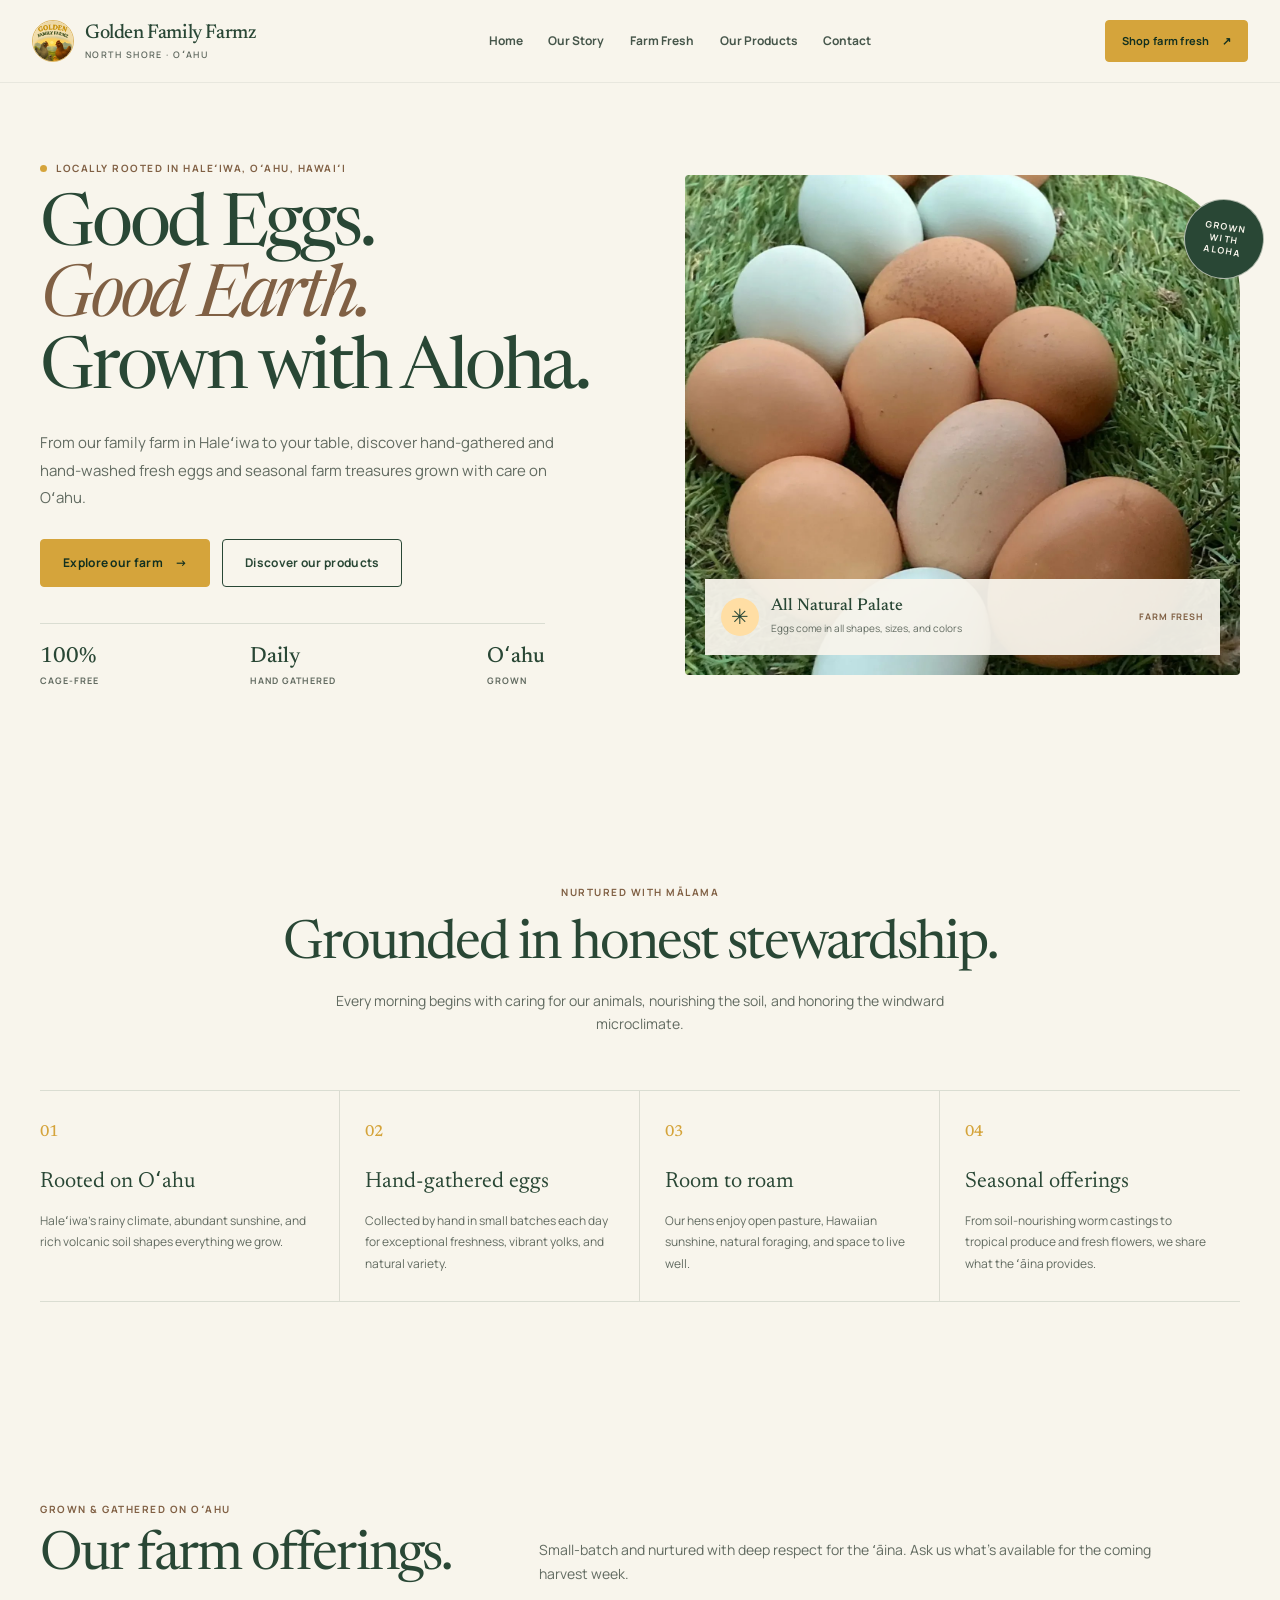
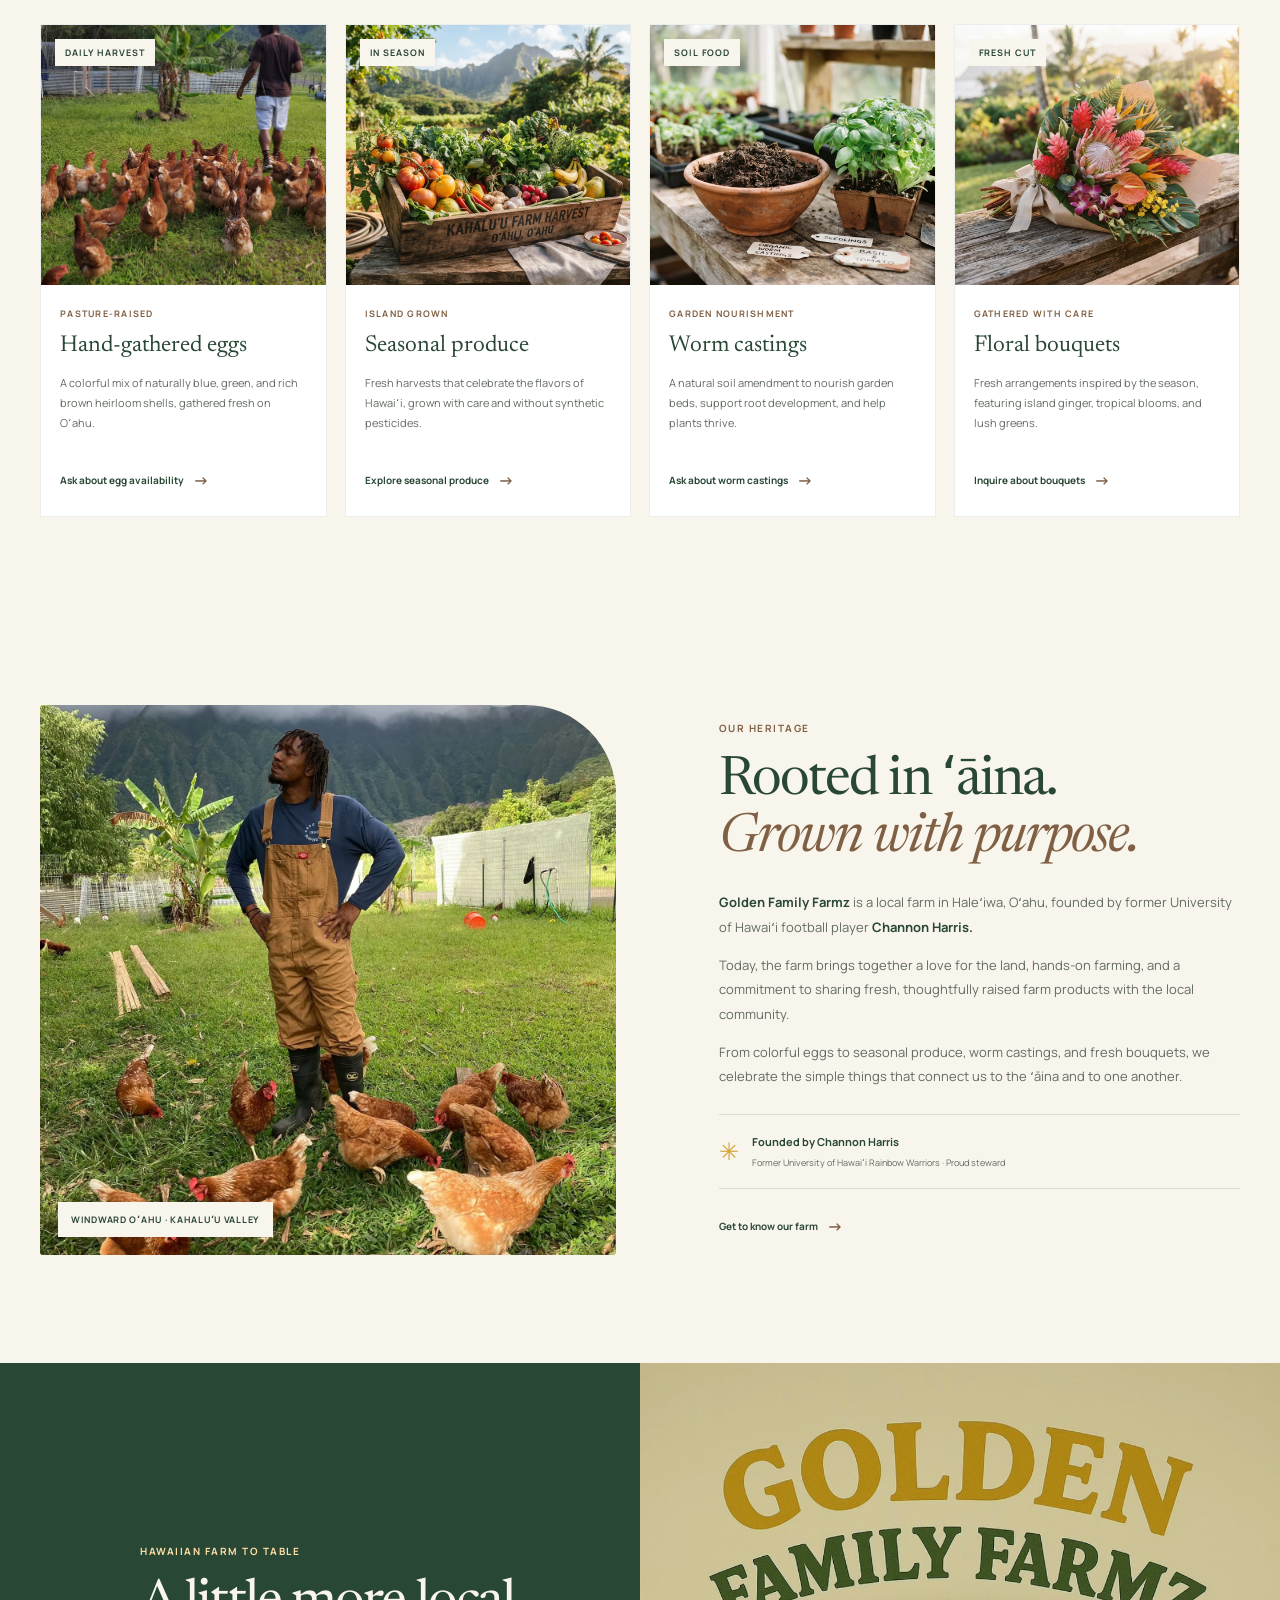
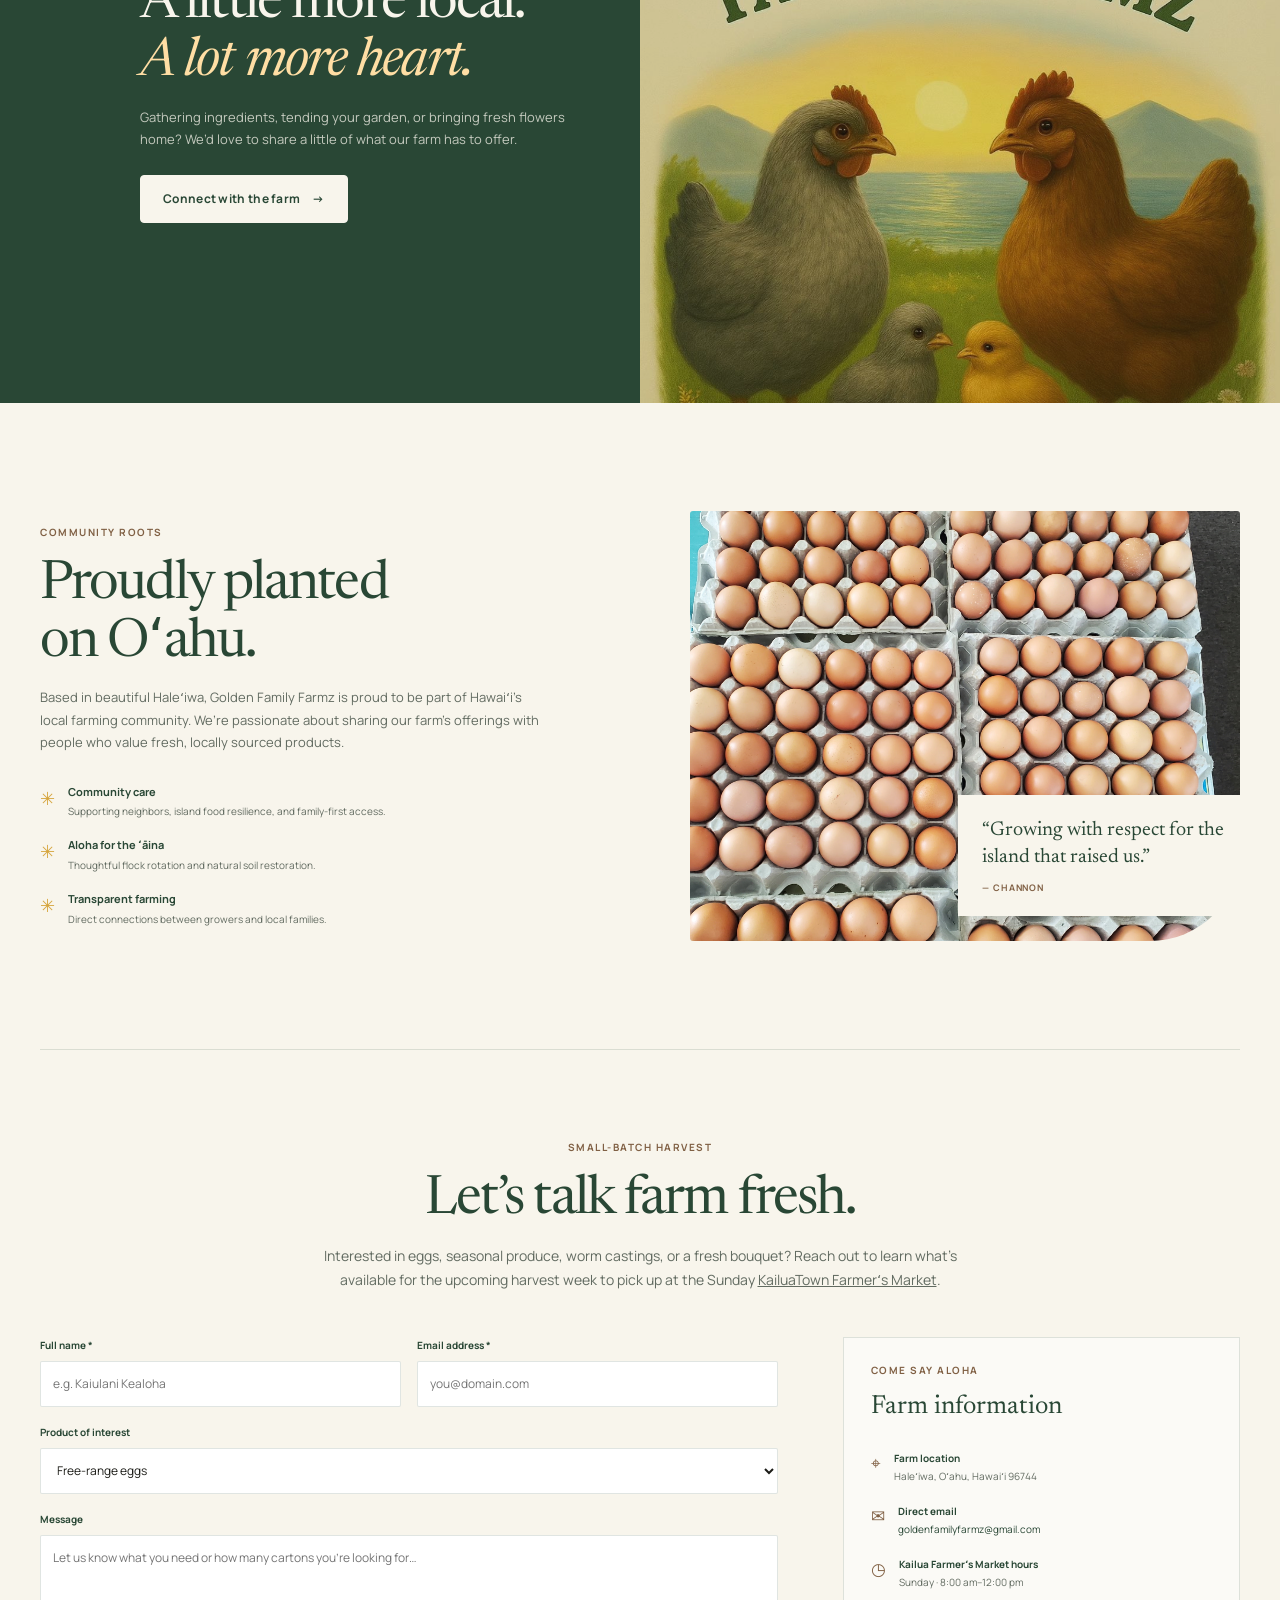
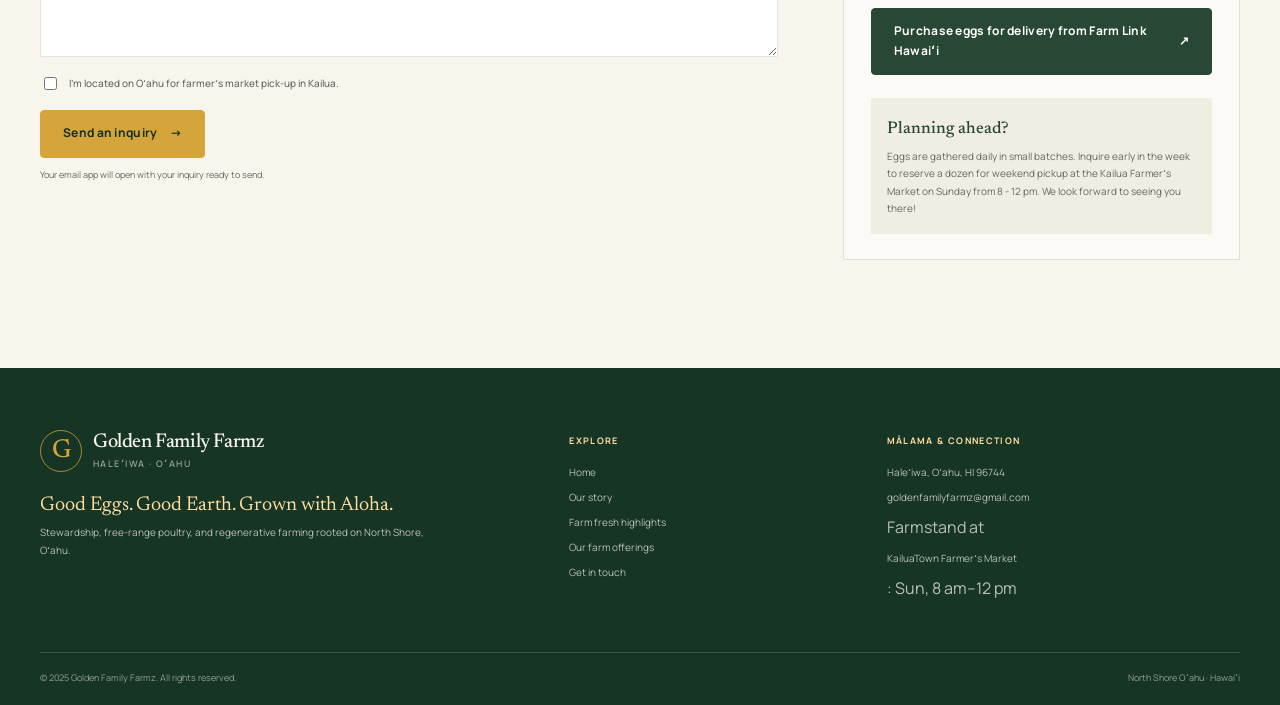
==== index.html @ 5a8ae7b2 "11-06" ====
<!doctype html>
<html lang="en">
  <head>
    <meta charset="utf-8" />
    <meta name="viewport" content="width=device-width, initial-scale=1" />
    <meta name="theme-color" content="#f8f5ec" />
    <meta
      name="description"
      content="Cage-free eggs, seasonal produce, worm castings, and fresh flowers from Golden Family Farmz in Haleʻiwa, Oʻahu."
    />
    <title>
      Golden Family Farmz — Good Eggs. Good Earth. Grown with Aloha.
    </title>
    <link rel="preconnect" href="https://fonts.googleapis.com" />
    <link rel="preconnect" href="https://fonts.gstatic.com" crossorigin />
    <link
      href="https://fonts.googleapis.com/css2?family=Manrope:wght@400;500;600;700&family=Newsreader:ital,opsz,wght@0,6..72,400;0,6..72,500;1,6..72,400&display=swap"
      rel="stylesheet"
    />
    <link rel="stylesheet" href="styles.css" />
  </head>
  <body>
    <a class="skip-link" href="#main">Skip to content</a>
    <header class="site-header">
      <div class="nav-wrap">
        <a class="brand" href="#home" aria-label="Golden Family Farmz home">
          <img
            class="brand-mark"
            src="stitch_golden_family_farmz_website/587805001_17978104643946568_3800432727459814488_n.jpg/screen.png"
            alt=""
          />
          <span class="brand-name"
            >Golden Family Farmz<small>North Shore · Oʻahu</small></span
          >
        </a>
        <details class="mobile-menu">
          <summary aria-label="Toggle navigation">
            <span></span><span></span><span></span>
          </summary>
          <nav class="mobile-nav" aria-label="Mobile navigation">
            <a href="#home">Home</a><a href="#story">Our Story</a
            ><a href="#highlights">Farm Fresh</a
            ><a href="#products">Our Products</a><a href="#inquire">Contact</a>
          </nav>
        </details>
        <nav class="desktop-nav" aria-label="Main navigation">
          <a href="#home">Home</a><a href="#story">Our Story</a
          ><a href="#highlights">Farm Fresh</a
          ><a href="#products">Our Products</a><a href="#inquire">Contact</a>
        </nav>
        <a class="button button-small" href="#inquire"
          >Shop farm fresh <span aria-hidden="true">↗</span></a
        >
      </div>
    </header>

    <main id="main">
      <section class="hero section-shell" id="home">
        <div class="hero-copy">
          <p class="eyebrow">
            <span class="eyebrow-dot"></span> Locally rooted in Haleʻiwa, Oʻahu,
            Hawaiʻi
          </p>
          <h1>Good Eggs.<br /><em>Good Earth.</em><br />Grown with Aloha.</h1>
          <p class="hero-lede">
            From our family farm in Haleʻiwa to your table, discover
            hand-gathered and hand-washed fresh eggs and seasonal farm treasures
            grown with care on Oʻahu.
          </p>
          <div class="button-row">
            <a class="button" href="#story"
              >Explore our farm <span aria-hidden="true">→</span></a
            ><a class="button button-outline" href="#products"
              >Discover our products</a
            >
          </div>
          <div class="farm-stats" aria-label="Farm facts">
            <div><strong>100%</strong><span>Cage-free</span></div>
            <div><strong>Daily</strong><span>Hand gathered</span></div>
            <div><strong>Oʻahu</strong><span>Grown</span></div>
          </div>
        </div>
        <div class="hero-visual">
          <img
            src="stitch_golden_family_farmz_website/egg_colors.jpg"
            alt="Naturally colorful pasture-raised eggs gathered fresh on Oʻahu"
          />
          <div class="image-caption">
            <span class="caption-icon" aria-hidden="true">✳</span
            ><span
              ><strong>All Natural Palate</strong
              ><small>Eggs come in all shapes, sizes, and colors</small></span
            ><span class="caption-place">Farm Fresh</span>
          </div>
          <span class="hero-stamp" aria-hidden="true"
            >GROWN<br />WITH<br />ALOHA</span
          >
        </div>
      </section>

      <section class="stewardship section-shell" id="highlights">
        <div class="section-heading centered">
          <p class="eyebrow">Nurtured with Mālama</p>
          <h2>Grounded in honest stewardship.</h2>
          <p>
            Every morning begins with caring for our animals, nourishing the
            soil, and honoring the windward microclimate.
          </p>
        </div>
        <div class="values-grid">
          <article class="value-card">
            <span class="value-number">01</span>
            <h3>Rooted on Oʻahu</h3>
            <p>
              Haleʻiwa’s rainy climate, abundant sunshine, and rich volcanic
              soil shapes everything we grow.
            </p>
          </article>
          <article class="value-card">
            <span class="value-number">02</span>
            <h3>Hand-gathered eggs</h3>
            <p>
              Collected by hand in small batches each day for exceptional
              freshness, vibrant yolks, and natural variety.
            </p>
          </article>
          <article class="value-card">
            <span class="value-number">03</span>
            <h3>Room to roam</h3>
            <p>
              Our hens enjoy open pasture, Hawaiian sunshine, natural foraging,
              and space to live well.
            </p>
          </article>
          <article class="value-card">
            <span class="value-number">04</span>
            <h3>Seasonal offerings</h3>
            <p>
              From soil-nourishing worm castings to tropical produce and fresh
              flowers, we share what the ʻāina provides.
            </p>
          </article>
        </div>
      </section>

      <section class="products section-shell" id="products">
        <div class="section-heading section-heading-row">
          <div>
            <p class="eyebrow">Grown & gathered on Oʻahu</p>
            <h2>Our farm offerings.</h2>
          </div>
          <p>
            Small-batch and nurtured with deep respect for the ʻāina. Ask us
            what’s available for the coming harvest week.
          </p>
        </div>
        <div class="product-grid">
          <article class="product-card">
            <div class="product-image">
              <img
                src="stitch_golden_family_farmz_website/chickens_pasture.jpg"
                alt="chickens on the farm in Haleʻiwa, Oʻahu"
              /><span class="product-tag">Daily harvest</span>
            </div>
            <div class="product-info">
              <p class="product-kicker">Pasture-raised</p>
              <h3>Hand-gathered eggs</h3>
              <p>
                A colorful mix of naturally blue, green, and rich brown heirloom
                shells, gathered fresh on Oʻahu.
              </p>
              <a class="text-link" href="#inquire"
                >Ask about egg availability <span aria-hidden="true">→</span></a
              >
            </div>
          </article>
          <article class="product-card">
            <div class="product-image">
              <img
                src="stitch_golden_family_farmz_website/farm_fresh_seasonal_vegetables_and_produce_harvest_in_hawai_i_arranged_in_a/screen.png"
                alt="Seasonal vegetables freshly harvested on Oʻahu"
              /><span class="product-tag">In season</span>
            </div>
            <div class="product-info">
              <p class="product-kicker">Island grown</p>
              <h3>Seasonal produce</h3>
              <p>
                Fresh harvests that celebrate the flavors of Hawaiʻi, grown with
                care and without synthetic pesticides.
              </p>
              <a class="text-link" href="#inquire"
                >Explore seasonal produce <span aria-hidden="true">→</span></a
              >
            </div>
          </article>
          <article class="product-card">
            <div class="product-image">
              <img
                src="stitch_golden_family_farmz_website/rich_dark_organic_worm_castings_compost_in_a_handcrafted_terracotta_bowl_beside/screen.png"
                alt="Rich, dark worm castings for garden soil"
              /><span class="product-tag">Soil food</span>
            </div>
            <div class="product-info">
              <p class="product-kicker">Garden nourishment</p>
              <h3>Worm castings</h3>
              <p>
                A natural soil amendment to nourish garden beds, support root
                development, and help plants thrive.
              </p>
              <a class="text-link" href="#inquire"
                >Ask about worm castings <span aria-hidden="true">→</span></a
              >
            </div>
          </article>
          <article class="product-card">
            <div class="product-image">
              <img
                src="stitch_golden_family_farmz_website/artfully_arranged_hand_tied_fresh_floral_bouquet_with_tropical_hawaiian_blooms/screen.png"
                alt="Hand-tied tropical flowers and lush greenery"
              /><span class="product-tag">Fresh cut</span>
            </div>
            <div class="product-info">
              <p class="product-kicker">Gathered with care</p>
              <h3>Floral bouquets</h3>
              <p>
                Fresh arrangements inspired by the season, featuring island
                ginger, tropical blooms, and lush greens.
              </p>
              <a class="text-link" href="#inquire"
                >Inquire about bouquets <span aria-hidden="true">→</span></a
              >
            </div>
          </article>
        </div>
      </section>

      <section class="story section-shell" id="story">
        <div class="story-image">
          <img
            src="stitch_golden_family_farmz_website/background_chickens.jpg"
            alt="A green family farm beneath the Koʻolau mountains on Oʻahu"
          /><span class="photo-note">Windward Oʻahu · Kahaluʻu Valley</span>
        </div>
        <div class="story-copy">
          <p class="eyebrow">Our heritage</p>
          <h2>Rooted in ʻāina.<br /><em>Grown with purpose.</em></h2>
          <p>
            <strong>Golden Family Farmz</strong> is a local farm in Haleʻiwa,
            Oʻahu, founded by former University of Hawaiʻi football player
            <strong>Channon Harris.</strong>
          </p>
          <p>
            Today, the farm brings together a love for the land, hands-on
            farming, and a commitment to sharing fresh, thoughtfully raised farm
            products with the local community.
          </p>
          <p>
            From colorful eggs to seasonal produce, worm castings, and fresh
            bouquets, we celebrate the simple things that connect us to the
            ʻāina and to one another.
          </p>
          <div class="founder-note">
            <span aria-hidden="true">✳</span
            ><span
              ><strong>Founded by Channon Harris</strong
              ><small
                >Former University of Hawaiʻi Rainbow Warriors · Proud
                steward</small
              ></span
            >
          </div>
          <a class="text-link" href="#inquire"
            >Get to know our farm <span aria-hidden="true">→</span></a
          >
        </div>
      </section>

      <section class="farm-note">
        <div class="farm-note-inner">
          <p class="eyebrow">Hawaiian farm to table</p>
          <h2>A little more local.<br /><em>A lot more heart.</em></h2>
          <p>
            Gathering ingredients, tending your garden, or bringing fresh
            flowers home? We’d love to share a little of what our farm has to
            offer.
          </p>
          <a class="button button-light" href="#inquire"
            >Connect with the farm <span aria-hidden="true">→</span></a
          >
        </div>
        <div class="farm-note-image">
          <img
            src="stitch_golden_family_farmz_website/587805001_17978104643946568_3800432727459814488_n.jpg/screen.png"
            alt="A glimpse of life and work at Golden Family Farmz"
          />
        </div>
      </section>

      <section class="community section-shell">
        <div class="community-copy">
          <p class="eyebrow">Community roots</p>
          <h2>Proudly planted<br />on Oʻahu.</h2>
          <p>
            Based in beautiful Haleʻiwa, Golden Family Farmz is proud to be part
            of Hawaiʻi’s local farming community. We’re passionate about sharing
            our farm’s offerings with people who value fresh, locally sourced
            products.
          </p>
          <div class="community-points">
            <div>
              <span aria-hidden="true">✳</span>
              <p>
                <strong>Community care</strong
                ><small
                  >Supporting neighbors, island food resilience, and
                  family-first access.</small
                >
              </p>
            </div>
            <div>
              <span aria-hidden="true">✳</span>
              <p>
                <strong>Aloha for the ʻāina</strong
                ><small
                  >Thoughtful flock rotation and natural soil
                  restoration.</small
                >
              </p>
            </div>
            <div>
              <span aria-hidden="true">✳</span>
              <p>
                <strong>Transparent farming</strong
                ><small
                  >Direct connections between growers and local families.</small
                >
              </p>
            </div>
          </div>
        </div>
        <div class="community-visual">
          <img
            src="stitch_golden_family_farmz_website/many_eggs.jpg"
            alt="Farm life and seasonal harvest at Golden Family Farmz"
          />
          <blockquote>
            “Growing with respect for the island that raised us.”<cite
              >— Channon</cite
            >
          </blockquote>
        </div>
      </section>

      <section class="contact section-shell" id="inquire">
        <div class="section-heading centered">
          <p class="eyebrow">Small-batch harvest</p>
          <h2>Let’s talk farm fresh.</h2>
          <p>
            Interested in eggs, seasonal produce, worm castings, or a fresh
            bouquet? Reach out to learn what’s available for the upcoming
            harvest week to pick up at the Sunday
            <a href="https://maps.app.goo.gl/HTNo2i9k1fUjj5tA6"
              >KailuaTown Farmerʻs Market</a
            >.
          </p>
        </div>
        <div class="contact-grid">
          <form
            class="inquiry-form"
            action="mailto:goldenfamilyfarmz@gmail.com"
            method="post"
            enctype="text/plain"
          >
            <div class="form-row">
              <label
                >Full name *<input
                  name="name"
                  type="text"
                  placeholder="e.g. Kaiulani Kealoha"
                  autocomplete="name"
                  required /></label
              ><label
                >Email address *<input
                  name="email"
                  type="email"
                  placeholder="you@domain.com"
                  autocomplete="email"
                  required
              /></label>
            </div>
            <label
              >Product of interest<select name="product">
                <option>Free-range eggs</option>
                <option>Seasonal produce</option>
                <option>Worm castings</option>
                <option>Fresh floral bouquets</option>
                <option>General farm inquiry</option>
              </select></label
            ><label
              >Message<textarea
                name="message"
                rows="5"
                placeholder="Let us know what you need or how many cartons you’re looking for…"
              ></textarea></label
            ><label class="check-label"
              ><input type="checkbox" name="oahu" /><span
                >I’m located on Oʻahu for farmerʻs market pick-up in
                Kailua.</span
              ></label
            ><button class="button" type="submit">
              Send an inquiry <span aria-hidden="true">→</span>
            </button>
            <p class="form-note">
              Your email app will open with your inquiry ready to send.
            </p>
          </form>
          <aside class="farm-contact">
            <p class="eyebrow">Come say aloha</p>
            <h3>Farm information</h3>
            <div class="contact-detail">
              <span aria-hidden="true">⌖</span>
              <p>
                <strong>Farm location</strong><br />Haleʻiwa, Oʻahu, Hawaiʻi
                96744
              </p>
            </div>
            <div class="contact-detail">
              <span aria-hidden="true">✉</span>
              <p>
                <strong>Direct email</strong><br /><a
                  href="mailto:goldenfamilyfarmz@gmail.com"
                  >goldenfamilyfarmz@gmail.com</a
                >
              </p>
            </div>
            <div class="contact-detail">
              <span aria-hidaden="true">◷</span>
              <p>
                <strong>Kailua Farmerʻs Market hours</strong><br />Sunday · 8:00
                am–12:00 pm
              </p>
            </div>
            <p class="farm-link-purchase">
              <a
                class="button farm-link-button"
                href="https://farmlinkhawaii.com/products/golden-farms-cage-free-chicken-eggs?_pos=2&amp;_sid=f81e47756&amp;_ss=r"
                target="_blank"
                rel="noopener noreferrer"
                >Purchase eggs for delivery from Farm Link Hawaiʻi
                <span aria-hidden="true">↗</span></a
              >
            </p>
            <div class="availability">
              <strong>Planning ahead?</strong>
              <p>
                Eggs are gathered daily in small batches. Inquire early in the
                week to reserve a dozen for weekend pickup at the Kailua
                Farmerʻs Market on Sunday from 8 - 12 pm. We look forward to
                seeing you there!
              </p>
            </div>
          </aside>
        </div>
      </section>
    </main>

    <footer class="site-footer">
      <div class="footer-main">
        <div class="footer-brand">
          <a class="brand brand-footer" href="#home"
            ><span class="brand-mark" aria-hidden="true">G</span
            ><span class="brand-name"
              >Golden Family Farmz<small>Haleʻiwa · Oʻahu</small></span
            ></a
          >
          <p>Good Eggs. Good Earth. Grown with Aloha.</p>
          <p>
            Stewardship, free-range poultry, and regenerative farming rooted on
            North Shore, Oʻahu.
          </p>
        </div>
        <div>
          <h2>Explore</h2>
          <a href="#home">Home</a><a href="#story">Our story</a
          ><a href="#highlights">Farm fresh highlights</a
          ><a href="#products">Our farm offerings</a
          ><a href="#inquire">Get in touch</a>
        </div>
        <div>
          <h2>Mālama & connection</h2>
          <p>Haleʻiwa, Oʻahu, HI 96744</p>
          <a href="mailto:goldenfamilyfarmz@gmail.com"
            >goldenfamilyfarmz@gmail.com</a
        
          <p>
            Farmstand at
            <a href="https://maps.app.goo.gl/HTNo2i9k1fUjj5tA6"
              >KailuaTown Farmerʻs Market</a
            >: Sun, 8 am–12 pm
          </p>
        </div>
      </div>
      <div class="footer-bottom">
        <span>© 2025 Golden Family Farmz. All rights reserved.</span
        ><span>North Shore Oʻahu · Hawaiʻi</span>
      </div>
    </footer>
  </body>
</html>
---- styles.css ----
@import url("https://fonts.googleapis.com/css2?family=Manrope:wght@400;500;600;700&family=Newsreader:ital,opsz,wght@0,6..72,400;0,6..72,500;1,6..72,400&display=swap");

:root {
  color-scheme: light;
  --green: #294735;
  --green-deep: #123020;
  --gold: #d5a43b;
  --gold-light: #ffdea4;
  --cream: #f8f5ec;
  --cream-deep: #f0ede2;
  --sage: #b8c6a6;
  --brown: #806044;
  --ink: #1c1c17;
  --muted: #626b61;
  --line: rgba(41, 71, 53, 0.14);
  --serif: "Newsreader", Georgia, serif;
  --sans: "Manrope", Arial, sans-serif;
  --content: 1200px;
}

* {
  box-sizing: border-box;
}

html {
  scroll-behavior: smooth;
  scroll-padding-top: 90px;
}

body {
  margin: 0;
  background: var(--cream);
  color: var(--ink);
  font: 400 16px/1.7 var(--sans);
  -webkit-font-smoothing: antialiased;
}

img {
  display: block;
  width: 100%;
  height: 100%;
  object-fit: cover;
}

a {
  color: inherit;
}

button,
input,
select,
textarea {
  font: inherit;
}

::selection {
  color: var(--green);
  background: var(--gold-light);
}

.skip-link {
  position: absolute;
  top: -50px;
  left: 16px;
  z-index: 100;
  padding: 10px 14px;
  background: white;
  color: var(--green);
}

.skip-link:focus {
  top: 12px;
}

.section-shell {
  width: min(var(--content), calc(100% - 64px));
  margin-inline: auto;
}

.site-header {
  position: sticky;
  top: 0;
  z-index: 20;
  border-bottom: 1px solid rgba(41, 71, 53, 0.08);
  background: rgba(248, 245, 236, 0.94);
  backdrop-filter: blur(16px);
}

.nav-wrap {
  width: min(1320px, calc(100% - 64px));
  height: 82px;
  margin: auto;
  display: flex;
  align-items: center;
  justify-content: space-between;
  gap: 28px;
}

.brand {
  display: inline-flex;
  align-items: center;
  gap: 11px;
  text-decoration: none;
  color: var(--green);
}

.brand-mark {
  display: grid;
  place-items: center;
  width: 42px;
  height: 42px;
  border: 1px solid rgba(213, 164, 59, 0.75);
  border-radius: 50%;
  color: var(--gold);
  font: 500 26px/1 var(--serif);
  object-fit: cover;
}

.brand-name {
  font: 500 20px/1.15 var(--serif);
  letter-spacing: -0.02em;
}

.brand-name small {
  display: block;
  padding-top: 5px;
  color: var(--muted);
  font: 600 9px/1.2 var(--sans);
  letter-spacing: 0.16em;
  text-transform: uppercase;
}

.desktop-nav {
  display: flex;
  align-items: center;
  gap: clamp(14px, 2vw, 30px);
}

.desktop-nav a,
.mobile-nav a {
  color: #46564a;
  text-decoration: none;
  font-size: 12px;
  font-weight: 700;
  transition: color 0.2s ease;
}

.desktop-nav a:hover,
.mobile-nav a:hover {
  color: var(--gold);
}

.button {
  min-height: 48px;
  display: inline-flex;
  align-items: center;
  justify-content: center;
  gap: 12px;
  padding: 12px 22px;
  border: 1px solid var(--gold);
  border-radius: 4px;
  background: var(--gold);
  color: var(--green-deep);
  text-decoration: none;
  font-size: 12px;
  font-weight: 700;
  letter-spacing: 0.025em;
  transition:
    transform 0.2s ease,
    background 0.2s ease,
    border-color 0.2s ease;
  cursor: pointer;
}

.button:hover {
  transform: translateY(-2px);
  border-color: #c39228;
  background: #c39228;
}

.button-small {
  min-height: 42px;
  padding: 10px 16px;
  font-size: 11px;
  white-space: nowrap;
}

.button-outline {
  border-color: var(--green);
  background: transparent;
  color: var(--green);
}

.button-outline:hover {
  background: rgba(41, 71, 53, 0.07);
}

.button-light {
  border-color: var(--cream);
  background: var(--cream);
  color: var(--green);
}

.button-light:hover {
  border-color: white;
  background: white;
}

.mobile-menu {
  display: none;
}

.hero {
  min-height: 670px;
  padding-block: 78px 92px;
  display: grid;
  grid-template-columns: 1fr 1fr;
  align-items: center;
  gap: clamp(42px, 7vw, 100px);
}

.hero-copy {
  position: relative;
  z-index: 1;
}

.eyebrow {
  display: flex;
  align-items: center;
  gap: 9px;
  margin: 0 0 18px;
  color: var(--brown);
  font-size: 10px;
  line-height: 1.4;
  font-weight: 700;
  letter-spacing: 0.15em;
  text-transform: uppercase;
}

.eyebrow-dot {
  width: 7px;
  height: 7px;
  border-radius: 50%;
  background: var(--gold);
}
h1,
h2,
h3,
p {
  margin-top: 0;
}
h1,
h2,
h3 {
  color: var(--green);
  font-family: var(--serif);
  font-weight: 400;
}
h1 {
  margin-bottom: 22px;
  font-size: clamp(48px, 5.7vw, 72px);
  letter-spacing: -0.045em;
  line-height: 0.99;
}
h1 em,
h2 em {
  color: var(--brown);
  font-weight: 400;
}
.hero-lede {
  max-width: 530px;
  margin-bottom: 27px;
  color: var(--muted);
  font-size: 15px;
  line-height: 1.85;
}
.button-row {
  display: flex;
  flex-wrap: wrap;
  gap: 12px;
}
.farm-stats {
  max-width: 505px;
  margin-top: 36px;
  padding-top: 20px;
  border-top: 1px solid var(--line);
  display: flex;
  align-items: center;
  justify-content: space-between;
  gap: 12px;
}
.farm-stats div {
  display: grid;
  gap: 3px;
}
.farm-stats strong {
  color: var(--green);
  font: 500 22px/1.2 var(--serif);
}
.farm-stats span {
  color: var(--muted);
  font-size: 9px;
  font-weight: 700;
  letter-spacing: 0.11em;
  text-transform: uppercase;
}
.hero-visual {
  position: relative;
  min-height: 500px;
}
.hero-visual > img {
  position: absolute;
  inset: 0;
  border-radius: 4px 120px 4px 4px;
}
.image-caption {
  position: absolute;
  right: 20px;
  bottom: 20px;
  left: 20px;
  min-height: 76px;
  padding: 14px 16px;
  display: flex;
  align-items: center;
  gap: 12px;
  background: rgba(248, 245, 236, 0.94);
}
.caption-icon {
  width: 38px;
  height: 38px;
  flex: 0 0 38px;
  display: grid;
  place-items: center;
  border-radius: 50%;
  background: var(--gold-light);
  color: var(--green);
  font-size: 21px;
}
.image-caption strong,
.image-caption small {
  display: block;
}
.image-caption strong {
  color: var(--green);
  font: 500 17px/1.25 var(--serif);
}
.image-caption small {
  margin-top: 3px;
  color: var(--muted);
  font-size: 10px;
}
.caption-place {
  margin-left: auto;
  color: var(--brown);
  font-size: 9px;
  font-weight: 700;
  letter-spacing: 0.1em;
  text-transform: uppercase;
  white-space: nowrap;
}
.hero-stamp {
  position: absolute;
  top: 24px;
  right: -24px;
  width: 80px;
  height: 80px;
  display: grid;
  place-content: center;
  border: 1px solid rgba(248, 245, 236, 0.65);
  border-radius: 50%;
  background: var(--green);
  color: var(--cream);
  text-align: center;
  font-size: 9px;
  font-weight: 700;
  letter-spacing: 0.13em;
  line-height: 1.35;
  transform: rotate(9deg);
}

.stewardship {
  padding-block: 104px 112px;
}
.section-heading h2,
.story h2,
.community h2,
.contact h2,
.farm-note h2 {
  margin-bottom: 14px;
  font-size: clamp(37px, 4.3vw, 54px);
  letter-spacing: -0.035em;
  line-height: 1.07;
}
.section-heading > p:last-child {
  max-width: 650px;
  margin: 0 auto;
  color: var(--muted);
  font-size: 14px;
}
.centered {
  text-align: center;
}
.centered .eyebrow {
  justify-content: center;
}
.values-grid {
  margin-top: 54px;
  display: grid;
  grid-template-columns: repeat(4, 1fr);
  border-top: 1px solid var(--line);
  border-bottom: 1px solid var(--line);
}
.value-card {
  min-height: 210px;
  padding: 26px 25px 24px;
  border-right: 1px solid var(--line);
}
.value-card:first-child {
  padding-left: 0;
}
.value-card:last-child {
  border-right: 0;
}
.value-number {
  color: var(--gold);
  font: 500 16px/1 var(--serif);
}
.value-card h3 {
  margin: 20px 0 8px;
  font-size: 22px;
}
.value-card p {
  margin: 0;
  color: var(--muted);
  font-size: 12px;
  line-height: 1.8;
}

.products {
  padding-block: 88px 108px;
}
.section-heading-row {
  margin-bottom: 38px;
  display: flex;
  align-items: end;
  justify-content: space-between;
  gap: 36px;
}
.section-heading-row .eyebrow {
  margin-bottom: 12px;
}
.section-heading-row h2 {
  margin: 0;
}
.section-heading-row > p {
  max-width: 360px;
  margin: 0 0 5px;
  color: var(--muted);
  font-size: 13px;
}
.product-grid {
  display: grid;
  grid-template-columns: repeat(4, 1fr);
  gap: 18px;
}
.product-card {
  overflow: hidden;
  border: 1px solid rgba(41, 71, 53, 0.09);
  background: #fff;
}
.product-image {
  position: relative;
  height: 260px;
  overflow: hidden;
  background: var(--cream-deep);
}
.product-image img {
  transition: transform 0.5s ease;
}
.product-card:hover .product-image img {
  transform: scale(1.04);
}
.product-tag {
  position: absolute;
  top: 14px;
  left: 14px;
  padding: 6px 10px;
  background: var(--cream);
  color: var(--green);
  font-size: 9px;
  font-weight: 700;
  letter-spacing: 0.1em;
  text-transform: uppercase;
}
.product-info {
  padding: 21px 19px 22px;
}
.product-kicker {
  margin-bottom: 5px;
  color: var(--brown);
  font-size: 9px;
  font-weight: 700;
  letter-spacing: 0.14em;
  text-transform: uppercase;
}
.product-info h3 {
  margin-bottom: 8px;
  font-size: 23px;
}
.product-info > p:not(.product-kicker) {
  min-height: 75px;
  margin-bottom: 17px;
  color: var(--muted);
  font-size: 11px;
  line-height: 1.8;
}
.text-link {
  display: inline-flex;
  align-items: center;
  gap: 9px;
  color: var(--green);
  text-decoration: none;
  font-size: 10px;
  font-weight: 700;
}
.text-link span {
  color: var(--brown);
  font-size: 16px;
  transition: transform 0.2s ease;
}
.text-link:hover span {
  transform: translateX(4px);
}

.story {
  padding-block: 80px 108px;
  display: grid;
  grid-template-columns: 1.05fr 0.95fr;
  align-items: center;
  gap: clamp(45px, 8vw, 112px);
}
.story-image {
  position: relative;
  height: 550px;
}
.story-image img {
  border-radius: 3px 90px 3px 3px;
}
.photo-note {
  position: absolute;
  bottom: 18px;
  left: 18px;
  padding: 10px 13px;
  background: var(--cream);
  color: var(--green);
  font-size: 9px;
  font-weight: 700;
  letter-spacing: 0.08em;
  text-transform: uppercase;
}
.story-copy h2 {
  margin-bottom: 22px;
}
.story-copy > p:not(.eyebrow) {
  color: var(--muted);
  font-size: 13px;
  line-height: 1.9;
}
.story-copy > p strong {
  color: var(--green);
  font-weight: 700;
}
.founder-note {
  margin: 25px 0 22px;
  padding: 16px 0;
  border-top: 1px solid var(--line);
  border-bottom: 1px solid var(--line);
  display: flex;
  align-items: center;
  gap: 13px;
  color: var(--gold);
}
.founder-note > span:first-child {
  font-size: 24px;
}
.founder-note strong,
.founder-note small {
  display: block;
}
.founder-note strong {
  color: var(--green);
  font-size: 11px;
}
.founder-note small {
  margin-top: 3px;
  color: var(--muted);
  font-size: 9px;
}

.farm-note {
  min-height: 445px;
  display: grid;
  grid-template-columns: 1fr 1fr;
  background: var(--green);
  color: var(--cream);
}
.farm-note-inner {
  max-width: 600px;
  padding: 75px 50px 75px max(32px, calc((100vw - var(--content)) / 2));
  justify-self: end;
  align-self: center;
}
.farm-note .eyebrow {
  color: var(--gold-light);
}
.farm-note h2 {
  color: var(--cream);
}
.farm-note h2 em {
  color: var(--gold-light);
}
.farm-note-inner > p:not(.eyebrow) {
  max-width: 450px;
  margin-bottom: 25px;
  color: rgba(248, 245, 236, 0.75);
  font-size: 13px;
}
.farm-note-image {
  min-height: 445px;
}
.farm-note-image img {
  opacity: 0.82;
}

.community {
  padding-block: 108px;
  display: grid;
  grid-template-columns: 1fr 1fr;
  align-items: center;
  gap: clamp(45px, 8vw, 100px);
}
.community-copy > p:not(.eyebrow) {
  max-width: 510px;
  color: var(--muted);
  font-size: 13px;
}
.community-points {
  margin-top: 30px;
  display: grid;
  gap: 16px;
}
.community-points > div {
  display: flex;
  gap: 13px;
  align-items: flex-start;
}
.community-points > div > span {
  color: var(--gold);
  font-size: 18px;
}
.community-points p {
  margin: 0;
}
.community-points strong,
.community-points small {
  display: block;
}
.community-points strong {
  color: var(--green);
  font-size: 11px;
}
.community-points small {
  margin-top: 2px;
  color: var(--muted);
  font-size: 10px;
}
.community-visual {
  position: relative;
  height: 430px;
}
.community-visual img {
  border-radius: 3px 3px 90px 3px;
}
.community-visual blockquote {
  position: absolute;
  right: -18px;
  bottom: 25px;
  width: min(300px, 80%);
  margin: 0;
  padding: 22px 24px;
  background: var(--cream);
  color: var(--green);
  font: 400 20px/1.35 var(--serif);
}
.community-visual cite {
  display: block;
  margin-top: 11px;
  color: var(--brown);
  font: 700 9px/1.4 var(--sans);
  letter-spacing: 0.1em;
  text-transform: uppercase;
}

.contact {
  padding-block: 90px 108px;
  border-top: 1px solid var(--line);
}
.contact .section-heading {
  max-width: 740px;
  margin: 0 auto 45px;
}
.contact-grid {
  display: grid;
  grid-template-columns: 1.3fr 0.7fr;
  gap: 65px;
  align-items: start;
}
.inquiry-form {
  display: grid;
  gap: 17px;
}
.form-row {
  display: grid;
  grid-template-columns: 1fr 1fr;
  gap: 16px;
}
.inquiry-form label {
  display: grid;
  gap: 7px;
  color: var(--green);
  font-size: 10px;
  font-weight: 700;
}
.inquiry-form input:not([type="checkbox"]),
.inquiry-form select,
.inquiry-form textarea {
  width: 100%;
  border: 1px solid var(--line);
  border-radius: 2px;
  outline: none;
  background: #fff;
  color: var(--ink);
  font: 400 12px/1.6 var(--sans);
}
.inquiry-form input:not([type="checkbox"]),
.inquiry-form select {
  min-height: 46px;
  padding: 10px 12px;
}
.inquiry-form textarea {
  resize: vertical;
  padding: 12px;
}
.inquiry-form input:focus,
.inquiry-form select:focus,
.inquiry-form textarea:focus {
  border-color: var(--green);
  box-shadow: 0 0 0 3px rgba(41, 71, 53, 0.08);
}
.check-label {
  display: flex !important;
  align-items: center;
  gap: 9px !important;
  color: var(--muted) !important;
  font-size: 10px !important;
  font-weight: 500 !important;
}
.check-label input {
  accent-color: var(--green);
}
.inquiry-form .button {
  justify-self: start;
}
.form-note {
  margin: -8px 0 0;
  color: var(--muted);
  font-size: 9px;
}
.farm-contact {
  padding: 25px 27px;
  border: 1px solid var(--line);
  background: rgba(255, 255, 255, 0.55);
}
.farm-contact .eyebrow {
  margin-bottom: 8px;
}
.farm-contact h3 {
  margin-bottom: 20px;
  font-size: 26px;
}
.contact-detail {
  display: flex;
  gap: 13px;
  align-items: flex-start;
  margin: 17px 0;
}
.contact-detail > span {
  color: var(--brown);
  font-size: 17px;
}
.contact-detail p {
  margin: 0;
  color: var(--muted);
  font-size: 10px;
  line-height: 1.8;
}
.contact-detail strong {
  color: var(--green);
}
.contact-detail a {
  color: var(--green);
  text-decoration: none;
}
.availability {
  margin-top: 23px;
  padding: 16px;
  background: var(--cream-deep);
}
.availability strong {
  color: var(--green);
  font: 500 17px/1.3 var(--serif);
}
.availability p {
  margin: 7px 0 0;
  color: var(--muted);
  font-size: 10px;
  line-height: 1.75;
}

.site-footer {
  padding: 62px max(32px, calc((100vw - var(--content)) / 2)) 20px;
  background: #173524;
  color: rgba(248, 245, 236, 0.72);
}
.footer-main {
  display: grid;
  grid-template-columns: 1.3fr 0.7fr 1fr;
  gap: 70px;
  padding-bottom: 42px;
}
.brand-footer {
  color: var(--cream);
}
.brand-footer .brand-name small {
  color: rgba(248, 245, 236, 0.55);
}
.footer-brand > p:first-of-type {
  margin: 20px 0 5px;
  color: var(--gold-light);
  font: 400 20px/1.3 var(--serif);
}
.footer-brand > p:last-of-type {
  max-width: 390px;
  margin-bottom: 0;
  font-size: 10px;
  line-height: 1.8;
}
.footer-main h2 {
  margin: 5px 0 17px;
  color: var(--gold-light);
  font: 700 9px/1.4 var(--sans);
  letter-spacing: 0.15em;
  text-transform: uppercase;
}
.footer-main > div:not(.footer-brand) > a,
.footer-main > div:not(.footer-brand) > p {
  display: block;
  margin: 8px 0;
  color: rgba(248, 245, 236, 0.72);
  text-decoration: none;
  font-size: 10px;
}
.footer-main a:hover {
  color: var(--gold-light) !important;
}
.footer-bottom {
  padding-top: 17px;
  border-top: 1px solid rgba(248, 245, 236, 0.16);
  display: flex;
  justify-content: space-between;
  gap: 20px;
  color: rgba(248, 245, 236, 0.55);
  font-size: 9px;
}
.farm-link-purchase {
  margin: 17px 0;
}
.farm-link-purchase .farm-link-button {
  border-color: var(--green);
  background: var(--green);
  color: white;
  text-decoration: none;
}
.farm-link-purchase .farm-link-button:hover {
  border-color: var(--green-deep);
  background: var(--green-deep);
}

@media (max-width: 980px) {
  .section-shell,
  .nav-wrap {
    width: min(100% - 48px, var(--content));
  }
  .desktop-nav {
    gap: 12px;
  }
  .desktop-nav a {
    font-size: 10px;
  }
  .brand-name {
    font-size: 17px;
  }
  .hero {
    min-height: auto;
    gap: 36px;
    padding-block: 65px 75px;
  }
  .hero-visual {
    min-height: 430px;
  }
  .hero-stamp {
    right: -12px;
  }
  .product-grid {
    grid-template-columns: repeat(2, 1fr);
    gap: 20px;
  }
  .product-image {
    height: 290px;
  }
  .story {
    gap: 45px;
  }
  .story-image {
    height: 480px;
  }
  .contact-grid {
    gap: 35px;
  }
  .footer-main {
    gap: 35px;
  }
}
@media (max-width: 700px) {
  html {
    scroll-padding-top: 72px;
  }
  .section-shell,
  .nav-wrap {
    width: calc(100% - 40px);
  }
  .nav-wrap {
    height: 70px;
    gap: 10px;
  }
  .brand-mark {
    width: 36px;
    height: 36px;
    font-size: 22px;
  }
  .brand-name {
    font-size: 16px;
  }
  .brand-name small {
    font-size: 8px;
  }
  .desktop-nav {
    display: none;
  }
  .button-small {
    min-height: 38px;
    padding: 8px 10px;
    font-size: 9px;
  }
  .mobile-menu {
    position: relative;
    display: block;
    margin-left: auto;
    order: 2;
  }
  .mobile-menu summary {
    width: 36px;
    height: 36px;
    display: grid;
    align-content: center;
    justify-items: center;
    gap: 5px;
    list-style: none;
    cursor: pointer;
  }
  .mobile-menu summary::-webkit-details-marker {
    display: none;
  }
  .mobile-menu summary span {
    width: 19px;
    height: 1.5px;
    background: var(--green);
  }
  .mobile-nav {
    position: absolute;
    top: 47px;
    right: -114px;
    width: 210px;
    padding: 10px;
    border: 1px solid var(--line);
    background: var(--cream);
    box-shadow: 0 12px 30px rgba(41, 71, 53, 0.12);
  }
  .mobile-nav a {
    display: block;
    padding: 10px;
    font-size: 12px;
  }
  .nav-wrap > .button-small {
    order: 3;
  }
  .hero {
    grid-template-columns: 1fr;
    gap: 35px;
    padding-block: 54px 68px;
  }
  h1 {
    font-size: clamp(49px, 13vw, 68px);
  }
  .hero-lede {
    font-size: 13px;
  }
  .button-row {
    gap: 9px;
  }
  .button {
    min-height: 45px;
    padding: 11px 15px;
    font-size: 10px;
  }
  .farm-stats {
    margin-top: 29px;
  }
  .farm-stats strong {
    font-size: 19px;
  }
  .farm-stats span {
    max-width: 90px;
    font-size: 8px;
  }
  .hero-visual {
    min-height: 370px;
  }
  .hero-visual > img {
    border-top-right-radius: 86px;
  }
  .image-caption {
    right: 10px;
    bottom: 10px;
    left: 10px;
    min-height: 68px;
    padding: 10px;
    gap: 9px;
  }
  .caption-icon {
    width: 32px;
    height: 32px;
    flex-basis: 32px;
  }
  .image-caption strong {
    font-size: 14px;
  }
  .image-caption small {
    max-width: 180px;
    font-size: 8px;
  }
  .caption-place {
    display: none;
  }
  .hero-stamp {
    top: 14px;
    right: -8px;
    width: 66px;
    height: 66px;
    font-size: 8px;
  }
  .stewardship,
  .products,
  .community,
  .contact {
    padding-block: 68px;
  }
  .section-heading h2,
  .story h2,
  .community h2,
  .contact h2,
  .farm-note h2 {
    font-size: 39px;
  }
  .section-heading > p:last-child {
    font-size: 12px;
  }
  .values-grid {
    grid-template-columns: 1fr 1fr;
    margin-top: 35px;
  }
  .value-card {
    min-height: 185px;
    padding: 19px 14px;
    border-bottom: 1px solid var(--line);
  }
  .value-card:first-child {
    padding-left: 0;
  }
  .value-card:nth-child(2) {
    border-right: 0;
  }
  .value-card:nth-child(3) {
    padding-left: 0;
    border-bottom: 0;
  }
  .value-card:last-child {
    border-bottom: 0;
  }
  .value-card h3 {
    margin-top: 14px;
    font-size: 19px;
  }
  .value-card p {
    font-size: 10px;
  }
  .section-heading-row {
    display: block;
    margin-bottom: 26px;
  }
  .section-heading-row > p {
    margin-top: 14px;
    font-size: 12px;
  }
  .product-grid {
    grid-template-columns: 1fr;
    gap: 16px;
  }
  .product-image {
    height: 280px;
  }
  .product-info {
    padding: 18px;
  }
  .product-info > p:not(.product-kicker) {
    min-height: unset;
  }
  .story {
    grid-template-columns: 1fr;
    gap: 35px;
    padding-block: 56px 70px;
  }
  .story-image {
    height: 390px;
  }
  .story-image img {
    border-top-right-radius: 70px;
  }
  .story-copy > p:not(.eyebrow) {
    font-size: 12px;
  }
  .farm-note {
    grid-template-columns: 1fr;
  }
  .farm-note-inner {
    width: 100%;
    max-width: none;
    padding: 60px 24px;
    justify-self: auto;
  }
  .farm-note-image {
    min-height: 280px;
    max-height: 340px;
  }
  .community {
    grid-template-columns: 1fr;
    gap: 35px;
  }
  .community-visual {
    height: 340px;
    margin-right: 10px;
  }
  .community-visual blockquote {
    right: -10px;
    bottom: 14px;
    padding: 17px;
    font-size: 17px;
  }
  .contact .section-heading {
    margin-bottom: 32px;
  }
  .contact-grid {
    grid-template-columns: 1fr;
    gap: 35px;
  }
  .form-row {
    grid-template-columns: 1fr;
    gap: 15px;
  }
  .farm-contact {
    padding: 21px;
  }
  .site-footer {
    padding: 48px 20px 18px;
  }
  .footer-main {
    grid-template-columns: 1fr 1fr;
    gap: 28px 20px;
  }
  .footer-brand {
    grid-column: 1 / -1;
  }
  .footer-bottom {
    flex-direction: column;
    gap: 5px;
  }
}
@media (prefers-reduced-motion: reduce) {
  *,
  *::before,
  *::after {
    scroll-behavior: auto !important;
    transition-duration: 0.01ms !important;
    animation-duration: 0.01ms !important;
  }
}
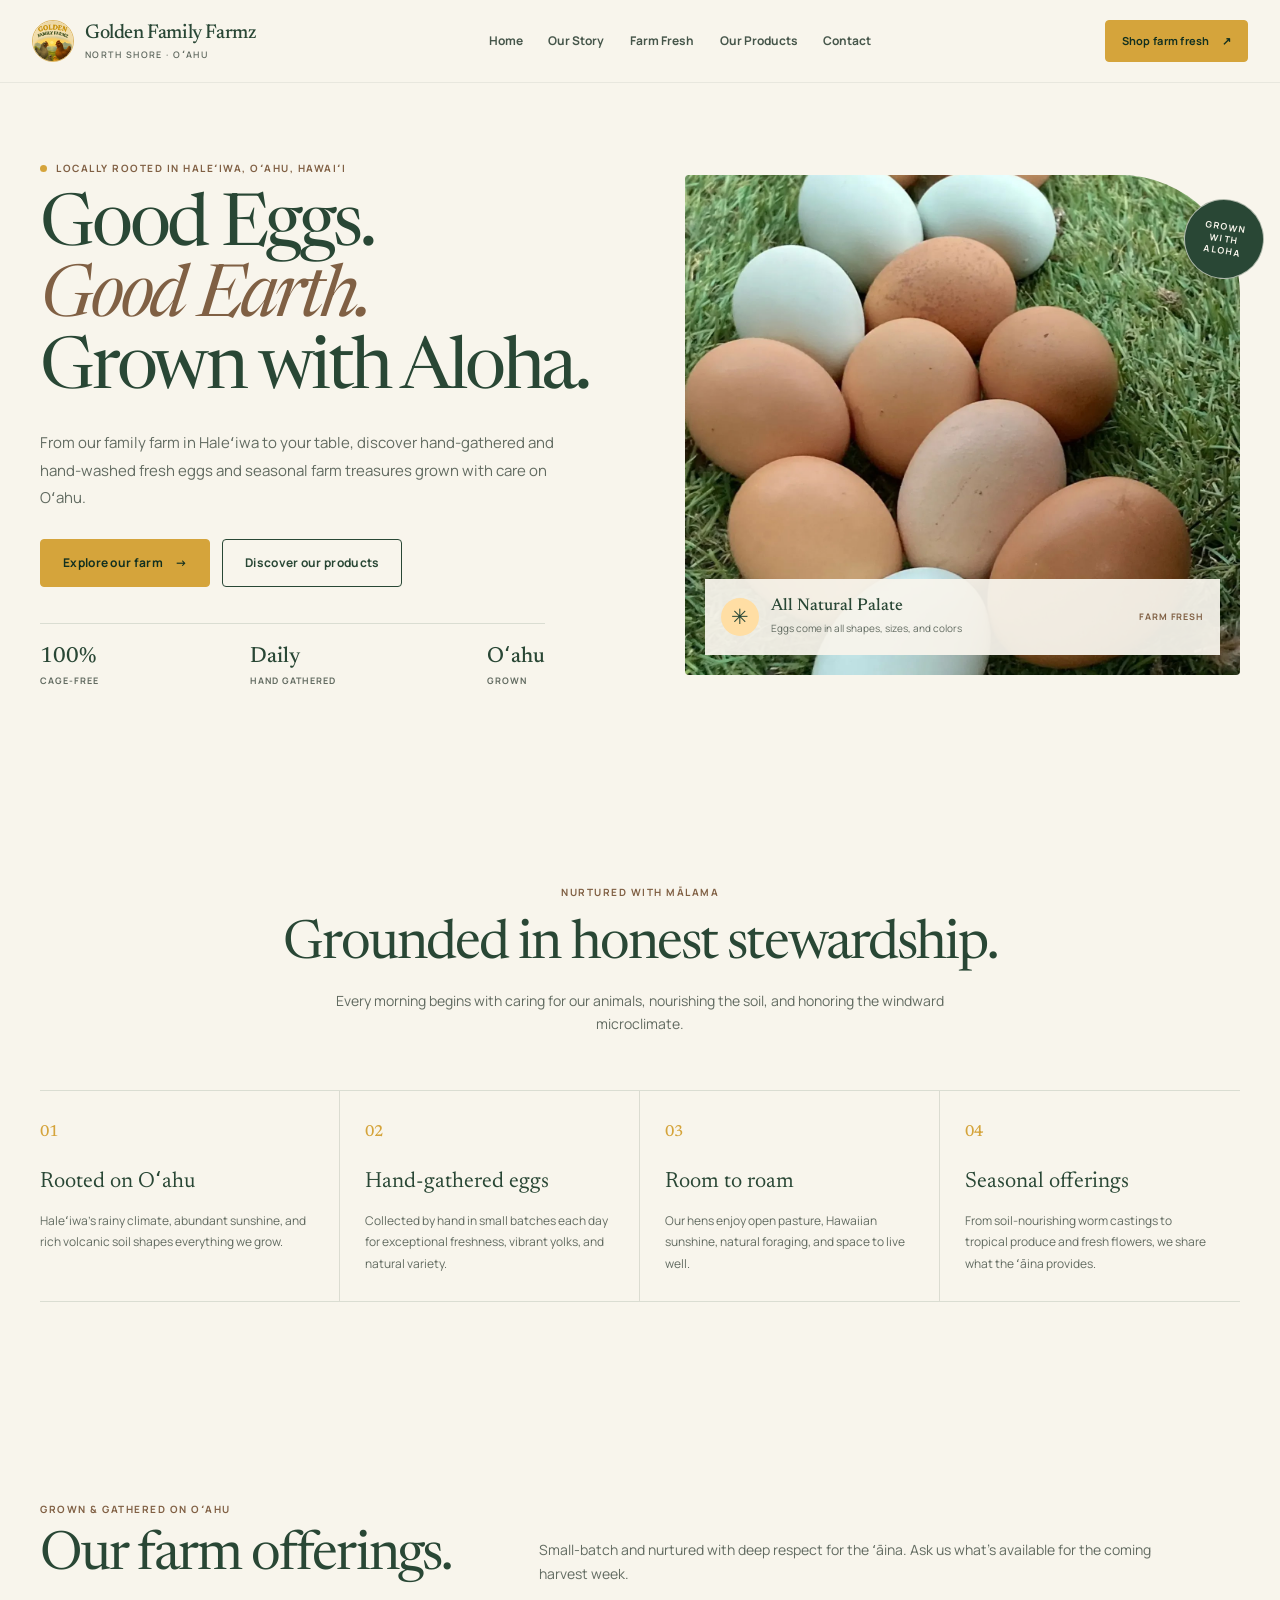
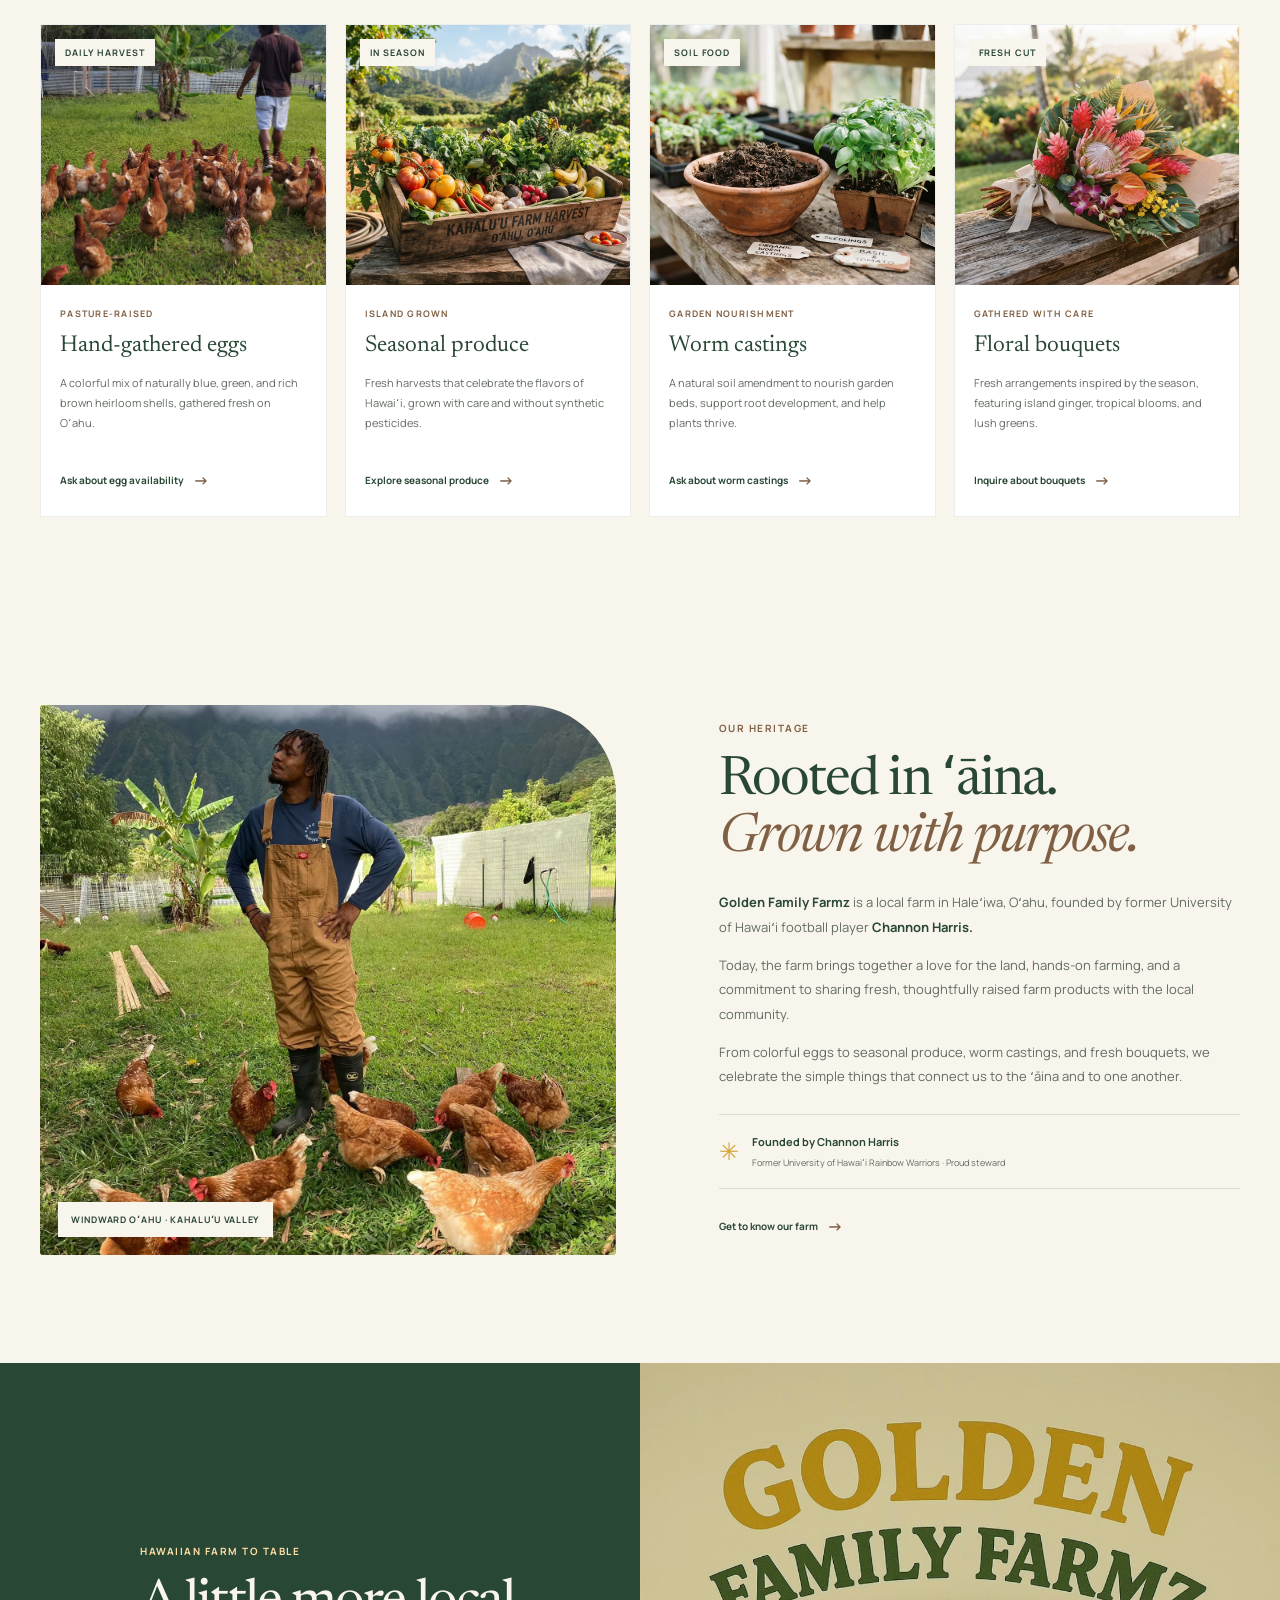
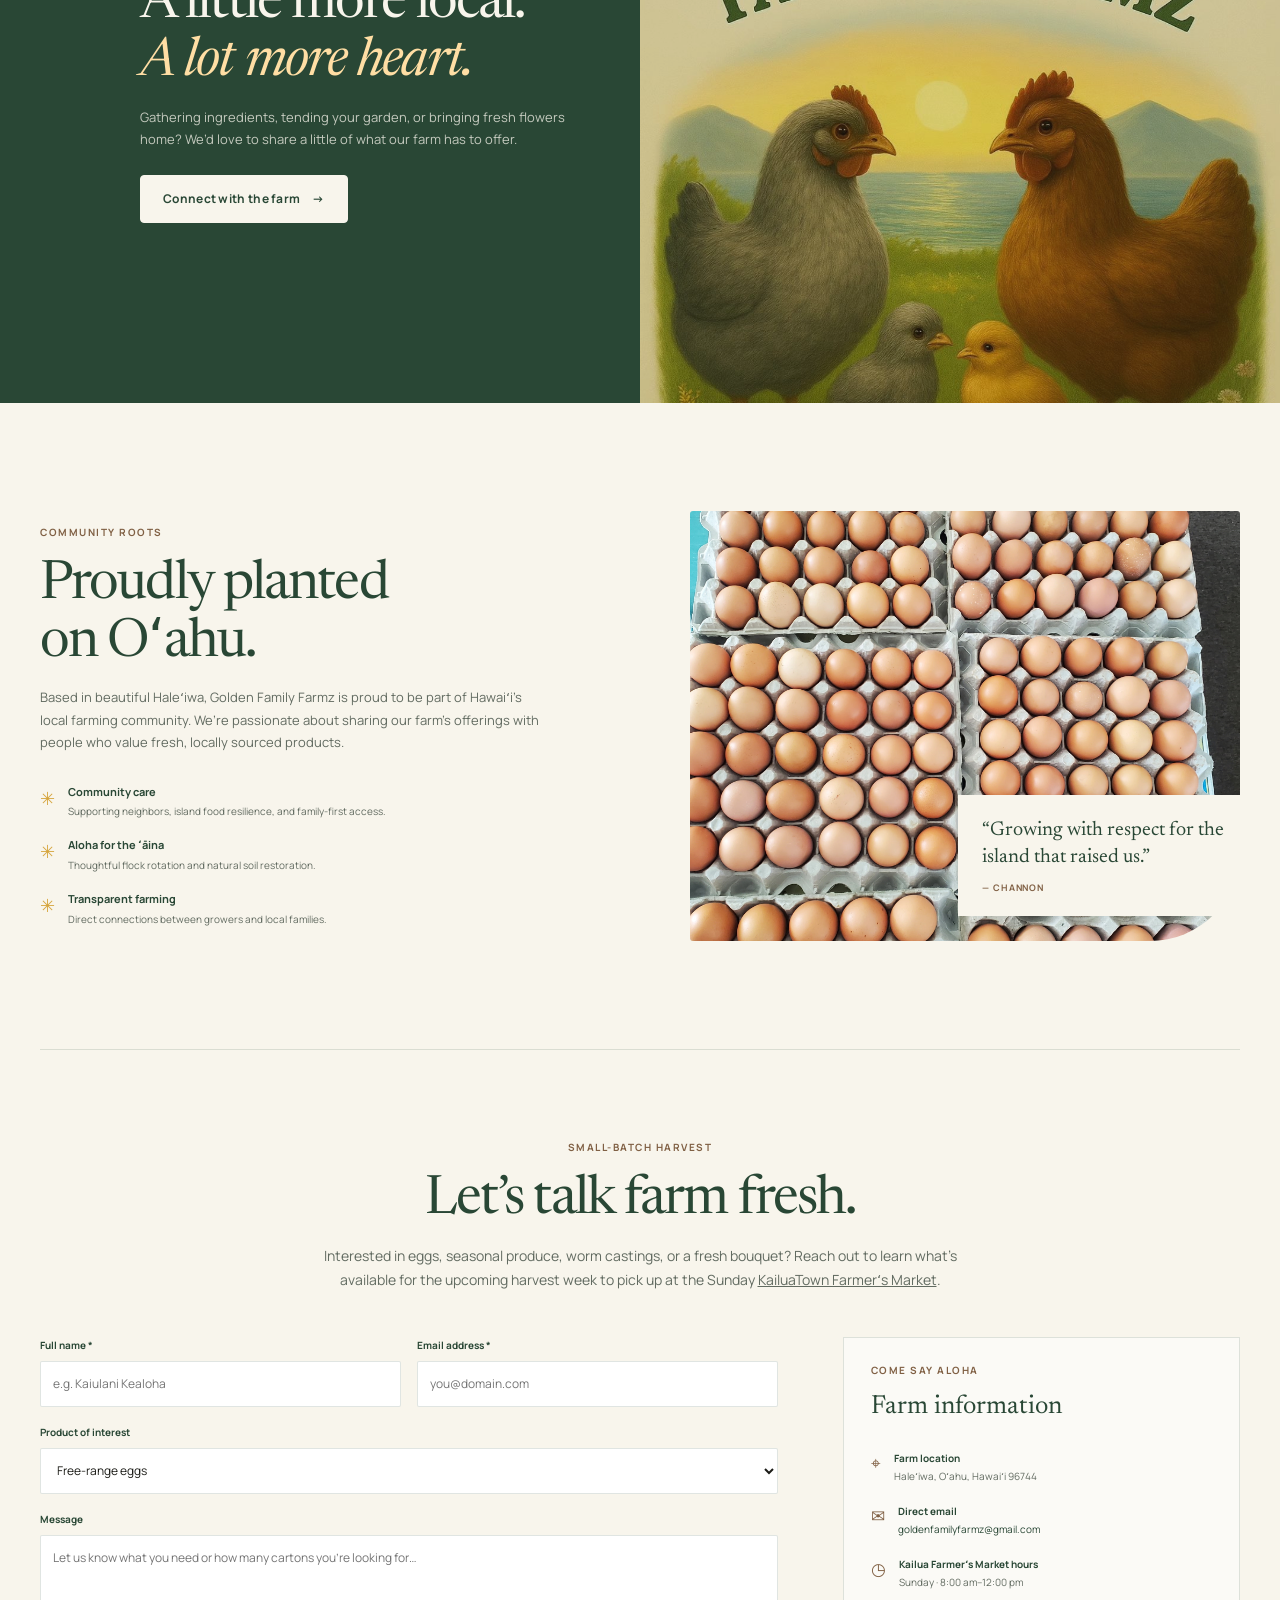
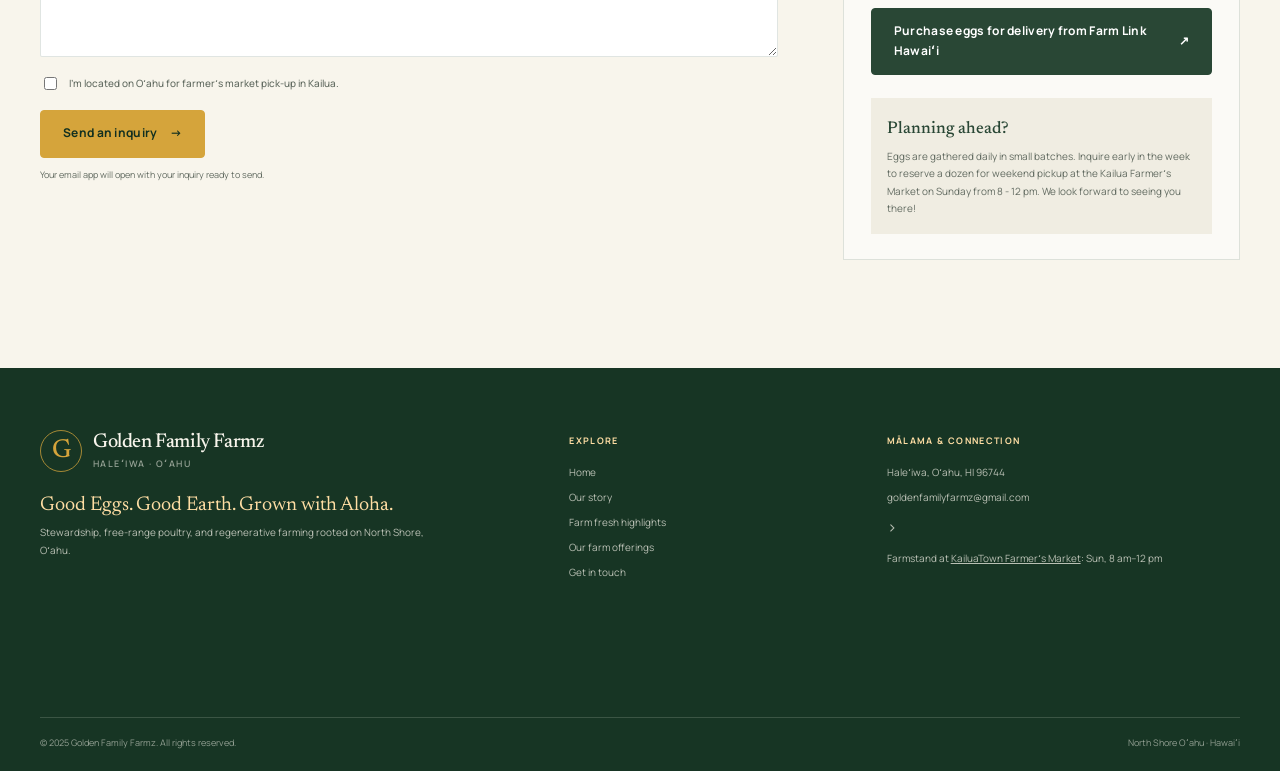
==== commit 4077a7a7: "11-07-02" ====
--- a/index.html
+++ b/index.html
@@ -489,14 +489,13 @@
         <div>
           <h2>Mālama & connection</h2>
           <p>Haleʻiwa, Oʻahu, HI 96744</p>
-          <a href="mailto:goldenfamilyfarmz@gmail.com"
-            >goldenfamilyfarmz@gmail.com</a
-        
-          <p>
+          <a href="mailto:goldenfamilyfarmz@gmail.com">goldenfamilyfarmz@gmail.com</a>>
+            <p>
             Farmstand at
             <a href="https://maps.app.goo.gl/HTNo2i9k1fUjj5tA6"
               >KailuaTown Farmerʻs Market</a
             >: Sun, 8 am–12 pm
+            </div>
           </p>
         </div>
       </div>
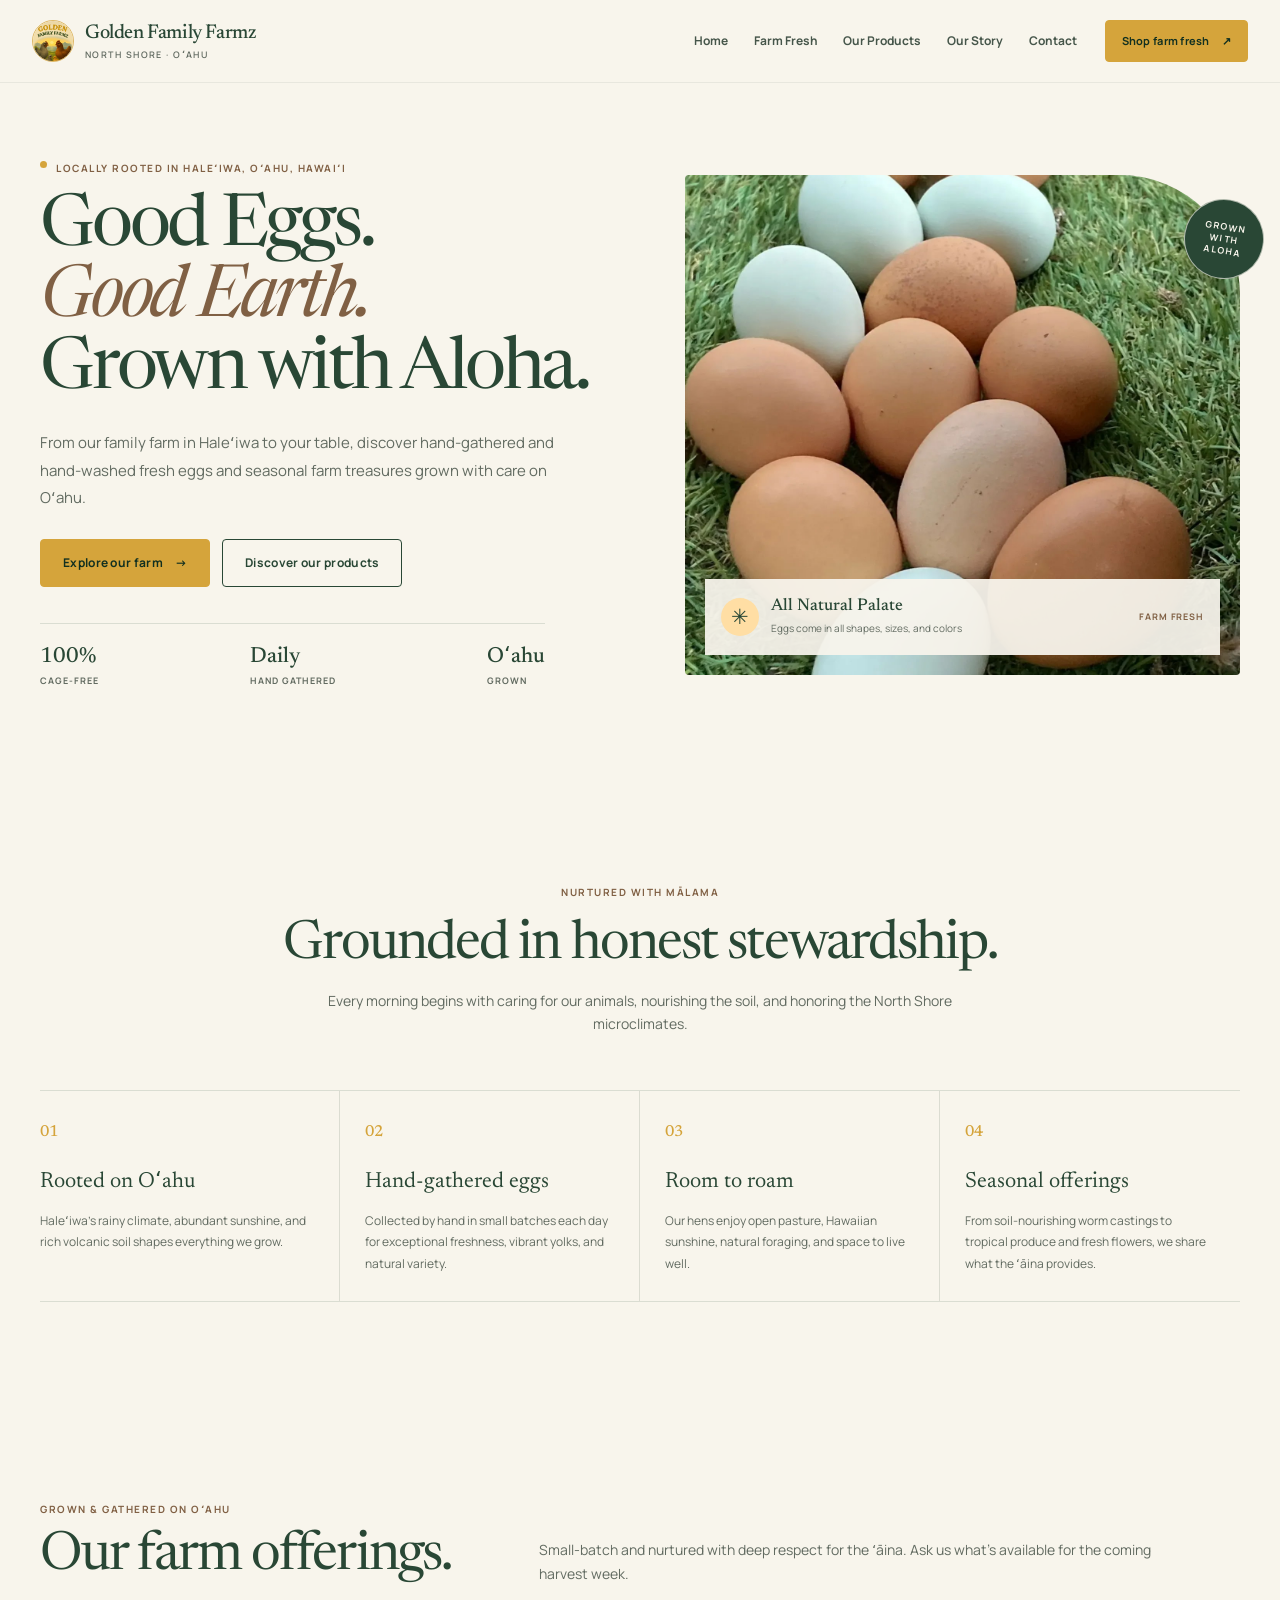
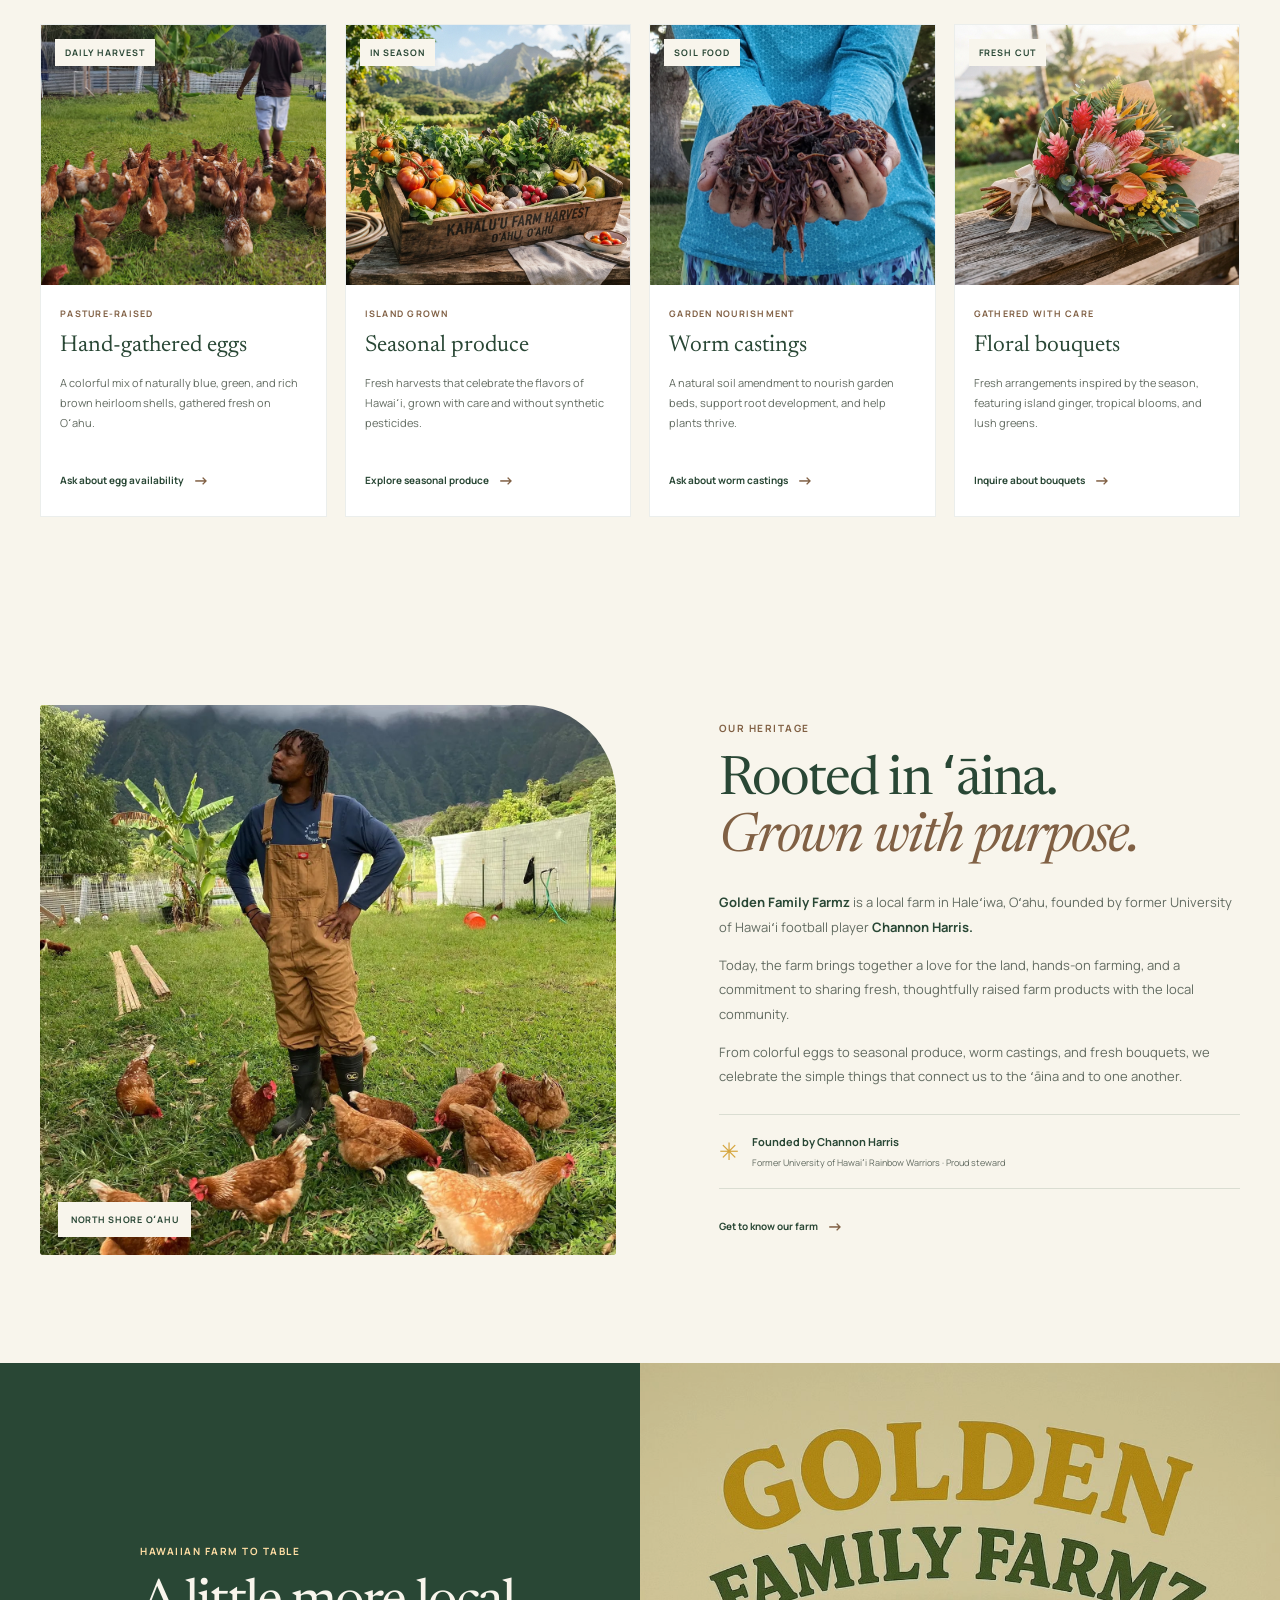
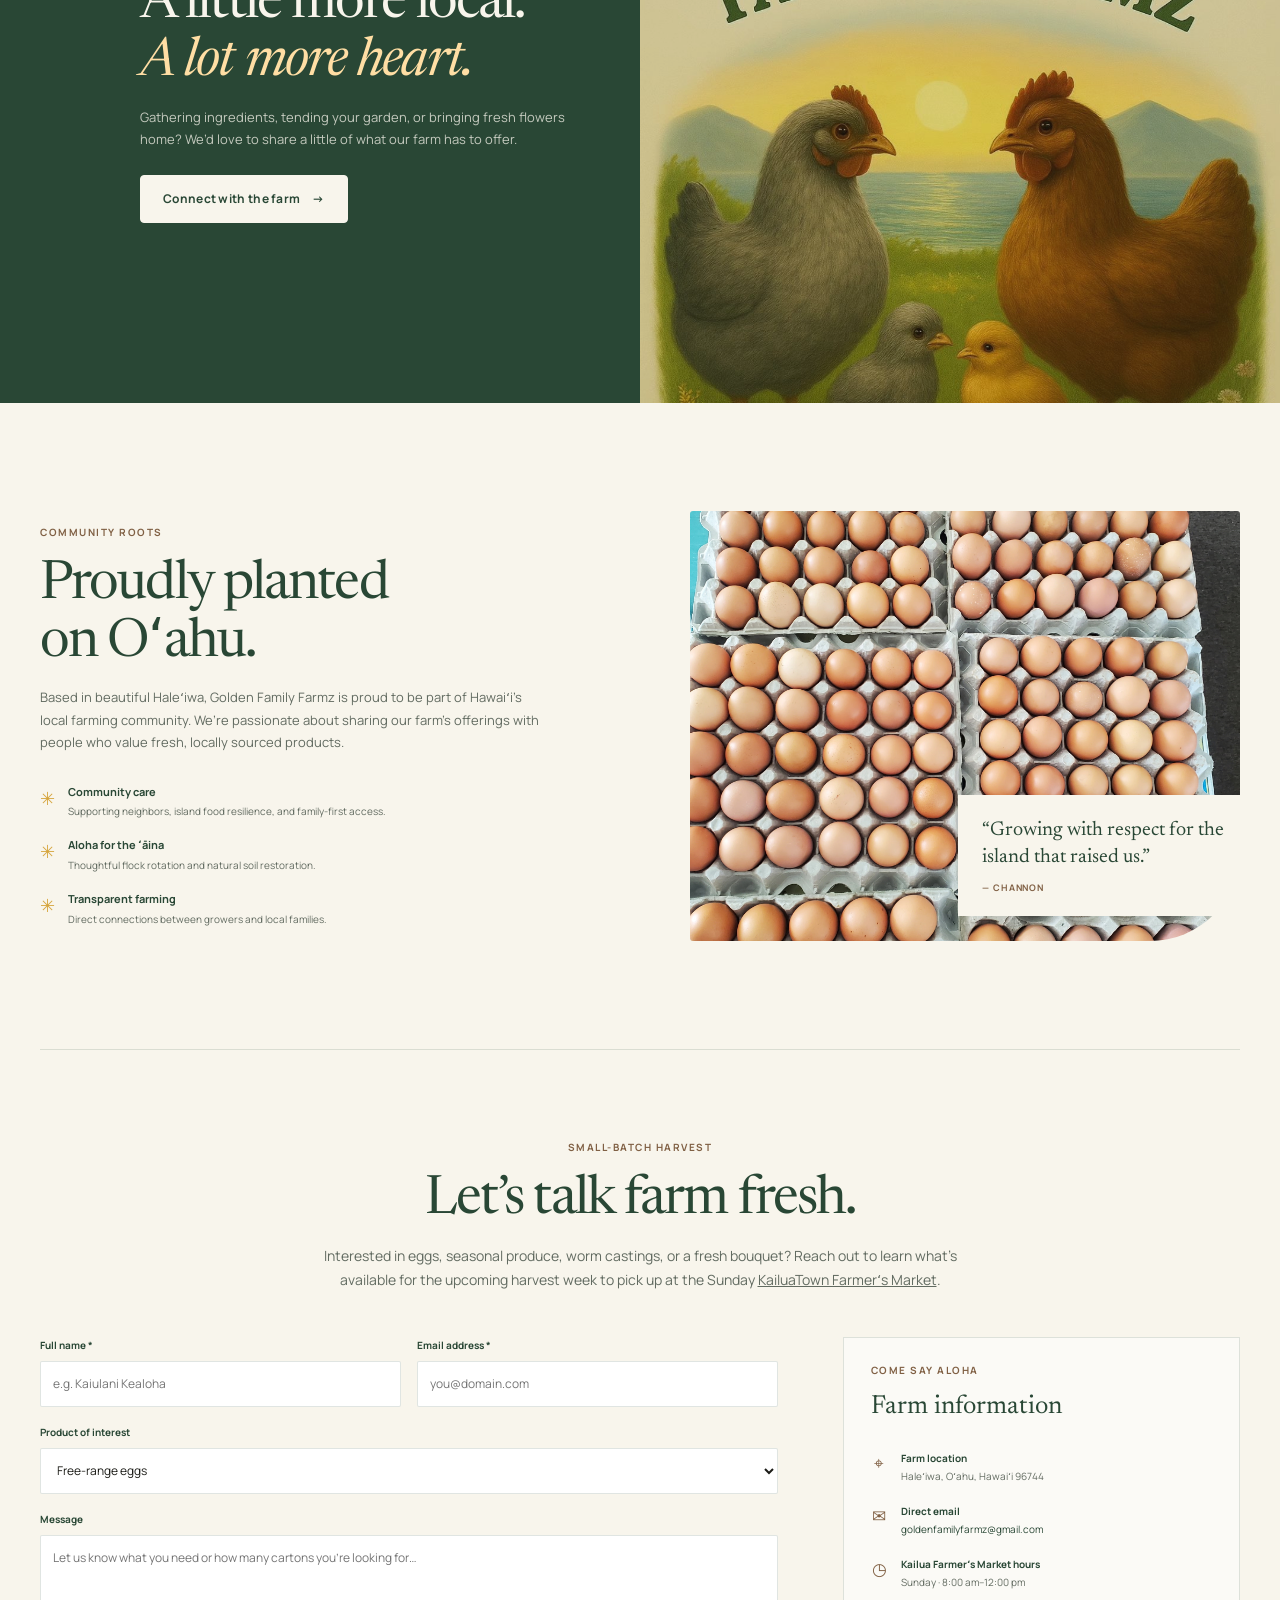
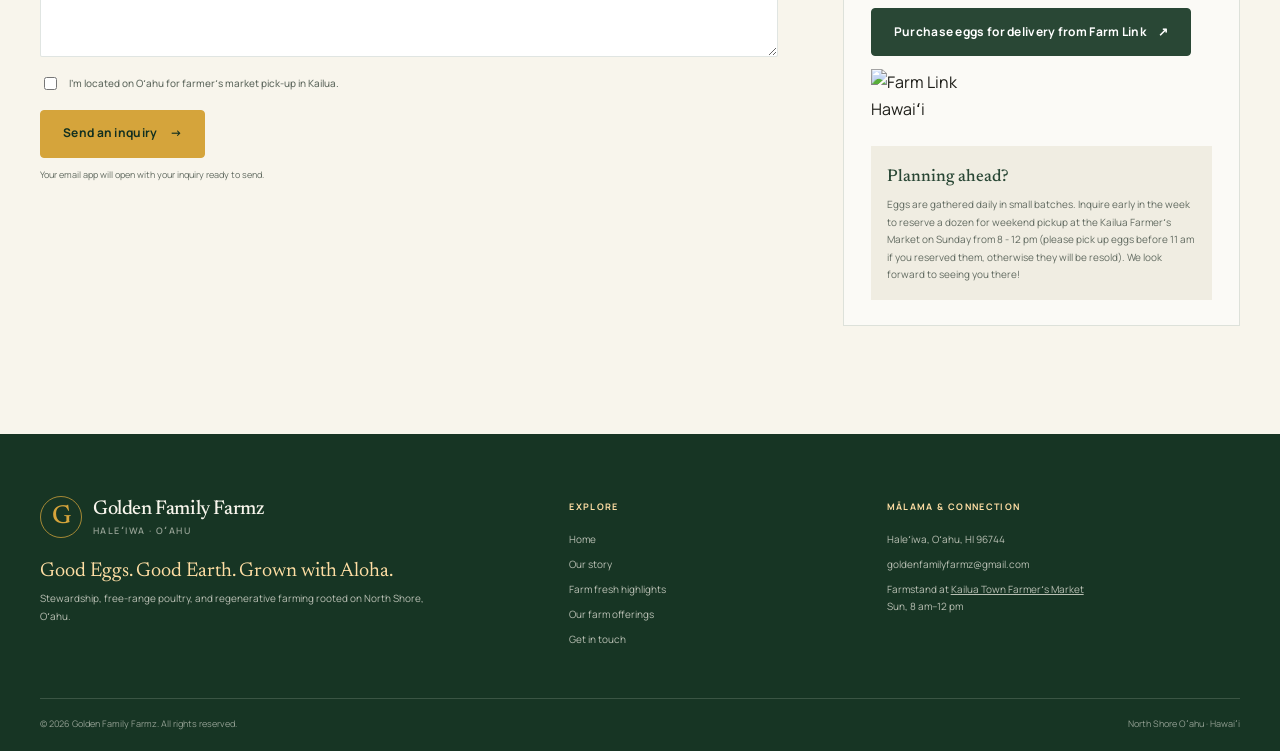
==== commit 65649855: "saturday" ====
--- a/index.html
+++ b/index.html
@@ -38,15 +38,15 @@
             <span></span><span></span><span></span>
           </summary>
           <nav class="mobile-nav" aria-label="Mobile navigation">
-            <a href="#home">Home</a><a href="#story">Our Story</a
-            ><a href="#highlights">Farm Fresh</a
-            ><a href="#products">Our Products</a><a href="#inquire">Contact</a>
+            <a href="#home">Home</a><a href="#highlights">Farm Fresh</a
+            ><a href="#products">Our Products</a><a href="#story">Our Story</a
+            ><a href="#inquire">Contact</a>
           </nav>
         </details>
         <nav class="desktop-nav" aria-label="Main navigation">
-          <a href="#home">Home</a><a href="#story">Our Story</a
-          ><a href="#highlights">Farm Fresh</a
-          ><a href="#products">Our Products</a><a href="#inquire">Contact</a>
+          <a href="#home">Home</a><a href="#highlights">Farm Fresh</a
+          ><a href="#products">Our Products</a><a href="#story">Our Story</a
+          ><a href="#inquire">Contact</a>
         </nav>
         <a class="button button-small" href="#inquire"
           >Shop farm fresh <span aria-hidden="true">↗</span></a
@@ -104,7 +104,7 @@
           <h2>Grounded in honest stewardship.</h2>
           <p>
             Every morning begins with caring for our animals, nourishing the
-            soil, and honoring the windward microclimate.
+            soil, and honoring the North Shore microclimates.
           </p>
         </div>
         <div class="values-grid">
@@ -196,7 +196,7 @@
           <article class="product-card">
             <div class="product-image">
               <img
-                src="stitch_golden_family_farmz_website/rich_dark_organic_worm_castings_compost_in_a_handcrafted_terracotta_bowl_beside/screen.png"
+                src="stitch_golden_family_farmz_website/close_up_editorial_photograph_of_a_colorful_assortment_of_natural_pastel_blue/worm_castings.jpg"
                 alt="Rich, dark worm castings for garden soil"
               /><span class="product-tag">Soil food</span>
             </div>
@@ -239,7 +239,7 @@
           <img
             src="stitch_golden_family_farmz_website/background_chickens.jpg"
             alt="A green family farm beneath the Koʻolau mountains on Oʻahu"
-          /><span class="photo-note">Windward Oʻahu · Kahaluʻu Valley</span>
+          /><span class="photo-note">North Shore Oʻahu</span>
         </div>
         <div class="story-copy">
           <p class="eyebrow">Our heritage</p>
@@ -446,17 +446,25 @@
                 href="https://farmlinkhawaii.com/products/golden-farms-cage-free-chicken-eggs?_pos=2&amp;_sid=f81e47756&amp;_ss=r"
                 target="_blank"
                 rel="noopener noreferrer"
-                >Purchase eggs for delivery from Farm Link Hawaiʻi
+                >Purchase eggs for delivery from Farm Link
                 <span aria-hidden="true">↗</span></a
               >
             </p>
+            <img
+              class="farm-link-logo"
+              src="https://farmlinkhawaii.com/cdn/shop/files/Farm_Link_Master_Logo_-_No_Grit_4f46920c-f9e6-4244-a039-49e43153e550.png?v=1721157928&amp;width=120"
+              alt="Farm Link Hawaiʻi"
+              width="120"
+              loading="lazy"
+            />
             <div class="availability">
               <strong>Planning ahead?</strong>
               <p>
                 Eggs are gathered daily in small batches. Inquire early in the
                 week to reserve a dozen for weekend pickup at the Kailua
-                Farmerʻs Market on Sunday from 8 - 12 pm. We look forward to
-                seeing you there!
+                Farmerʻs Market on Sunday from 8 - 12 pm (please pick up eggs
+                before 11 am if you reserved them, otherwise they will be
+                resold). We look forward to seeing you there!
               </p>
             </div>
           </aside>
@@ -489,18 +497,19 @@
         <div>
           <h2>Mālama & connection</h2>
           <p>Haleʻiwa, Oʻahu, HI 96744</p>
-          <a href="mailto:goldenfamilyfarmz@gmail.com">goldenfamilyfarmz@gmail.com</a>>
-            <p>
+          <a href="mailto:goldenfamilyfarmz@gmail.com"
+            >goldenfamilyfarmz@gmail.com</a
+          >
+          <p>
             Farmstand at
             <a href="https://maps.app.goo.gl/HTNo2i9k1fUjj5tA6"
-              >KailuaTown Farmerʻs Market</a
-            >: Sun, 8 am–12 pm
-            </div>
+              >Kailua Town Farmerʻs Market</a
+            ><br />Sun, 8 am–12 pm
           </p>
         </div>
       </div>
       <div class="footer-bottom">
-        <span>© 2025 Golden Family Farmz. All rights reserved.</span
+        <span>© 2026 Golden Family Farmz. All rights reserved.</span
         ><span>North Shore Oʻahu · Hawaiʻi</span>
       </div>
     </footer>
--- a/styles.css
+++ b/styles.css
@@ -133,6 +133,7 @@
 .desktop-nav {
   display: flex;
   align-items: center;
+  margin-left: auto;
   gap: clamp(14px, 2vw, 30px);
 }
 
@@ -226,7 +227,7 @@
 
 .eyebrow {
   display: flex;
-  align-items: center;
+  align-items: left;
   gap: 9px;
   margin: 0 0 18px;
   color: var(--brown);
@@ -381,6 +382,7 @@
 .stewardship {
   padding-block: 104px 112px;
 }
+
 .section-heading h2,
 .story h2,
 .community h2,
@@ -391,18 +393,22 @@
   letter-spacing: -0.035em;
   line-height: 1.07;
 }
+
 .section-heading > p:last-child {
   max-width: 650px;
   margin: 0 auto;
   color: var(--muted);
   font-size: 14px;
 }
+
 .centered {
   text-align: center;
 }
+
 .centered .eyebrow {
   justify-content: center;
 }
+
 .values-grid {
   margin-top: 54px;
   display: grid;
@@ -795,8 +801,11 @@
   margin: 17px 0;
 }
 .contact-detail > span {
+  width: 17px;
+  flex: 0 0 17px;
   color: var(--brown);
   font-size: 17px;
+  text-align: center;
 }
 .contact-detail p {
   margin: 0;
@@ -884,6 +893,7 @@
 }
 .farm-link-purchase {
   margin: 17px 0;
+  text-align: left;
 }
 .farm-link-purchase .farm-link-button {
   border-color: var(--green);
@@ -894,6 +904,12 @@
 .farm-link-purchase .farm-link-button:hover {
   border-color: var(--green-deep);
   background: var(--green-deep);
+}
+.farm-link-logo {
+  width: 120px;
+  height: auto;
+  margin: -4px 0 17px;
+  object-fit: contain;
 }
 
 @media (max-width: 980px) {
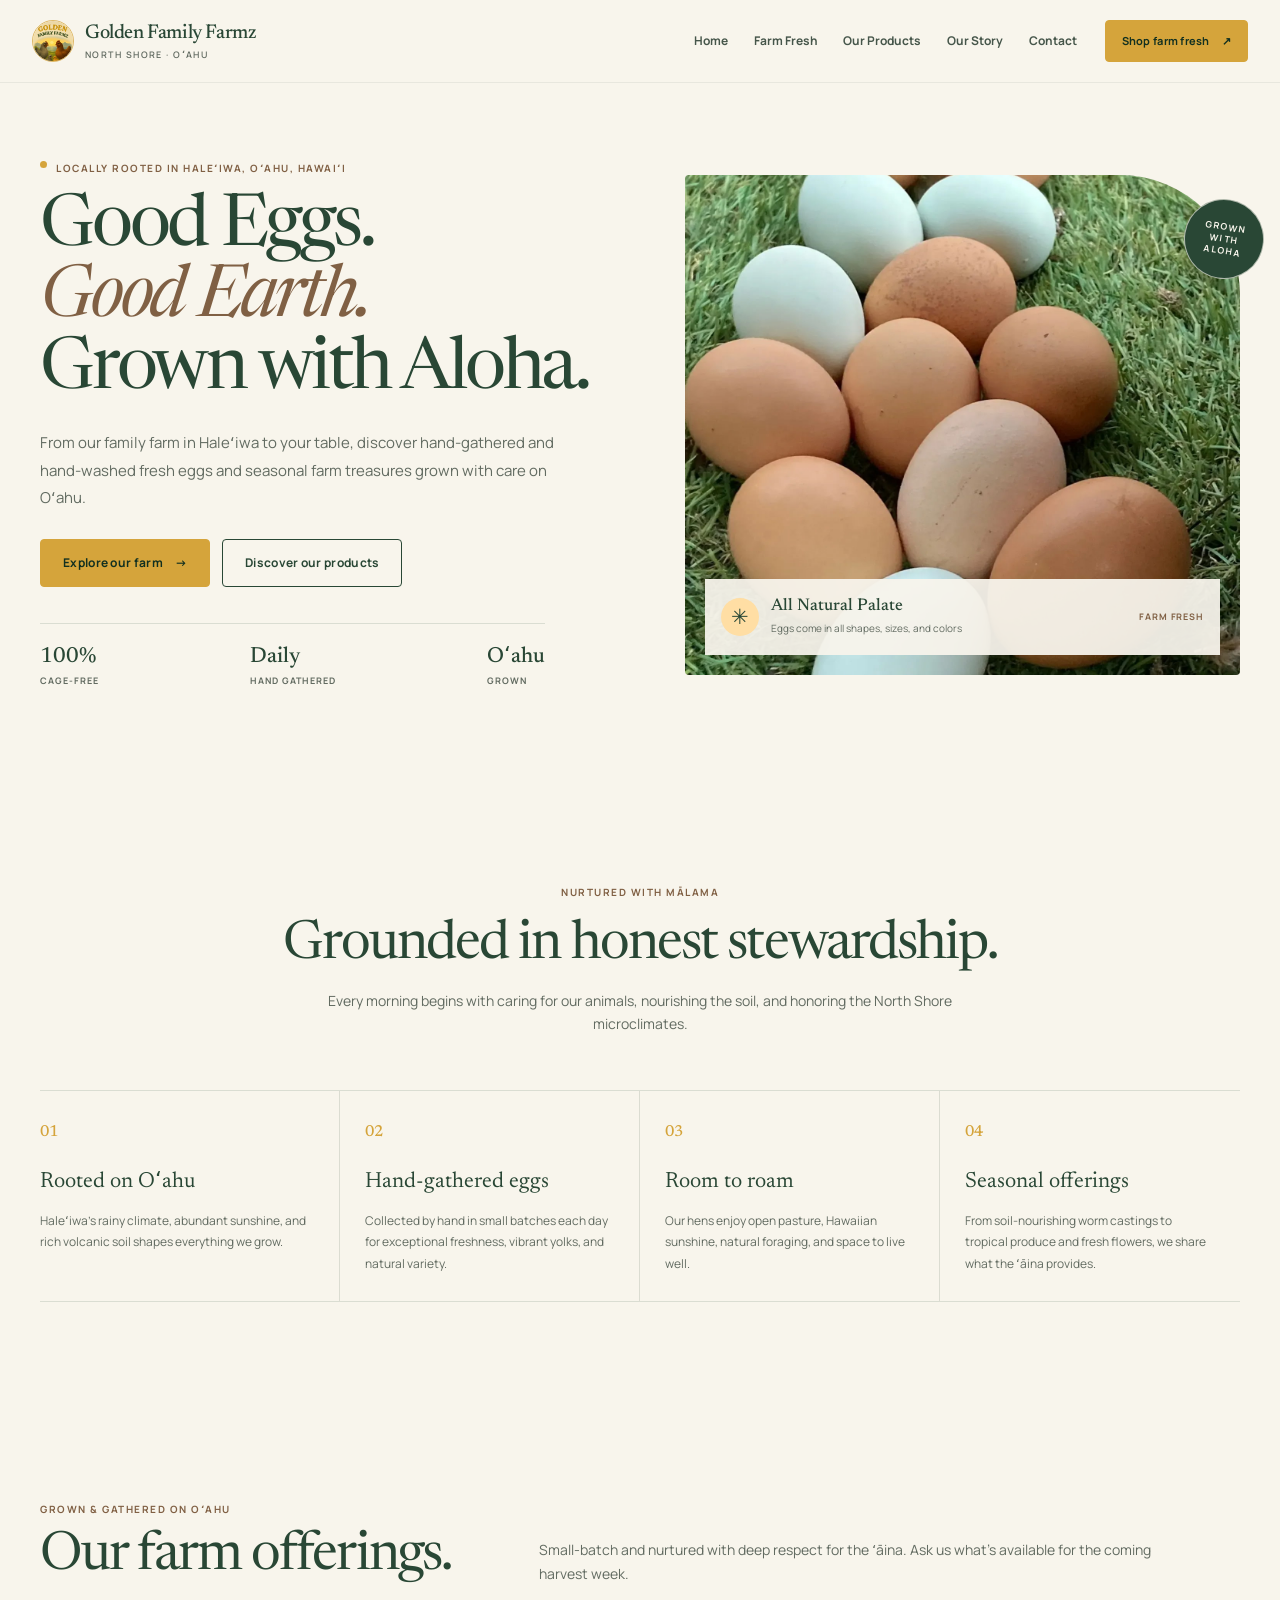
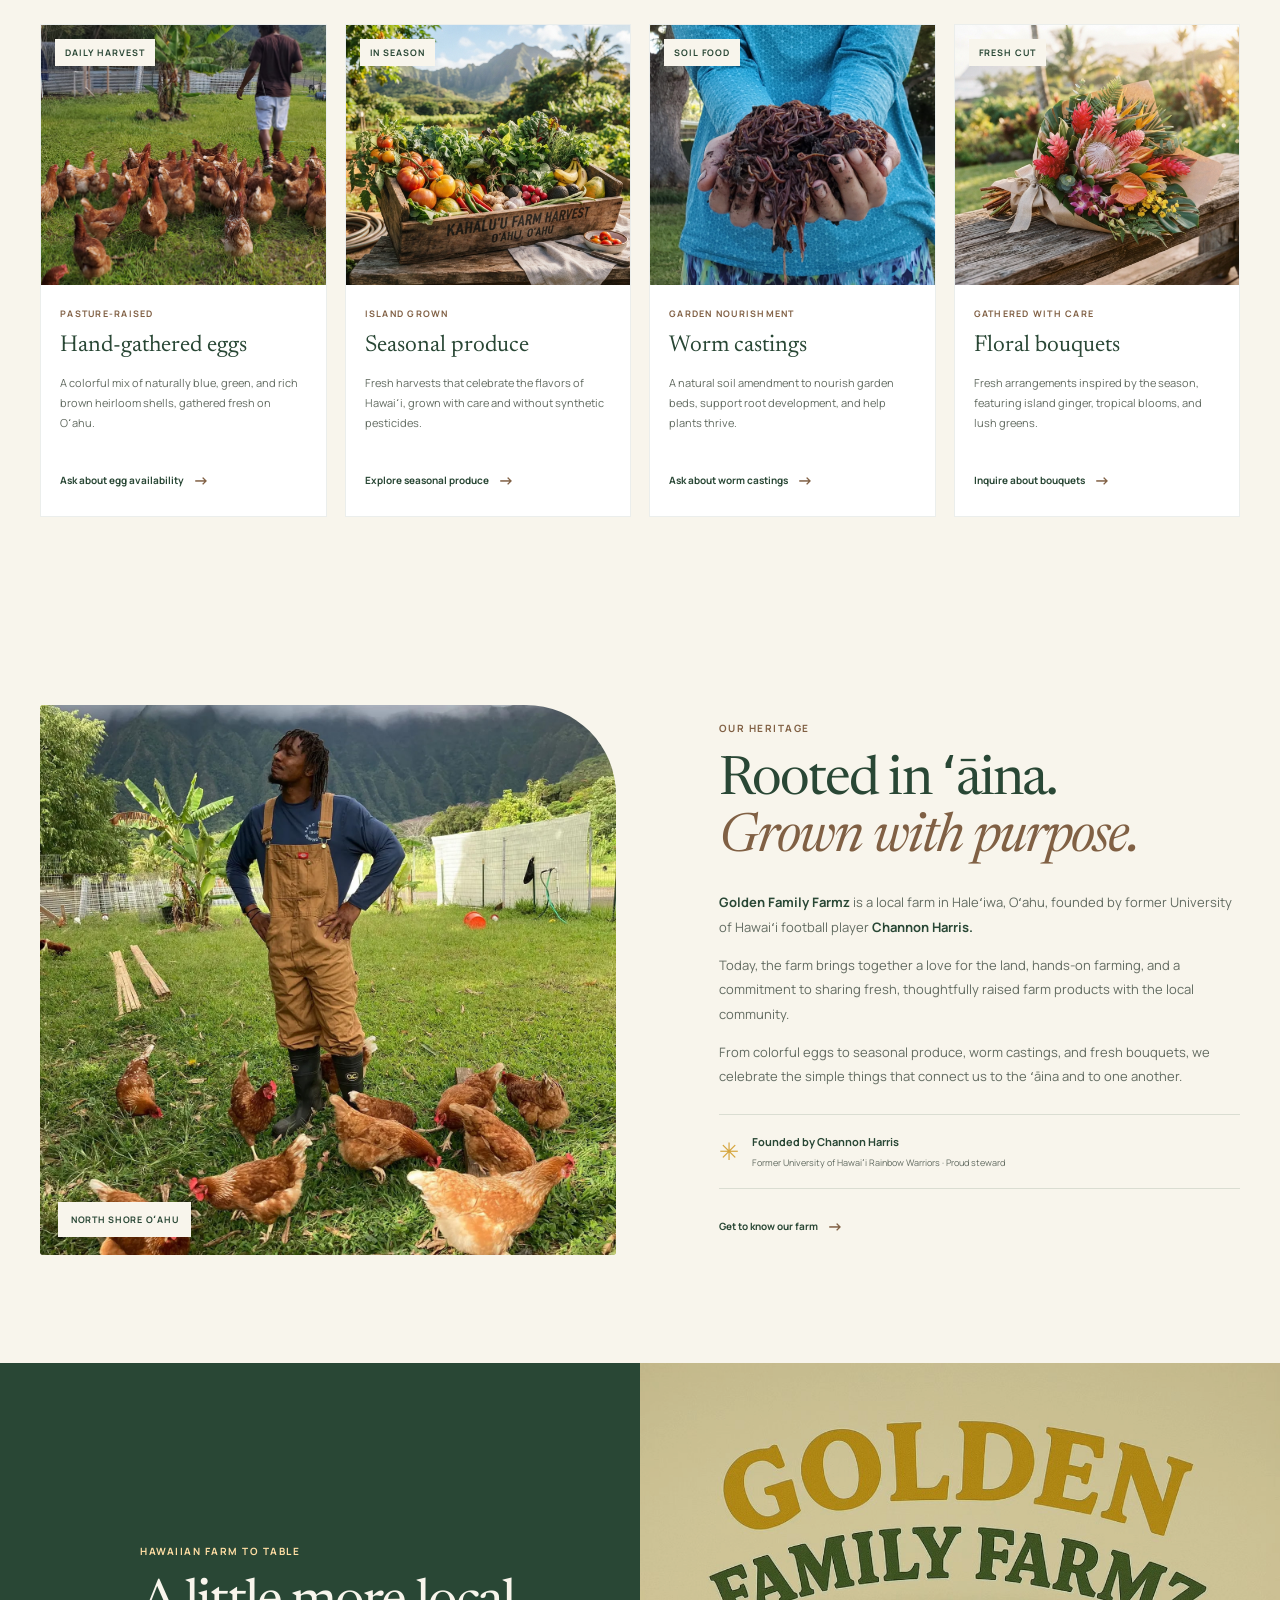
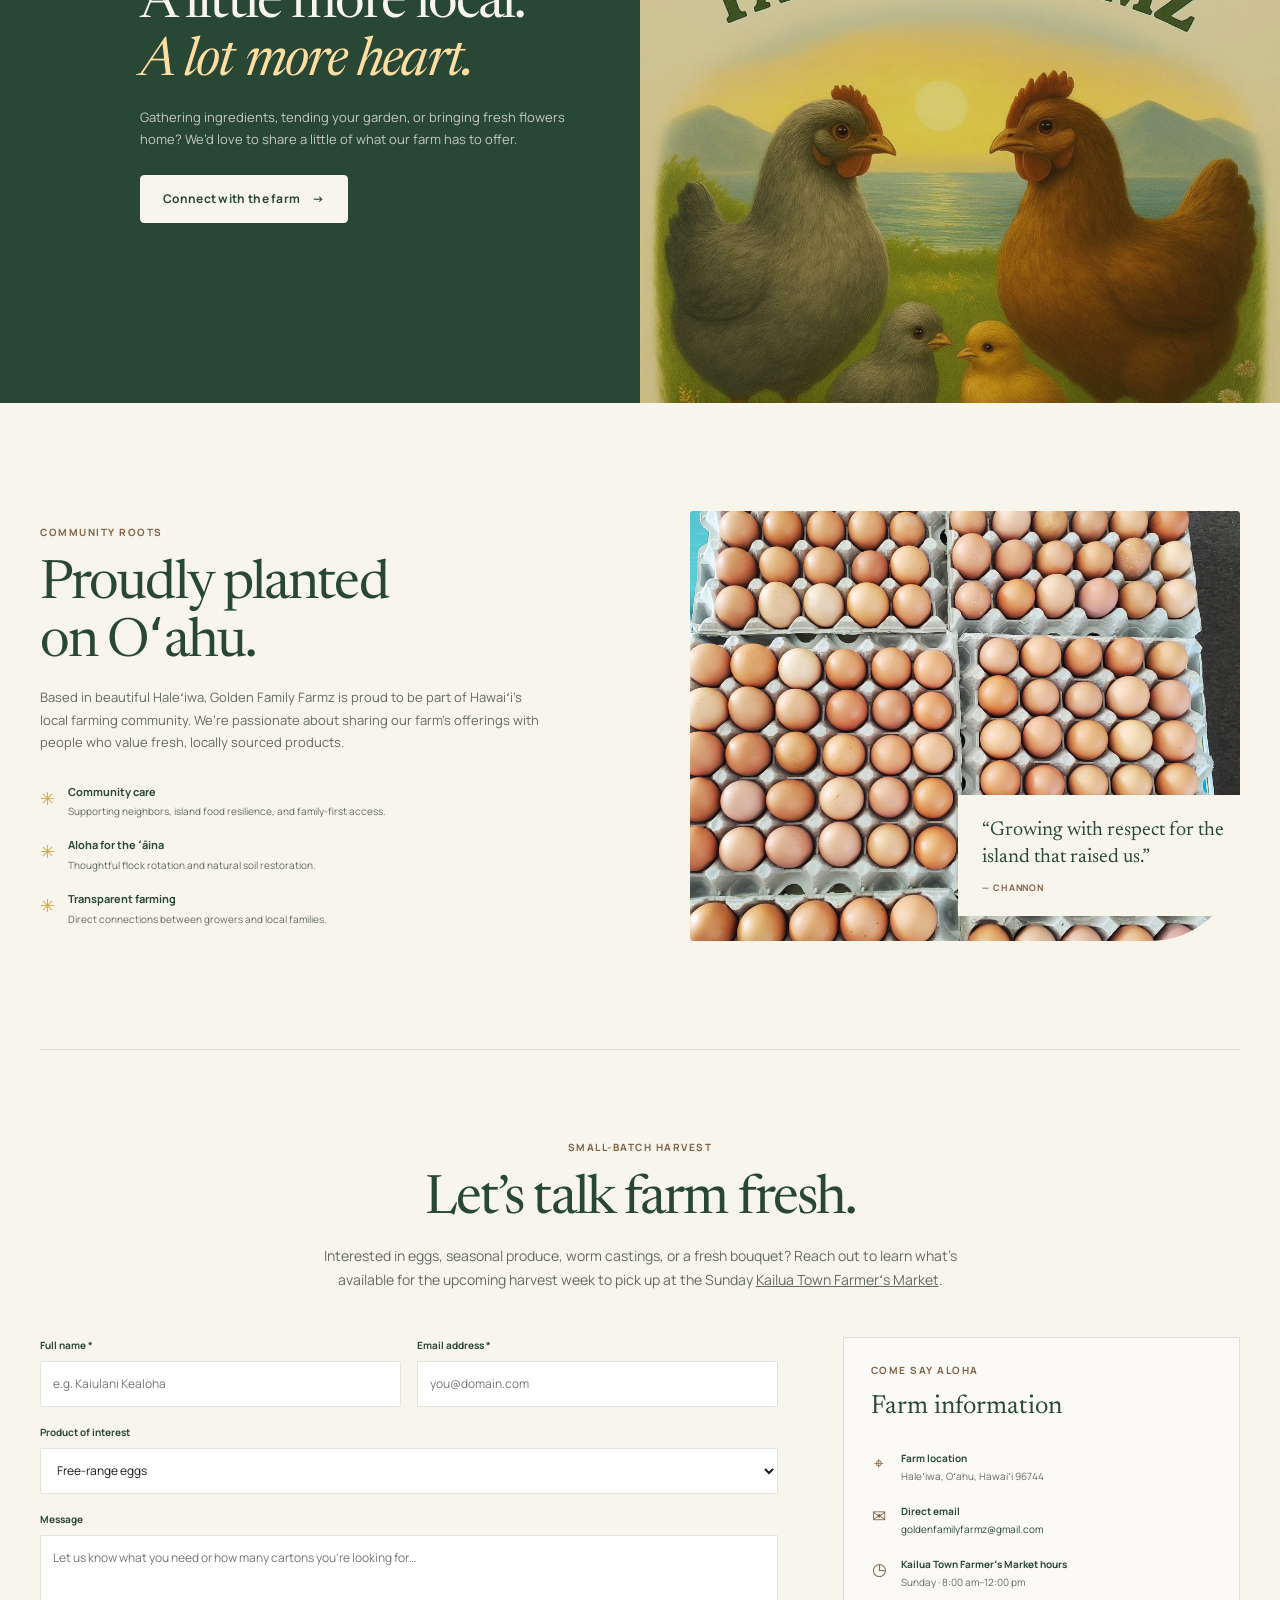
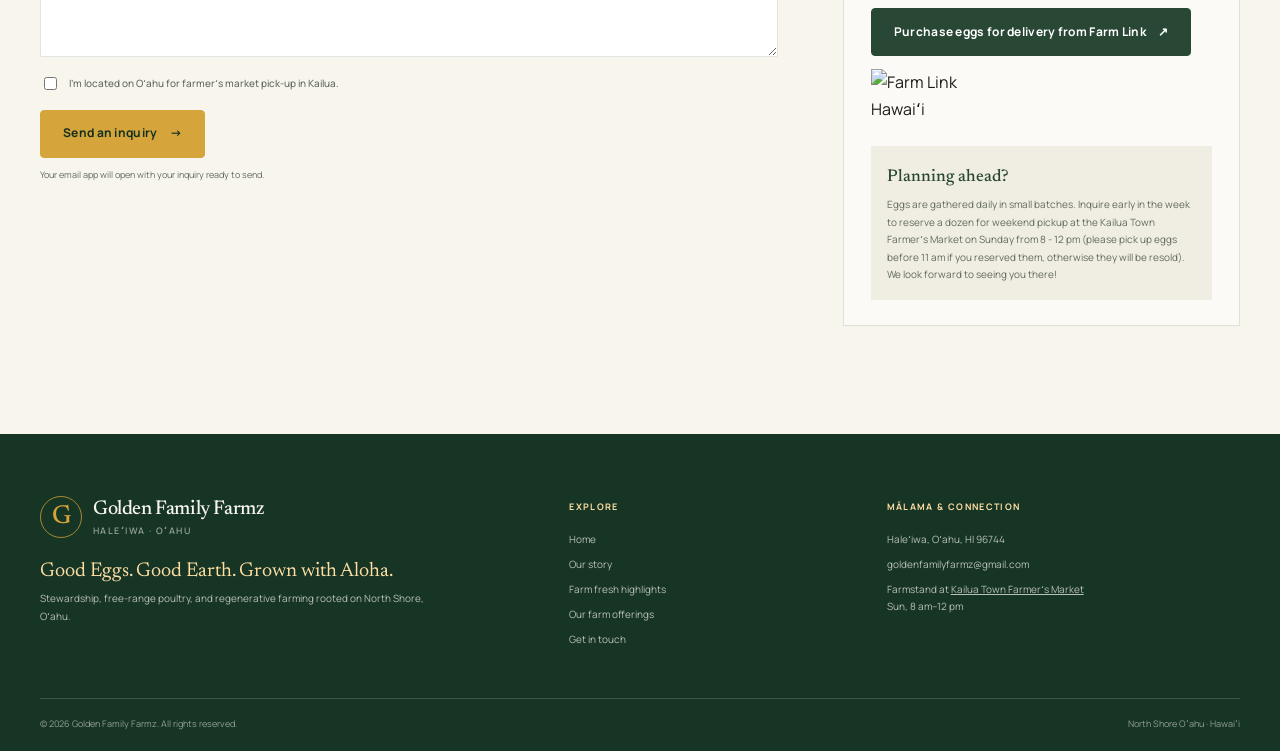
==== commit e43c019b: "11-08" ====
--- a/index.html
+++ b/index.html
@@ -360,7 +360,7 @@
             bouquet? Reach out to learn what’s available for the upcoming
             harvest week to pick up at the Sunday
             <a href="https://maps.app.goo.gl/HTNo2i9k1fUjj5tA6"
-              >KailuaTown Farmerʻs Market</a
+              >Kailua Town Farmerʻs Market</a
             >.
           </p>
         </div>
@@ -436,8 +436,8 @@
             <div class="contact-detail">
               <span aria-hidaden="true">◷</span>
               <p>
-                <strong>Kailua Farmerʻs Market hours</strong><br />Sunday · 8:00
-                am–12:00 pm
+                <strong> Kailua Town Farmerʻs Market hours</strong><br />Sunday
+                · 8:00 am–12:00 pm
               </p>
             </div>
             <p class="farm-link-purchase">
@@ -461,7 +461,7 @@
               <strong>Planning ahead?</strong>
               <p>
                 Eggs are gathered daily in small batches. Inquire early in the
-                week to reserve a dozen for weekend pickup at the Kailua
+                week to reserve a dozen for weekend pickup at the Kailua Town
                 Farmerʻs Market on Sunday from 8 - 12 pm (please pick up eggs
                 before 11 am if you reserved them, otherwise they will be
                 resold). We look forward to seeing you there!
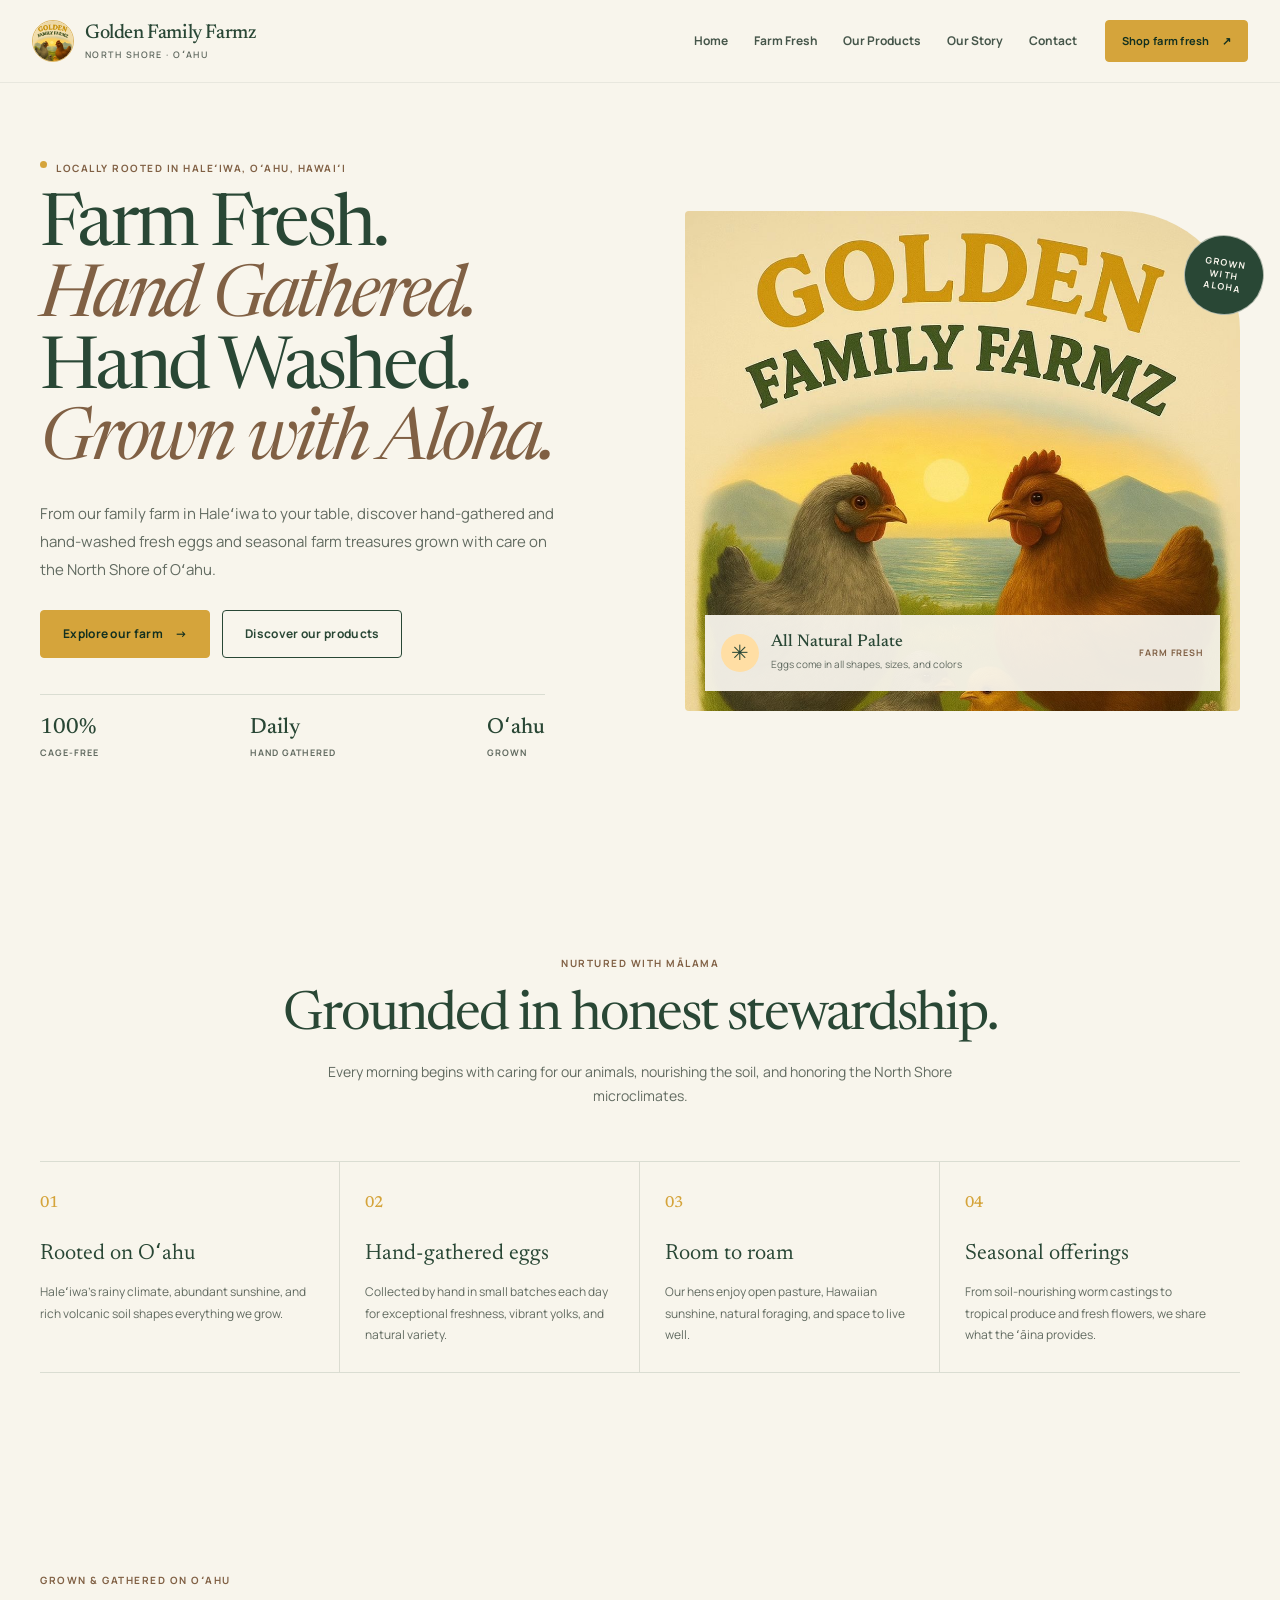
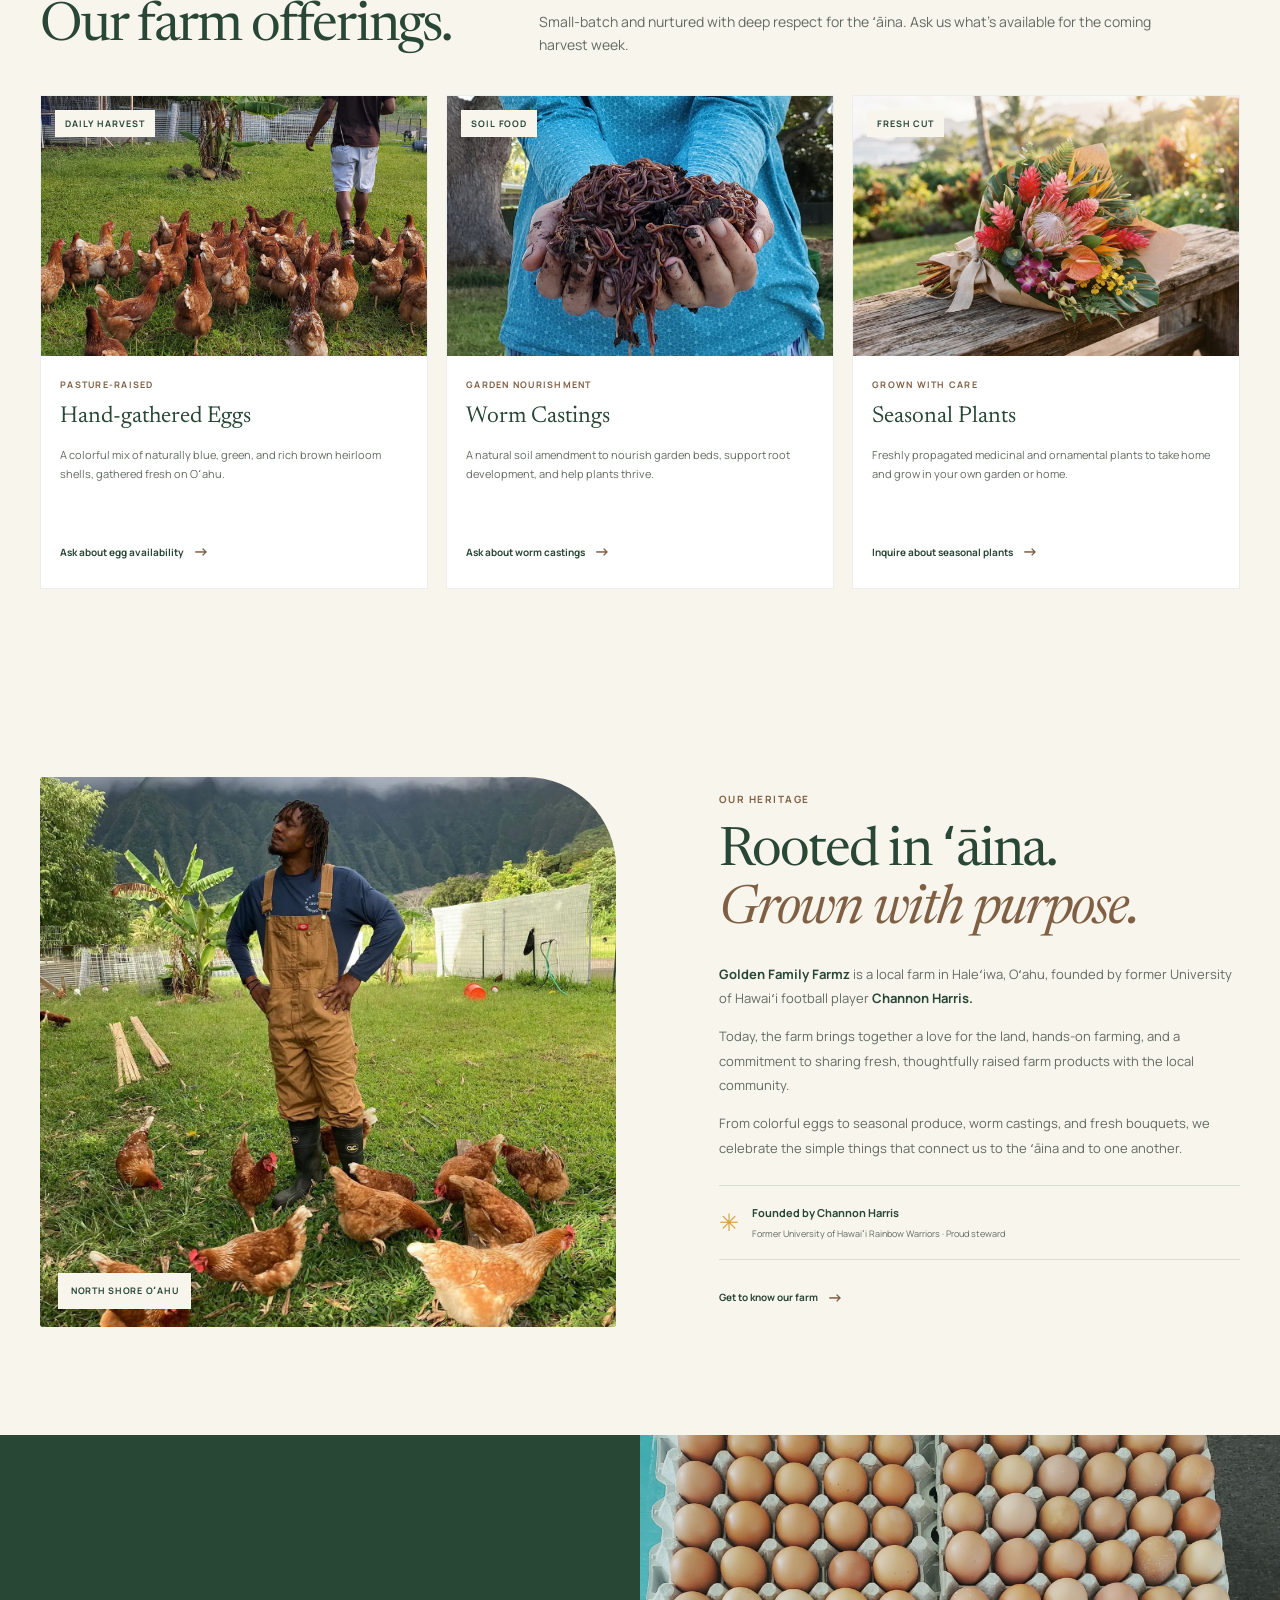
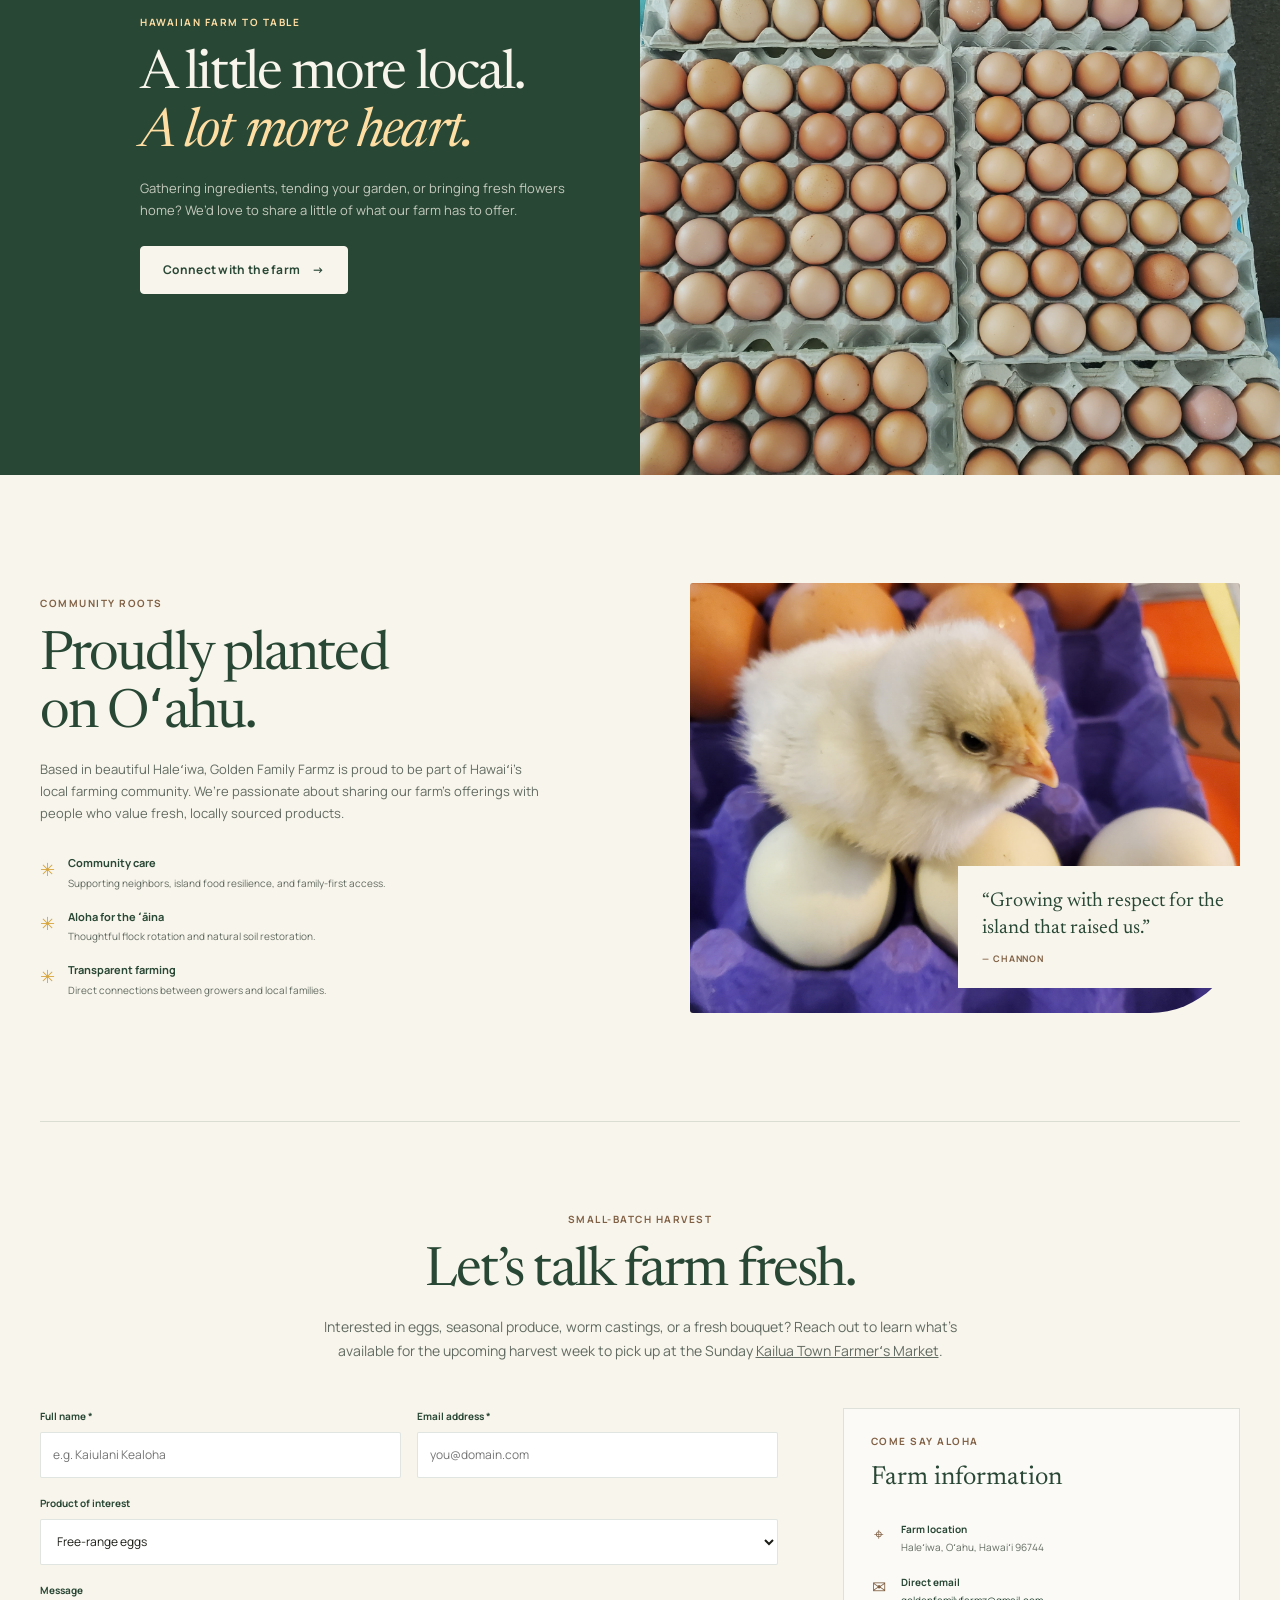
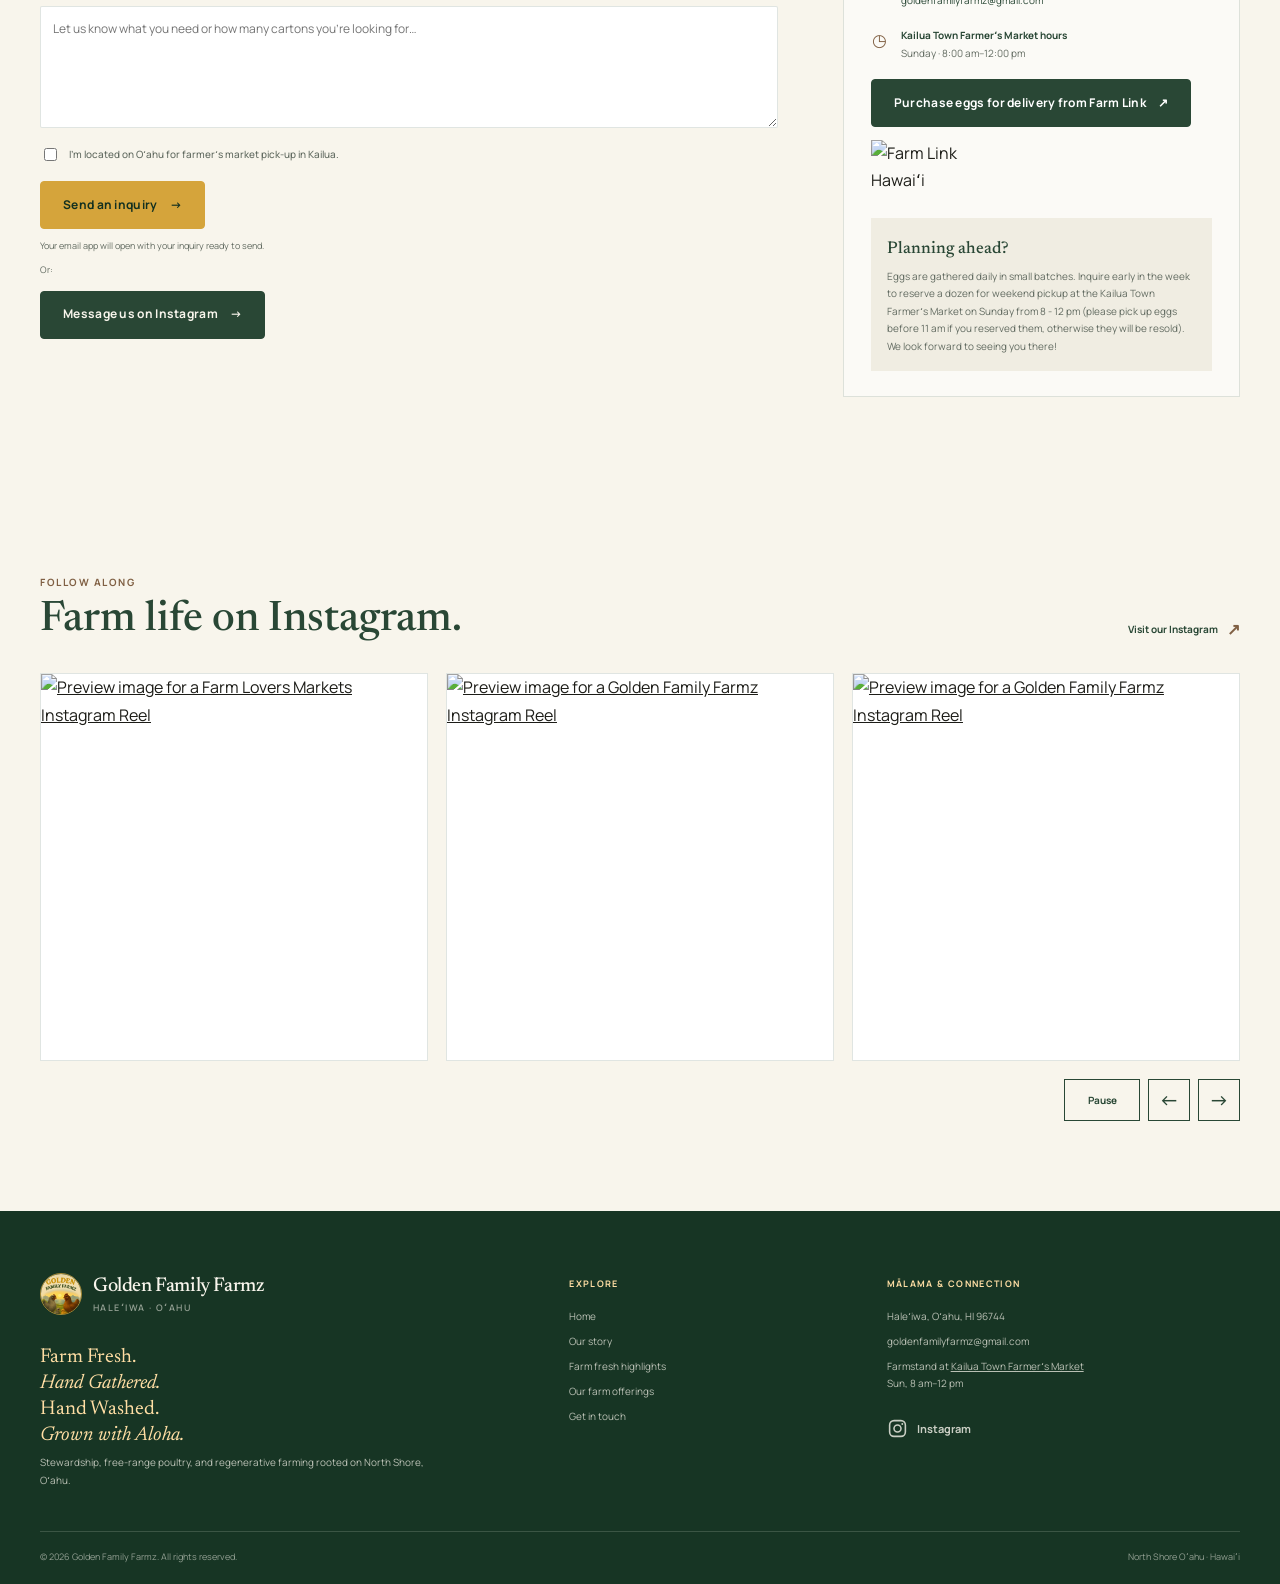
==== commit 67082ffa: "monday changes" ====
--- a/index.html
+++ b/index.html
@@ -61,11 +61,15 @@
             <span class="eyebrow-dot"></span> Locally rooted in Haleʻiwa, Oʻahu,
             Hawaiʻi
           </p>
-          <h1>Good Eggs.<br /><em>Good Earth.</em><br />Grown with Aloha.</h1>
+          <h1>
+            Farm Fresh.<br /><em>Hand Gathered.</em><br />Hand Washed.<br /><em
+              >Grown with Aloha.</em
+            >
+          </h1>
           <p class="hero-lede">
             From our family farm in Haleʻiwa to your table, discover
             hand-gathered and hand-washed fresh eggs and seasonal farm treasures
-            grown with care on Oʻahu.
+            grown with care on the North Shore of Oʻahu.
           </p>
           <div class="button-row">
             <a class="button" href="#story"
@@ -82,8 +86,8 @@
         </div>
         <div class="hero-visual">
           <img
-            src="stitch_golden_family_farmz_website/egg_colors.jpg"
-            alt="Naturally colorful pasture-raised eggs gathered fresh on Oʻahu"
+            src="stitch_golden_family_farmz_website/587805001_17978104643946568_3800432727459814488_n.jpg/screen.png"
+            alt="Golden Family Farmz logo"
           />
           <div class="image-caption">
             <span class="caption-icon" aria-hidden="true">✳</span
@@ -164,32 +168,13 @@
             </div>
             <div class="product-info">
               <p class="product-kicker">Pasture-raised</p>
-              <h3>Hand-gathered eggs</h3>
+              <h3>Hand-gathered Eggs</h3>
               <p>
                 A colorful mix of naturally blue, green, and rich brown heirloom
                 shells, gathered fresh on Oʻahu.
               </p>
               <a class="text-link" href="#inquire"
                 >Ask about egg availability <span aria-hidden="true">→</span></a
-              >
-            </div>
-          </article>
-          <article class="product-card">
-            <div class="product-image">
-              <img
-                src="stitch_golden_family_farmz_website/farm_fresh_seasonal_vegetables_and_produce_harvest_in_hawai_i_arranged_in_a/screen.png"
-                alt="Seasonal vegetables freshly harvested on Oʻahu"
-              /><span class="product-tag">In season</span>
-            </div>
-            <div class="product-info">
-              <p class="product-kicker">Island grown</p>
-              <h3>Seasonal produce</h3>
-              <p>
-                Fresh harvests that celebrate the flavors of Hawaiʻi, grown with
-                care and without synthetic pesticides.
-              </p>
-              <a class="text-link" href="#inquire"
-                >Explore seasonal produce <span aria-hidden="true">→</span></a
               >
             </div>
           </article>
@@ -202,7 +187,7 @@
             </div>
             <div class="product-info">
               <p class="product-kicker">Garden nourishment</p>
-              <h3>Worm castings</h3>
+              <h3>Worm Castings</h3>
               <p>
                 A natural soil amendment to nourish garden beds, support root
                 development, and help plants thrive.
@@ -220,14 +205,15 @@
               /><span class="product-tag">Fresh cut</span>
             </div>
             <div class="product-info">
-              <p class="product-kicker">Gathered with care</p>
-              <h3>Floral bouquets</h3>
-              <p>
-                Fresh arrangements inspired by the season, featuring island
-                ginger, tropical blooms, and lush greens.
+              <p class="product-kicker">Grown with care</p>
+              <h3>Seasonal Plants</h3>
+              <p>
+                Freshly propagated medicinal and ornamental plants to take home
+                and grow in your own garden or home.
               </p>
               <a class="text-link" href="#inquire"
-                >Inquire about bouquets <span aria-hidden="true">→</span></a
+                >Inquire about seasonal plants
+                <span aria-hidden="true">→</span></a
               >
             </div>
           </article>
@@ -290,8 +276,8 @@
         </div>
         <div class="farm-note-image">
           <img
-            src="stitch_golden_family_farmz_website/587805001_17978104643946568_3800432727459814488_n.jpg/screen.png"
-            alt="A glimpse of life and work at Golden Family Farmz"
+            src="stitch_golden_family_farmz_website/many_eggs.jpg"
+            alt="Many fresh eggs from Golden Family Farmz"
           />
         </div>
       </section>
@@ -340,8 +326,8 @@
         </div>
         <div class="community-visual">
           <img
-            src="stitch_golden_family_farmz_website/many_eggs.jpg"
-            alt="Farm life and seasonal harvest at Golden Family Farmz"
+            src="stitch_golden_family_farmz_website/chick.jpg"
+            alt="A young chick at Golden Family Farmz"
           />
           <blockquote>
             “Growing with respect for the island that raised us.”<cite
@@ -413,6 +399,14 @@
             <p class="form-note">
               Your email app will open with your inquiry ready to send.
             </p>
+            <p class="form-note">Or:</p>
+            <a
+              class="button button-green"
+              href="https://www.instagram.com/goldenfamilyfarmz/"
+              target="_blank"
+              rel="noopener noreferrer"
+              >Message us on Instagram <span aria-hidden="true">→</span></a
+            >
           </form>
           <aside class="farm-contact">
             <p class="eyebrow">Come say aloha</p>
@@ -470,18 +464,149 @@
           </aside>
         </div>
       </section>
+      <section
+        class="instagram section-shell"
+        aria-labelledby="instagram-heading"
+      >
+        <div class="instagram-heading">
+          <div>
+            <p class="eyebrow">Follow along</p>
+            <h2 id="instagram-heading">Farm life on Instagram.</h2>
+          </div>
+          <a
+            class="text-link"
+            href="https://www.instagram.com/goldenfamilyfarmz/"
+            target="_blank"
+            rel="noopener noreferrer"
+            >Visit our Instagram <span aria-hidden="true">↗</span></a
+          >
+        </div>
+        <div class="instagram-carousel">
+          <div
+            class="instagram-track"
+            id="instagram-track"
+            tabindex="0"
+            aria-label="Instagram Reels carousel"
+          >
+            <a
+              class="instagram-post"
+              href="https://www.instagram.com/farmloversmarkets/reel/DYKy-N5veRU/"
+              target="_blank"
+              rel="noopener noreferrer"
+              aria-label="View Farm Lovers Markets Reel on Instagram"
+            >
+              <img
+                src="https://scontent-lax3-2.cdninstagram.com/v/t51.71878-15/694633244_1000825199101070_7409860942654964471_n.jpg?stp=cmp1_dst-jpg_e35_s640x640_tt6&amp;_nc_cat=106&amp;ccb=7-5&amp;_nc_sid=18de74&amp;efg=eyJlZmdfdGFnIjoiQ0xJUFMuYmVzdF9pbWFnZV91cmxnZW4uQzMifQ%3D%3D&amp;_nc_ohc=5JKW6O_LbG0Q7kNvwFlFCXg&amp;_nc_oc=AdoBw_Trg1XGT3plHbE0F73Eh7ZWpZrH8JYAmEDYKir2DTwTsiGqGPFn_duKcgGKeoQ-er3YBI1Z00KwTPhzUug4&amp;_nc_zt=23&amp;_nc_ht=scontent-lax3-2.cdninstagram.com&amp;_nc_gid=t8RLqQ__kXg00GIAgLzlsg&amp;_nc_ss=7060f&amp;oh=00_AQRmGSOjgZBVtMsxrHFT7UdiX_8pjy_uLIqLZS7oeYzjdg&amp;oe=6AF89CE1"
+                alt="Preview image for a Farm Lovers Markets Instagram Reel"
+                loading="lazy"
+                decoding="async"
+              />
+            </a>
+            <a
+              class="instagram-post"
+              href="https://www.instagram.com/goldenfamilyfarmz/reel/DS_wt9RDrxZ/"
+              target="_blank"
+              rel="noopener noreferrer"
+              aria-label="View Golden Family Farmz Reel on Instagram"
+            >
+              <img
+                src="https://scontent-lax7-1.cdninstagram.com/v/t51.71878-15/609155577_878235981804850_4957960033880153376_n.jpg?stp=cmp1_dst-jpg_e35_s640x640_tt6&amp;_nc_cat=105&amp;ccb=7-5&amp;_nc_sid=18de74&amp;efg=eyJlZmdfdGFnIjoiQ0xJUFMuYmVzdF9pbWFnZV91cmxnZW4uQzMifQ%3D%3D&amp;_nc_ohc=B-xpxM9bpMYQ7kNvwERtsBm&amp;_nc_oc=AdrdgPyOB9y3TQIl8zJdY23_7CK9ZIiVC4AdZ_ZLyUYS-WWVZbFp4LCJef0_IJgaw5ROFD4aZGYvhGMaoJEnRSGq&amp;_nc_zt=23&amp;_nc_ht=scontent-lax7-1.cdninstagram.com&amp;_nc_gid=weUE0wCc_2sATXAF5AQD4w&amp;_nc_ss=7060f&amp;oh=00_AQTprFwAAZQUlPNEe-l5UzSVSA0wWjDYDM1ZjRlfaoVj0g&amp;oe=6AF87AFE"
+                alt="Preview image for a Golden Family Farmz Instagram Reel"
+                loading="lazy"
+                decoding="async"
+              />
+            </a>
+            <a
+              class="instagram-post"
+              href="https://www.instagram.com/goldenfamilyfarmz/reel/DMjmtCSuOYA/"
+              target="_blank"
+              rel="noopener noreferrer"
+              aria-label="View Golden Family Farmz Reel on Instagram"
+            >
+              <img
+                src="https://scontent-lax3-1.cdninstagram.com/v/t51.71878-15/523221473_1399372911167321_2760724629391437124_n.jpg?stp=cmp1_dst-jpg_e35_s640x640_tt6&amp;_nc_cat=102&amp;ccb=7-5&amp;_nc_sid=18de74&amp;efg=eyJlZmdfdGFnIjoiQ0xJUFMuYmVzdF9pbWFnZV91cmxnZW4uQzMifQ%3D%3D&amp;_nc_ohc=twKTUTf4mqQQ7kNvwFd3aHj&amp;_nc_oc=AdpUKWCX67KNvKpVcA2ps5IBKElqJ_Q8gACUzbX7eXxZp7Ma605JvdLT8Kyl4KYs9pfb2LKDrXUVcWuk-qwnhWeX&amp;_nc_zt=23&amp;_nc_ht=scontent-lax3-1.cdninstagram.com&amp;_nc_gid=pqEUKgllQx--BZAUxtcydg&amp;_nc_ss=7060f&amp;oh=00_AQTzZFTec17fYOWulH_pJ5cr41PchmTMHc5ZL3cLXY1dew&amp;oe=6AF899C5"
+                alt="Preview image for a Golden Family Farmz Instagram Reel"
+                loading="lazy"
+                decoding="async"
+              />
+            </a>
+            <a
+              class="instagram-post"
+              href="https://www.instagram.com/goldenfamilyfarmz/reel/DMKEUsGuRYk/"
+              target="_blank"
+              rel="noopener noreferrer"
+              aria-label="View Golden Family Farmz Reel on Instagram"
+            >
+              <img
+                src="https://scontent-lax3-2.cdninstagram.com/v/t51.71878-15/519683653_1670884943583587_1467037040560082771_n.jpg?stp=cmp1_dst-jpg_e35_s640x640_tt6&amp;_nc_cat=106&amp;ccb=7-5&amp;_nc_sid=18de74&amp;efg=eyJlZmdfdGFnIjoiQ0xJUFMuYmVzdF9pbWFnZV91cmxnZW4uQzMifQ%3D%3D&amp;_nc_ohc=VDuciOP1s-cQ7kNvwEIxslj&amp;_nc_oc=Adplx5_lAIFts49JfPFtDpxYBVOuF3MPYQ_13V3qM2CziqSfp_F8y9XlsKQ8nH2ZiqWs5CDkvxy2hy6NxjoByrGz&amp;_nc_zt=23&amp;_nc_ht=scontent-lax3-2.cdninstagram.com&amp;_nc_gid=gSRa8l8L4ge92QL4xQv7EA&amp;_nc_ss=7060f&amp;oh=00_AQSkNJBhXZxXzGSejSrdkMOtugPSWNFtOZn---NGsiVX5w&amp;oe=6AF89FF1"
+                alt="Preview image for a Golden Family Farmz Instagram Reel"
+                loading="lazy"
+                decoding="async"
+              />
+            </a>
+            <a
+              class="instagram-post"
+              href="https://www.instagram.com/goldenfamilyfarmz/reel/DeshCwWOE9l/"
+              target="_blank"
+              rel="noopener noreferrer"
+              aria-label="View Golden Family Farmz Reel on Instagram"
+            >
+              <img
+                src="https://scontent-lax7-1.cdninstagram.com/v/t51.71878-15/857983352_1436712968590915_6212589900888411104_n.jpg?stp=cmp1_dst-jpg_e35_s640x640_tt6&amp;_nc_cat=101&amp;ccb=7-5&amp;_nc_sid=18de74&amp;efg=eyJlZmdfdGFnIjoiQ0xJUFMuYmVzdF9pbWFnZV91cmxnZW4uQzMifQ%3D%3D&amp;_nc_ohc=3dhlbcuWyGUQ7kNvwH1y6Fb&amp;_nc_oc=AdqZYtGXmdvfq_BHZtraHI4s3d7A6jR4-TkvaE4KmAiGGFgUTN-oqaJDER1qvDw34Igg-UKyqwGZY-rUakiXMt2T&amp;_nc_zt=23&amp;_nc_ht=scontent-lax7-1.cdninstagram.com&amp;_nc_gid=EwMarDAlQSEXufRwBQkazA&amp;_nc_ss=7060f&amp;oh=00_AQTDQTKduf8iHLlMOTTbU7OVxa6C2hnY01LH6cIUUcRbqQ&amp;oe=6AF8A36E"
+                alt="Preview image for a Golden Family Farmz Instagram Reel"
+                loading="lazy"
+                decoding="async"
+              />
+            </a>
+          </div>
+          <div class="instagram-controls">
+            <button
+              class="instagram-toggle"
+              type="button"
+              aria-label="Resume automatic carousel"
+              aria-pressed="true"
+            >
+              Play
+            </button>
+            <button
+              class="instagram-control"
+              type="button"
+              data-direction="prev"
+              aria-label="Previous Instagram Reels"
+            >
+              ←
+            </button>
+            <button
+              class="instagram-control"
+              type="button"
+              data-direction="next"
+              aria-label="Next Instagram Reels"
+            >
+              →
+            </button>
+          </div>
+        </div>
+      </section>
     </main>
 
     <footer class="site-footer">
       <div class="footer-main">
         <div class="footer-brand">
           <a class="brand brand-footer" href="#home"
-            ><span class="brand-mark" aria-hidden="true">G</span
-            ><span class="brand-name"
+            ><img
+              class="brand-mark"
+              src="stitch_golden_family_farmz_website/587805001_17978104643946568_3800432727459814488_n.jpg/screen.png"
+              alt=""
+            />
+            <span class="brand-name"
               >Golden Family Farmz<small>Haleʻiwa · Oʻahu</small></span
             ></a
           >
-          <p>Good Eggs. Good Earth. Grown with Aloha.</p>
+          <p>
+            Farm Fresh.<br /><em>Hand Gathered.</em><br />Hand Washed.<br /><em
+              >Grown with Aloha.</em
+            >
+          </p>
           <p>
             Stewardship, free-range poultry, and regenerative farming rooted on
             North Shore, Oʻahu.
@@ -506,6 +631,39 @@
               >Kailua Town Farmerʻs Market</a
             ><br />Sun, 8 am–12 pm
           </p>
+          <a
+            class="footer-instagram-link"
+            href="https://www.instagram.com/goldenfamilyfarmz/"
+            target="_blank"
+            rel="noopener noreferrer"
+            aria-label="Visit Golden Family Farmz on Instagram"
+          >
+            <svg
+              aria-hidden="true"
+              viewBox="0 0 24 24"
+              fill="none"
+              xmlns="http://www.w3.org/2000/svg"
+            >
+              <rect
+                x="3"
+                y="3"
+                width="18"
+                height="18"
+                rx="5"
+                stroke="currentColor"
+                stroke-width="1.8"
+              />
+              <circle
+                cx="12"
+                cy="12"
+                r="4"
+                stroke="currentColor"
+                stroke-width="1.8"
+              />
+              <circle cx="17.5" cy="6.8" r="1.1" fill="currentColor" />
+            </svg>
+            <span>Instagram</span>
+          </a>
         </div>
       </div>
       <div class="footer-bottom">
@@ -513,5 +671,87 @@
         ><span>North Shore Oʻahu · Hawaiʻi</span>
       </div>
     </footer>
+    <script>
+      const instagramTrack = document.querySelector("#instagram-track");
+      const instagramPosts = instagramTrack.querySelector(".instagram-post");
+      const instagramCarousel = instagramTrack.parentElement;
+      const reducedMotion = window.matchMedia(
+        "(prefers-reduced-motion: reduce)",
+      ).matches;
+      const instagramToggle =
+        instagramCarousel.querySelector(".instagram-toggle");
+      let userPaused = reducedMotion;
+      let hoverPaused = false;
+      let focusPaused = false;
+
+      function updateInstagramToggle() {
+        instagramToggle.textContent = userPaused ? "Play" : "Pause";
+        instagramToggle.setAttribute(
+          "aria-label",
+          userPaused ? "Resume automatic carousel" : "Pause automatic carousel",
+        );
+        instagramToggle.setAttribute("aria-pressed", String(userPaused));
+      }
+
+      updateInstagramToggle();
+      instagramToggle.addEventListener("click", () => {
+        userPaused = !userPaused;
+        updateInstagramToggle();
+      });
+
+      function moveInstagramCarousel(direction) {
+        const scrollBehavior = reducedMotion ? "auto" : "smooth";
+        const step =
+          instagramPosts.getBoundingClientRect().width +
+          parseFloat(getComputedStyle(instagramTrack).columnGap);
+        const atEnd =
+          instagramTrack.scrollLeft + instagramTrack.clientWidth >=
+          instagramTrack.scrollWidth - 2;
+        const atStart = instagramTrack.scrollLeft <= 2;
+
+        if (direction > 0 && atEnd) {
+          instagramTrack.scrollTo({ left: 0, behavior: scrollBehavior });
+        } else if (direction < 0 && atStart) {
+          instagramTrack.scrollTo({
+            left: instagramTrack.scrollWidth,
+            behavior: scrollBehavior,
+          });
+        } else {
+          instagramTrack.scrollBy({
+            left: step * direction,
+            behavior: scrollBehavior,
+          });
+        }
+      }
+
+      instagramCarousel
+        .querySelectorAll(".instagram-control")
+        .forEach((button) => {
+          button.addEventListener("click", () => {
+            moveInstagramCarousel(button.dataset.direction === "next" ? 1 : -1);
+          });
+        });
+
+      instagramCarousel.addEventListener("mouseenter", () => {
+        hoverPaused = true;
+      });
+      instagramCarousel.addEventListener("mouseleave", () => {
+        hoverPaused = false;
+      });
+      instagramCarousel.addEventListener("focusin", () => {
+        focusPaused = true;
+      });
+      instagramCarousel.addEventListener("focusout", (event) => {
+        if (!instagramCarousel.contains(event.relatedTarget)) {
+          focusPaused = false;
+        }
+      });
+
+      window.setInterval(() => {
+        if (!userPaused && !hoverPaused && !focusPaused && !document.hidden) {
+          moveInstagramCarousel(1);
+        }
+      }, 6500);
+    </script>
   </body>
 </html>
--- a/styles.css
+++ b/styles.css
@@ -207,6 +207,17 @@
   background: white;
 }
 
+.button-green {
+  border-color: var(--green);
+  background: var(--green);
+  color: var(--cream);
+}
+
+.button-green:hover {
+  border-color: var(--green-deep);
+  background: var(--green-deep);
+}
+
 .mobile-menu {
   display: none;
 }
@@ -461,12 +472,11 @@
 .section-heading-row > p {
   max-width: 360px;
   margin: 0 0 5px;
-  color: var(--muted);
   font-size: 13px;
 }
 .product-grid {
   display: grid;
-  grid-template-columns: repeat(4, 1fr);
+  grid-template-columns: repeat(3, minmax(0, 1fr));
   gap: 18px;
 }
 .product-card {
@@ -777,6 +787,9 @@
 .inquiry-form .button {
   justify-self: start;
 }
+.inquiry-form > .button-green {
+  margin-top: -4px;
+}
 .form-note {
   margin: -8px 0 0;
   color: var(--muted);
@@ -836,6 +849,107 @@
   line-height: 1.75;
 }
 
+.instagram {
+  padding-block: 70px 90px;
+}
+.instagram-heading {
+  margin-bottom: 30px;
+  display: flex;
+  align-items: end;
+  justify-content: space-between;
+  gap: 24px;
+}
+.instagram-heading .eyebrow {
+  margin-bottom: 8px;
+}
+.instagram-heading h2 {
+  margin: 0;
+  color: var(--green);
+  font: 500 42px/1.1 var(--serif);
+}
+.instagram-carousel {
+  overflow: hidden;
+}
+.instagram-track {
+  display: grid;
+  grid-auto-columns: calc((100% - 36px) / 3);
+  grid-auto-flow: column;
+  gap: 18px;
+  overflow-x: auto;
+  scroll-behavior: smooth;
+  scroll-snap-type: x mandatory;
+  scrollbar-width: none;
+}
+.instagram-track::-webkit-scrollbar {
+  display: none;
+}
+.instagram-track:focus-visible {
+  outline: 2px solid var(--green);
+  outline-offset: 4px;
+}
+.instagram-post {
+  min-width: 0;
+  overflow: hidden;
+  border: 1px solid var(--line);
+  background: #fff;
+  scroll-snap-align: start;
+}
+.instagram-post img {
+  width: 100%;
+  aspect-ratio: 1;
+  height: auto;
+  object-fit: cover;
+  transition: transform 0.3s ease;
+}
+.instagram-post:hover img {
+  transform: scale(1.03);
+}
+.instagram-post:focus-visible {
+  outline: 2px solid var(--green);
+  outline-offset: 3px;
+}
+.instagram-controls {
+  margin-top: 18px;
+  display: flex;
+  justify-content: flex-end;
+  gap: 8px;
+}
+.instagram-toggle {
+  min-width: 76px;
+  height: 42px;
+  padding-inline: 12px;
+  border: 1px solid var(--green);
+  background: transparent;
+  color: var(--green);
+  font: 700 10px/1 var(--sans);
+  cursor: pointer;
+}
+.instagram-toggle:hover {
+  background: var(--green);
+  color: var(--cream);
+}
+.instagram-toggle:focus-visible {
+  outline: 2px solid var(--gold);
+  outline-offset: 3px;
+}
+.instagram-control {
+  width: 42px;
+  height: 42px;
+  border: 1px solid var(--green);
+  background: transparent;
+  color: var(--green);
+  font: 500 20px/1 var(--sans);
+  cursor: pointer;
+}
+.instagram-control:hover {
+  background: var(--green);
+  color: var(--cream);
+}
+.instagram-control:focus-visible {
+  outline: 2px solid var(--gold);
+  outline-offset: 3px;
+}
+
 .site-footer {
   padding: 62px max(32px, calc((100vw - var(--content)) / 2)) 20px;
   background: #173524;
@@ -863,6 +977,29 @@
   margin-bottom: 0;
   font-size: 10px;
   line-height: 1.8;
+}
+.footer-main > div:not(.footer-brand) > a.footer-instagram-link {
+  width: fit-content;
+  margin-top: 18px;
+  display: inline-flex;
+  align-items: center;
+  gap: 9px;
+  line-height: 1;
+  color: rgba(248, 245, 236, 0.8);
+  text-decoration: none;
+  font-size: 11px;
+  font-weight: 700;
+}
+.footer-main .footer-instagram-link svg {
+  width: 21px;
+  height: 21px;
+}
+.footer-main .footer-instagram-link:hover {
+  color: var(--gold-light) !important;
+}
+.footer-main .footer-instagram-link:focus-visible {
+  outline: 2px solid var(--gold-light);
+  outline-offset: 4px;
 }
 .footer-main h2 {
   margin: 5px 0 17px;
@@ -949,6 +1086,9 @@
   }
   .story-image {
     height: 480px;
+  }
+  .instagram-track {
+    grid-auto-columns: calc((100% - 18px) / 2);
   }
   .contact-grid {
     gap: 35px;
@@ -1216,6 +1356,19 @@
   .farm-contact {
     padding: 21px;
   }
+  .instagram {
+    padding-block: 55px 68px;
+  }
+  .instagram-heading {
+    align-items: flex-start;
+    flex-direction: column;
+  }
+  .instagram-heading h2 {
+    font-size: 36px;
+  }
+  .instagram-track {
+    grid-auto-columns: 100%;
+  }
   .site-footer {
     padding: 48px 20px 18px;
   }
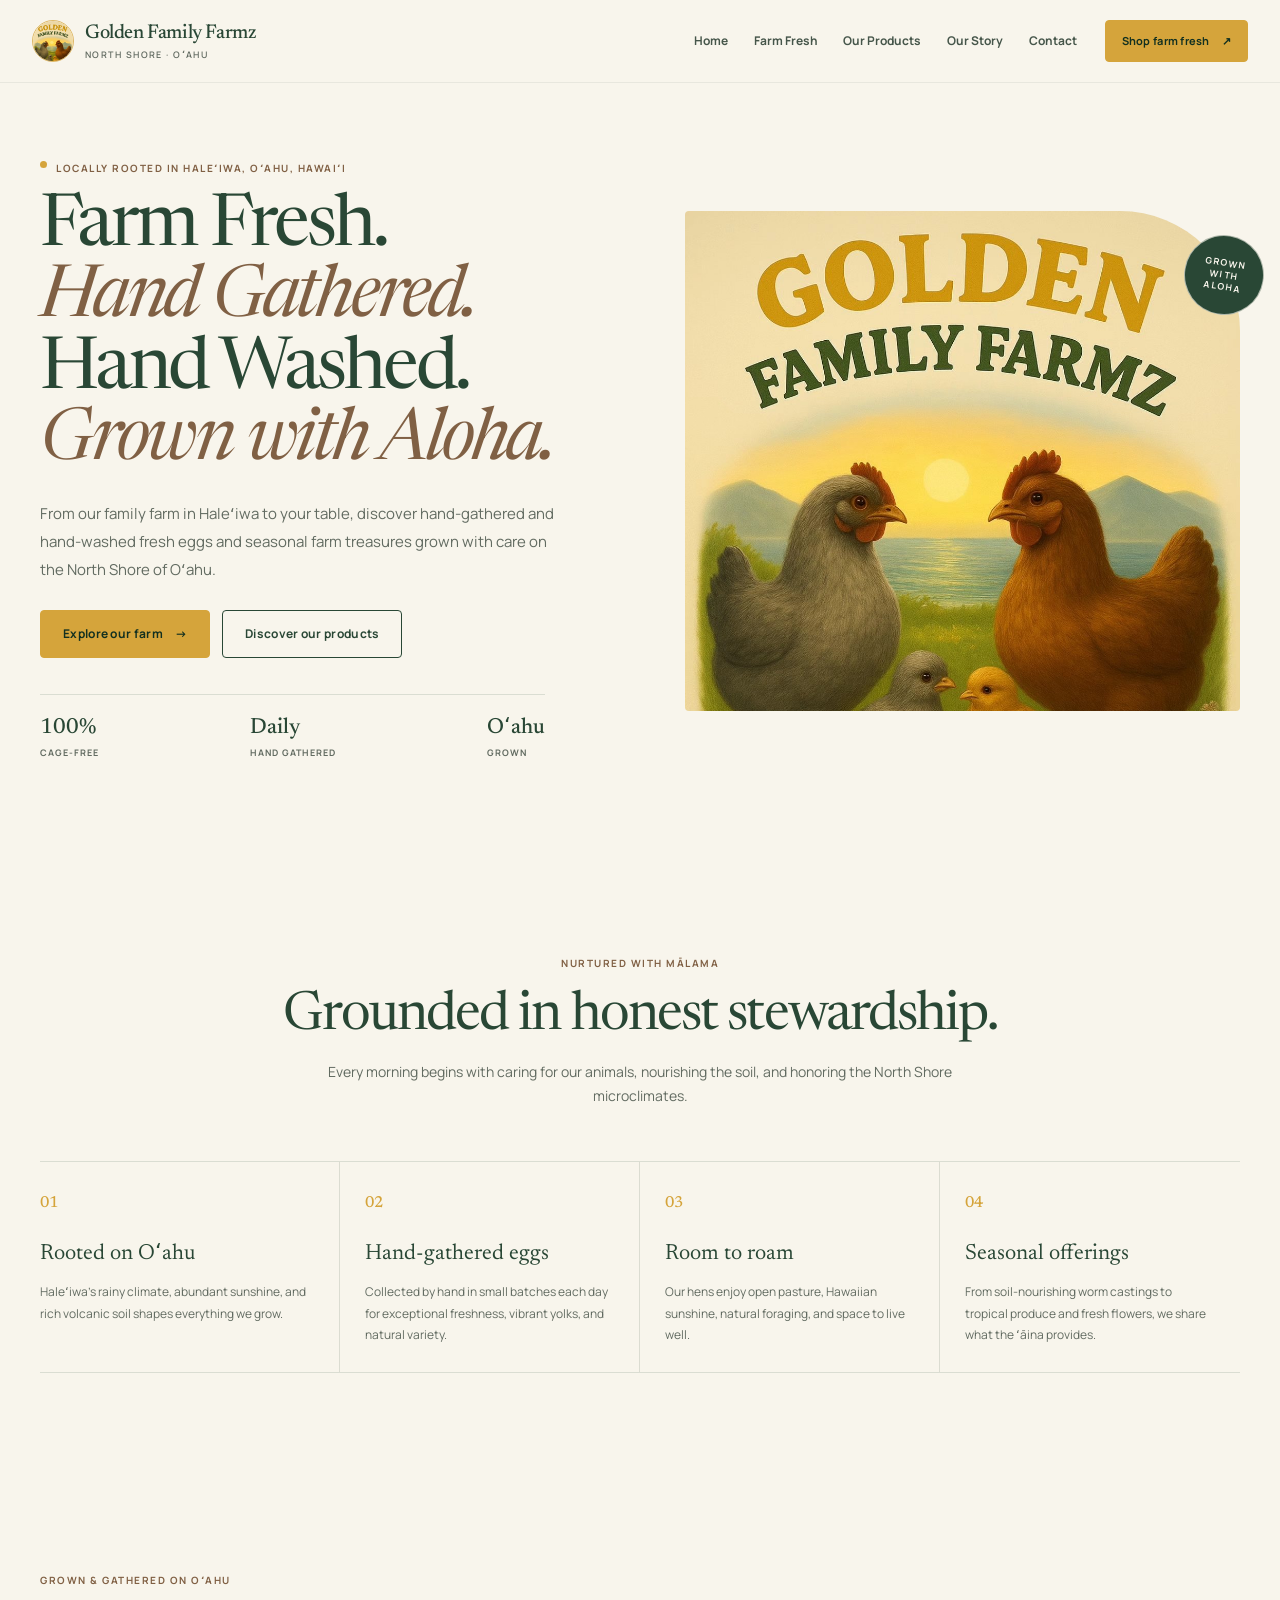
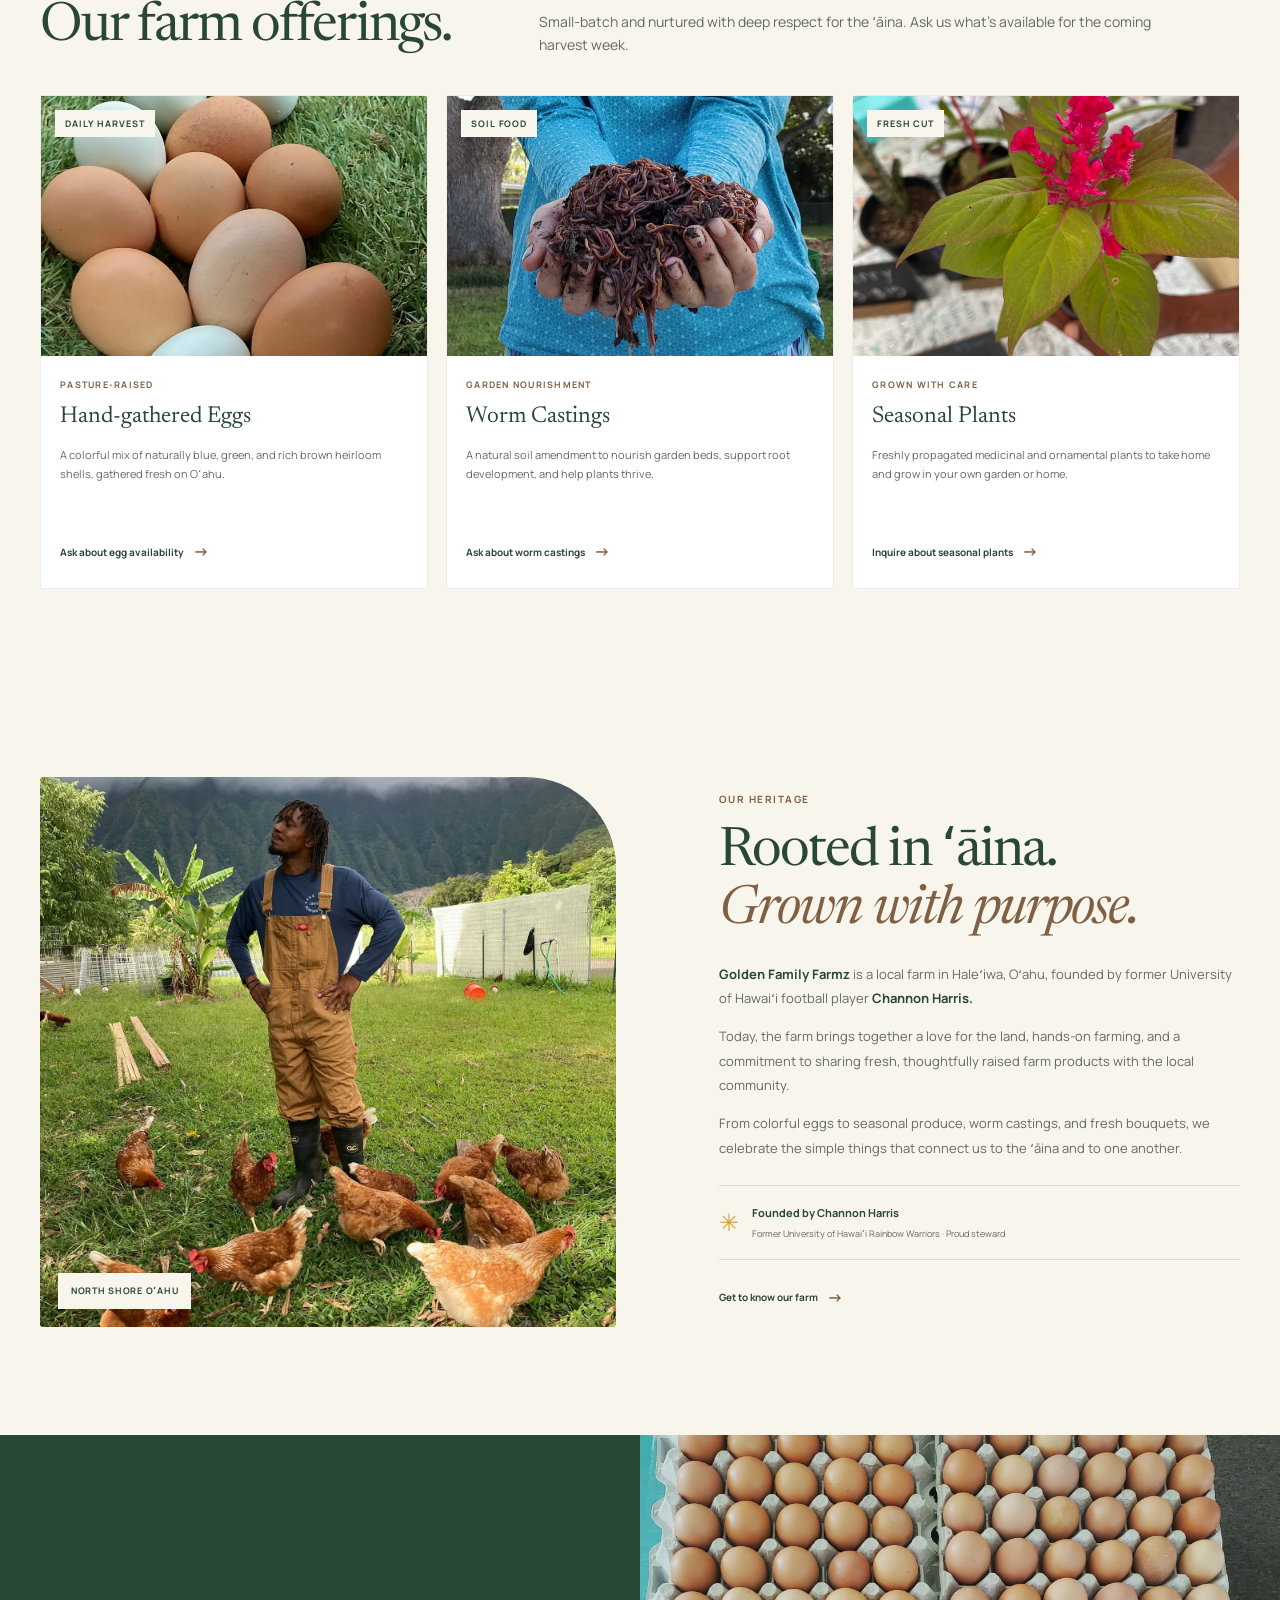
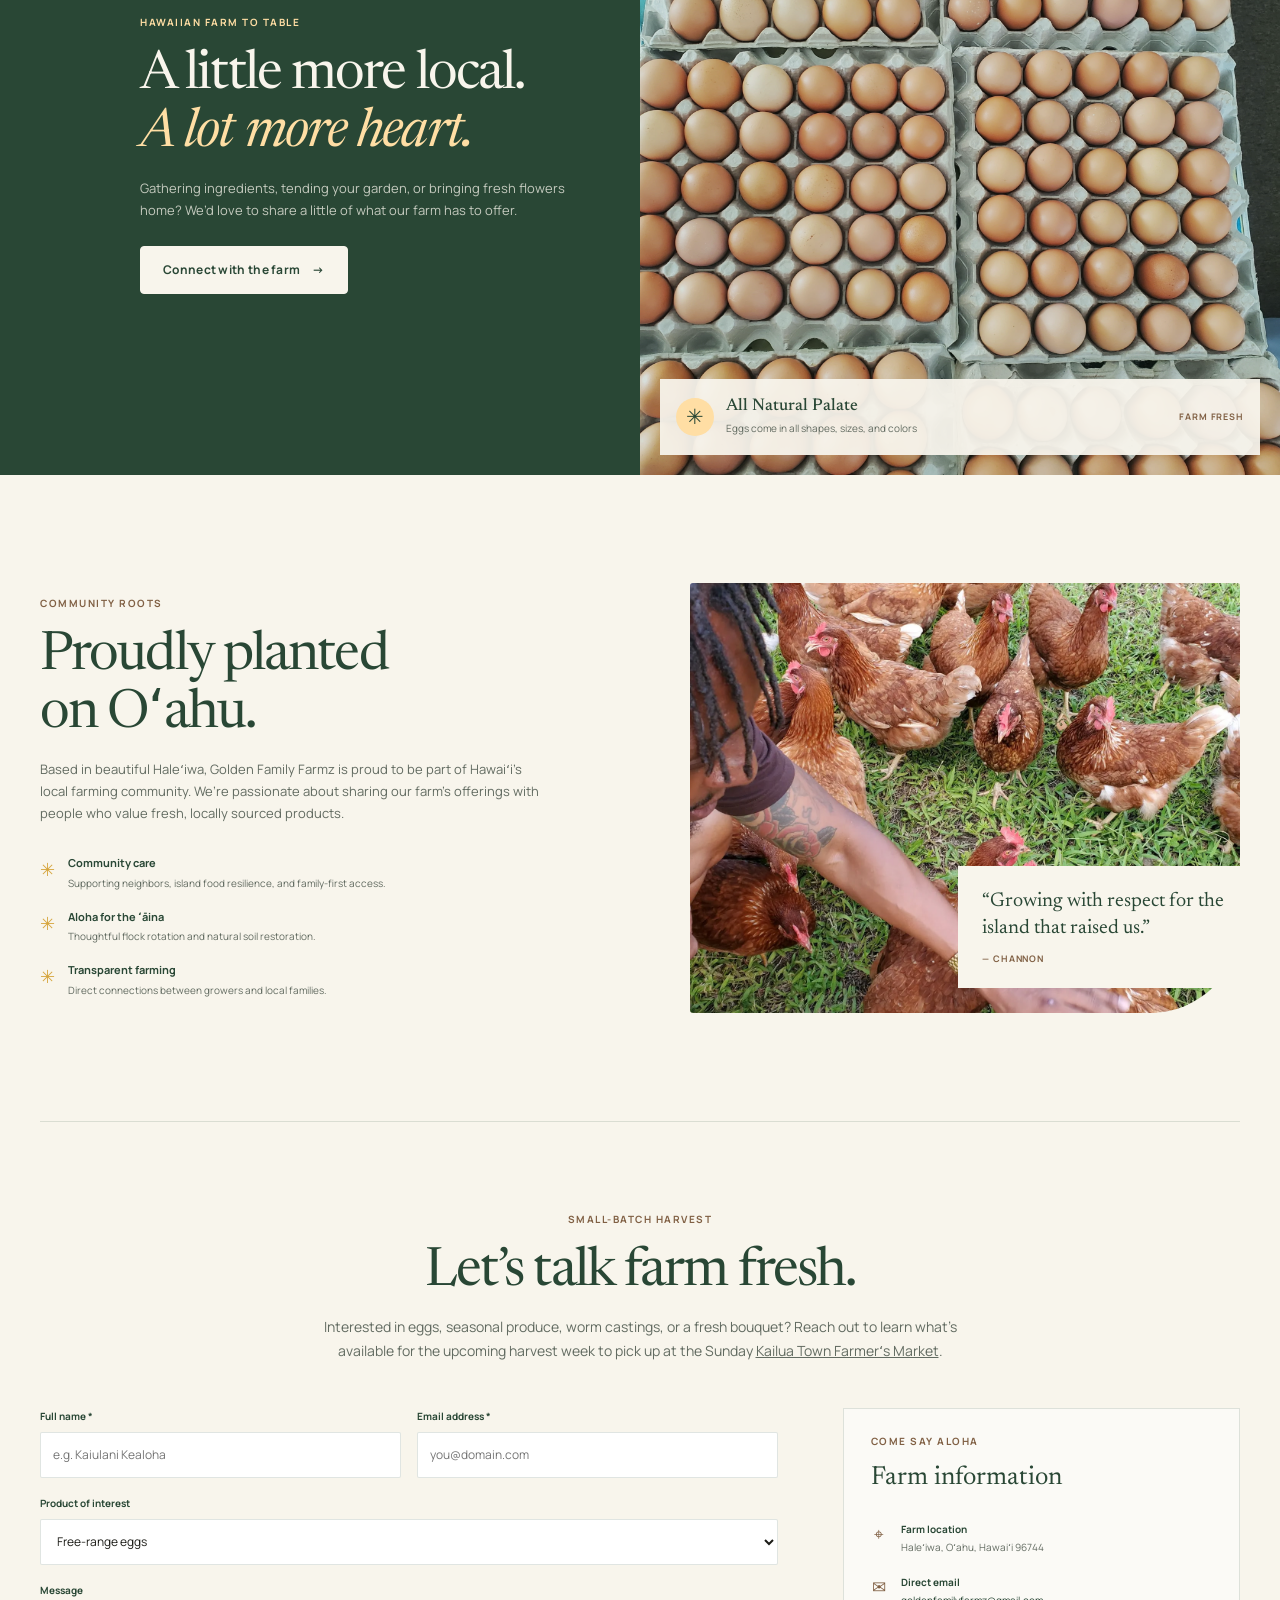
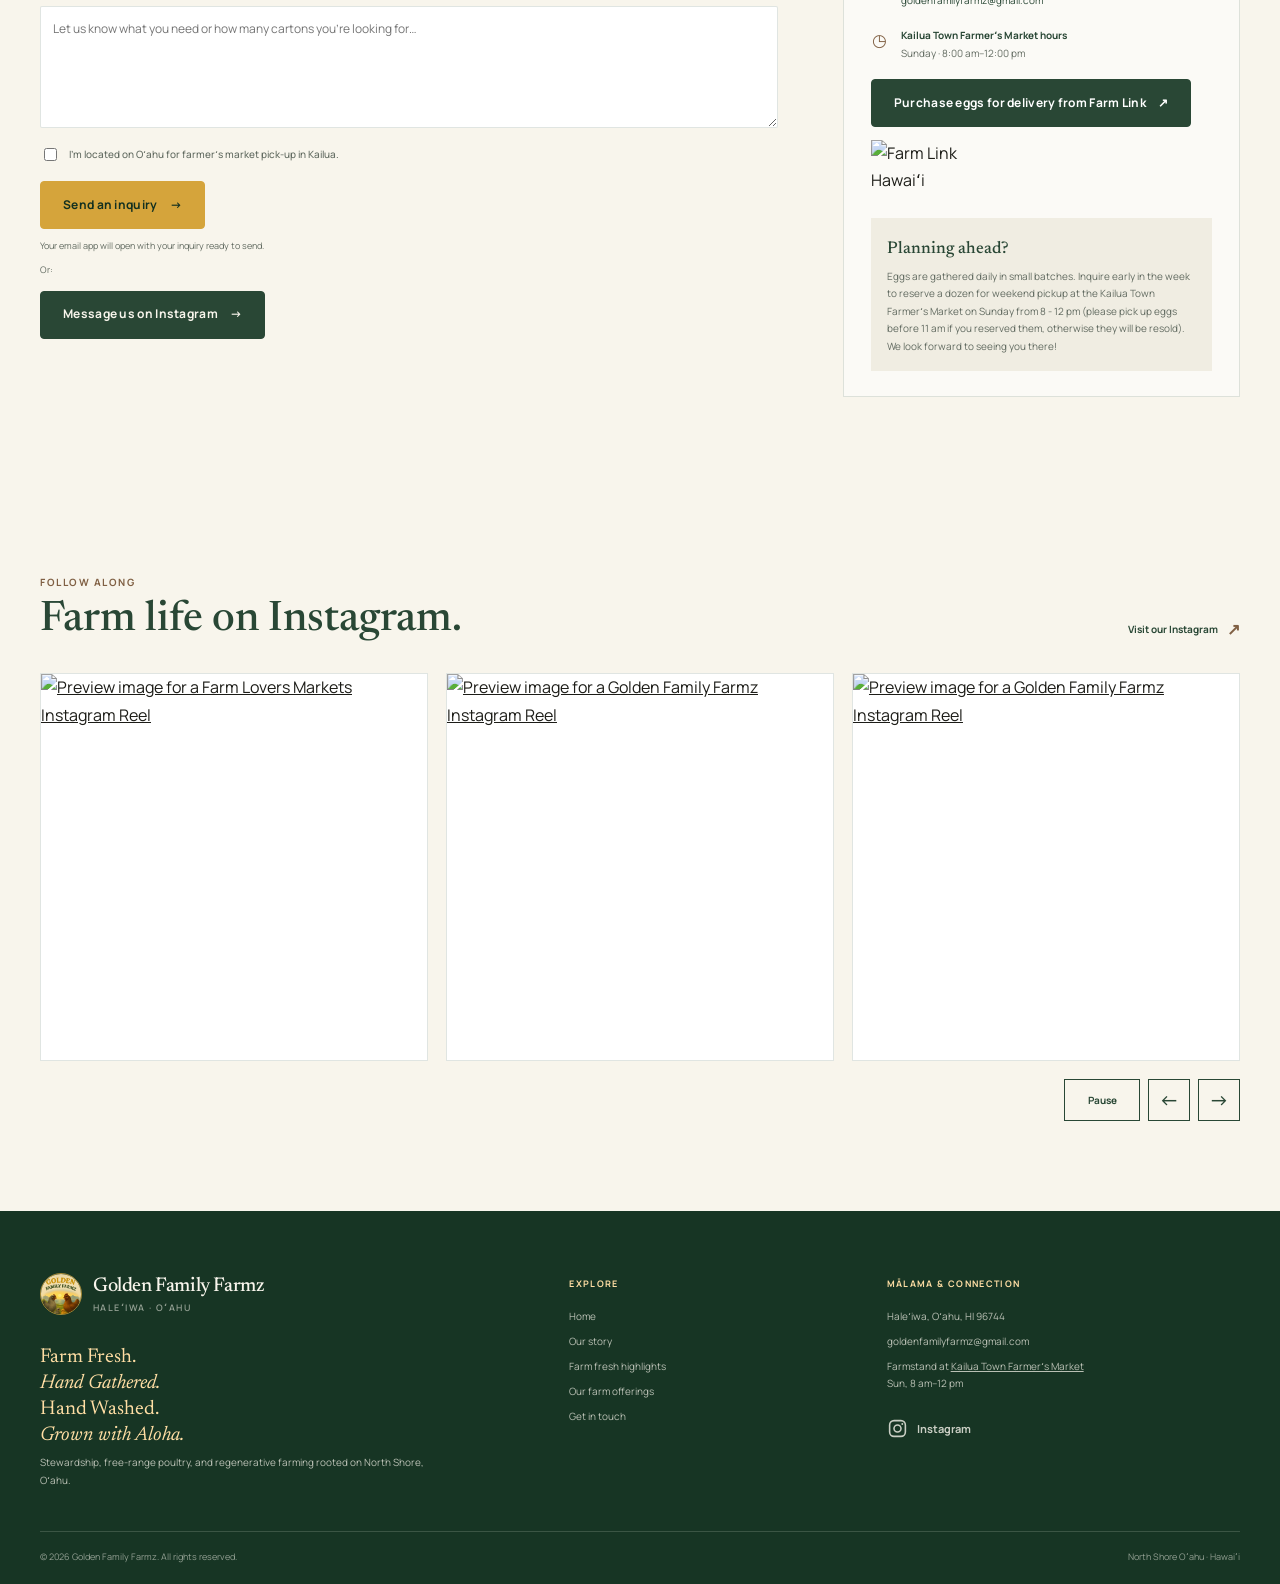
==== commit 33da8617: "sunday2" ====
--- a/index.html
+++ b/index.html
@@ -89,13 +89,6 @@
             src="stitch_golden_family_farmz_website/587805001_17978104643946568_3800432727459814488_n.jpg/screen.png"
             alt="Golden Family Farmz logo"
           />
-          <div class="image-caption">
-            <span class="caption-icon" aria-hidden="true">✳</span
-            ><span
-              ><strong>All Natural Palate</strong
-              ><small>Eggs come in all shapes, sizes, and colors</small></span
-            ><span class="caption-place">Farm Fresh</span>
-          </div>
           <span class="hero-stamp" aria-hidden="true"
             >GROWN<br />WITH<br />ALOHA</span
           >
@@ -162,8 +155,8 @@
           <article class="product-card">
             <div class="product-image">
               <img
-                src="stitch_golden_family_farmz_website/chickens_pasture.jpg"
-                alt="chickens on the farm in Haleʻiwa, Oʻahu"
+                src="stitch_golden_family_farmz_website/egg_colors.jpg"
+                alt="Naturally colorful eggs gathered fresh on Oʻahu"
               /><span class="product-tag">Daily harvest</span>
             </div>
             <div class="product-info">
@@ -200,8 +193,8 @@
           <article class="product-card">
             <div class="product-image">
               <img
-                src="stitch_golden_family_farmz_website/artfully_arranged_hand_tied_fresh_floral_bouquet_with_tropical_hawaiian_blooms/screen.png"
-                alt="Hand-tied tropical flowers and lush greenery"
+                src="stitch_golden_family_farmz_website/flower_display.jpg"
+                alt="Flowers growing at Golden Family Farmz"
               /><span class="product-tag">Fresh cut</span>
             </div>
             <div class="product-info">
@@ -279,6 +272,13 @@
             src="stitch_golden_family_farmz_website/many_eggs.jpg"
             alt="Many fresh eggs from Golden Family Farmz"
           />
+          <div class="image-caption">
+            <span class="caption-icon" aria-hidden="true">✳</span
+            ><span
+              ><strong>All Natural Palate</strong
+              ><small>Eggs come in all shapes, sizes, and colors</small></span
+            ><span class="caption-place">Farm Fresh</span>
+          </div>
         </div>
       </section>
 
@@ -326,8 +326,8 @@
         </div>
         <div class="community-visual">
           <img
-            src="stitch_golden_family_farmz_website/chick.jpg"
-            alt="A young chick at Golden Family Farmz"
+            src="stitch_golden_family_farmz_website/petting_chickens.jpg"
+            alt="Visitors petting chickens at Golden Family Farmz"
           />
           <blockquote>
             “Growing with respect for the island that raised us.”<cite
--- a/styles.css
+++ b/styles.css
@@ -642,6 +642,7 @@
   font-size: 13px;
 }
 .farm-note-image {
+  position: relative;
   min-height: 445px;
 }
 .farm-note-image img {
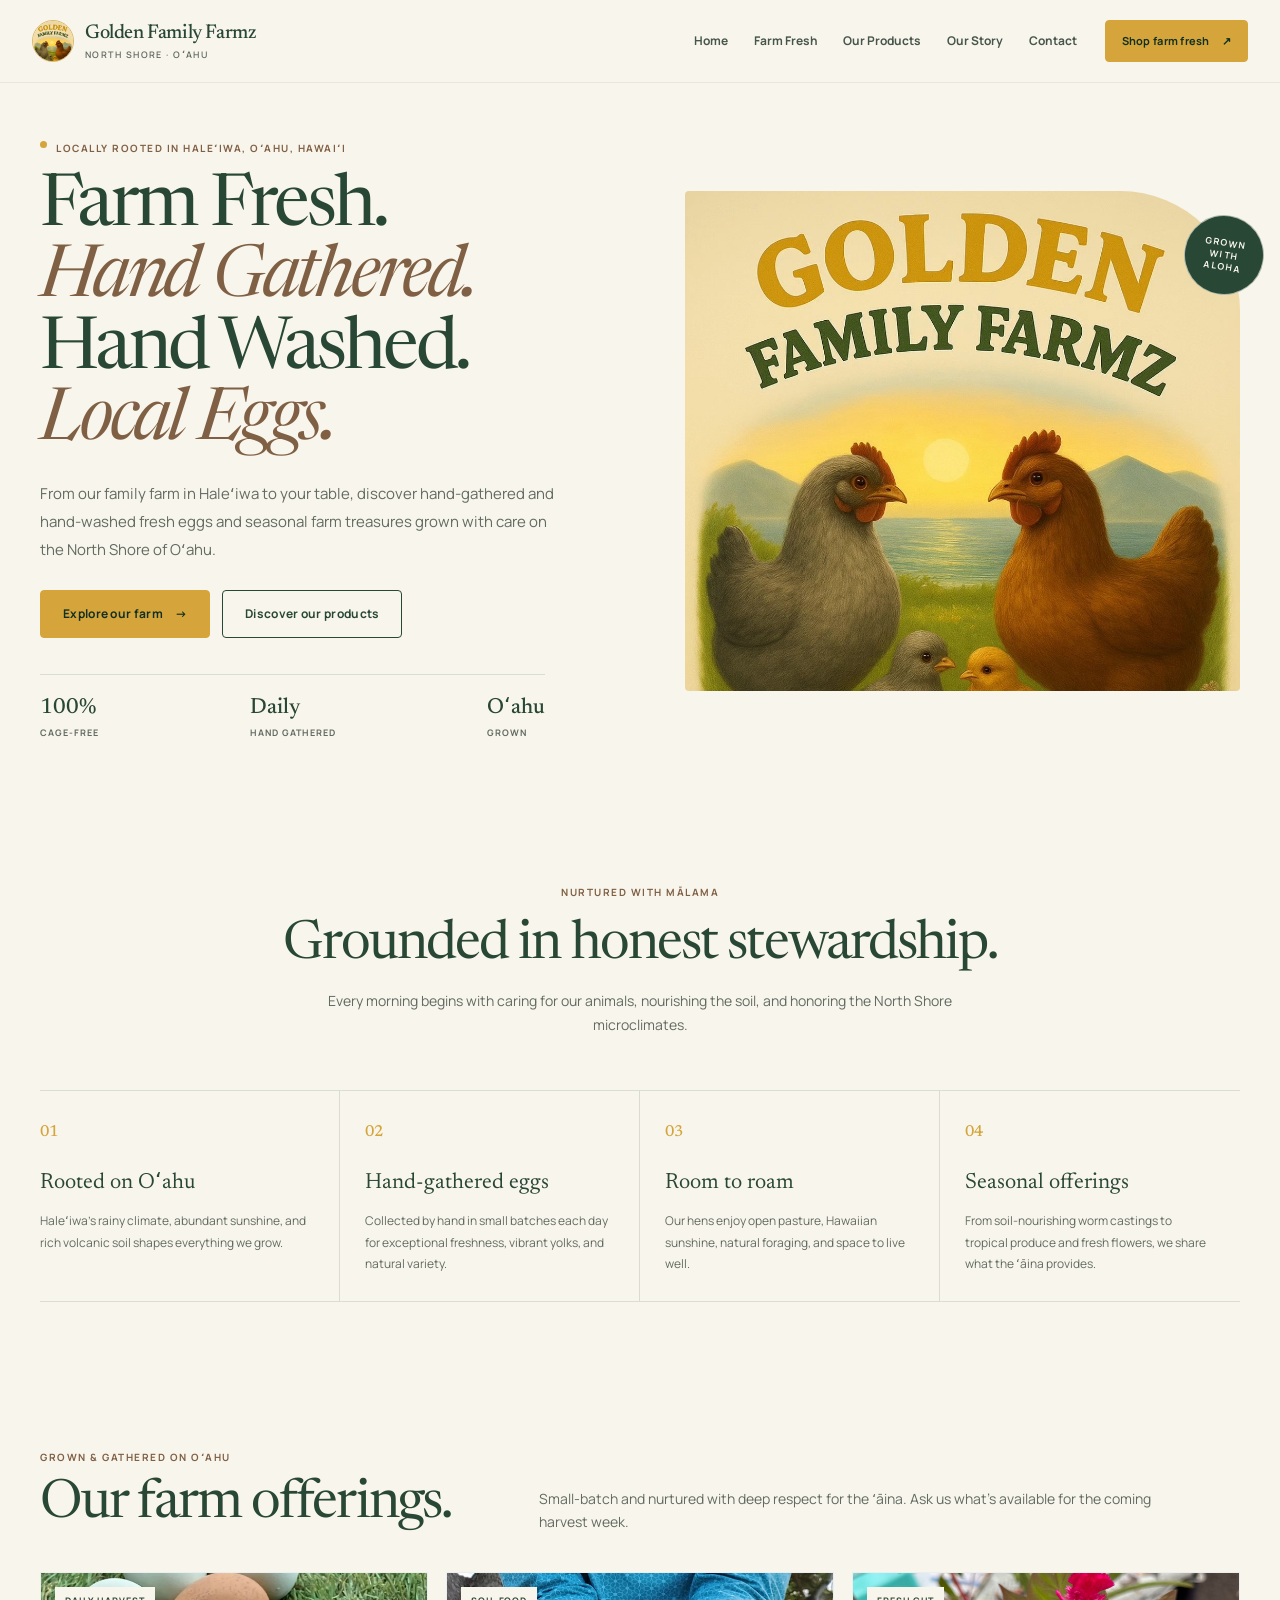
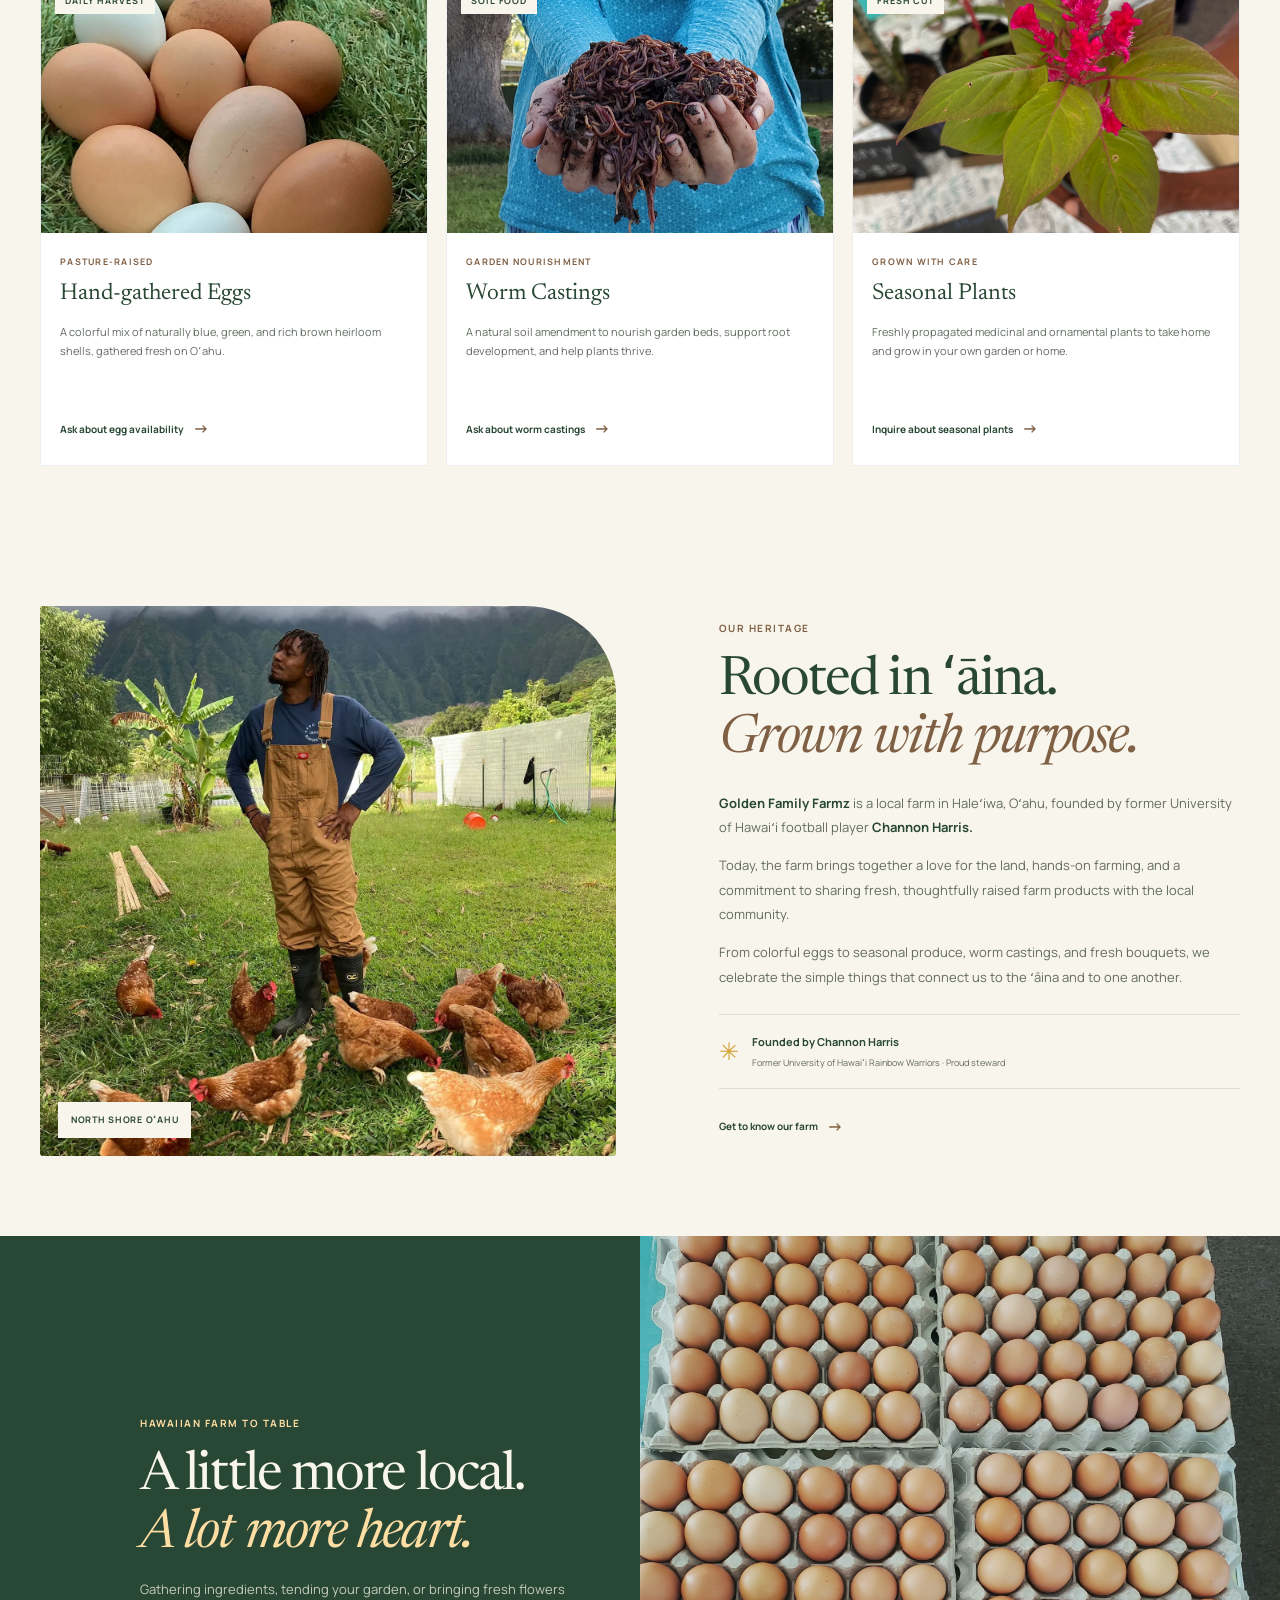
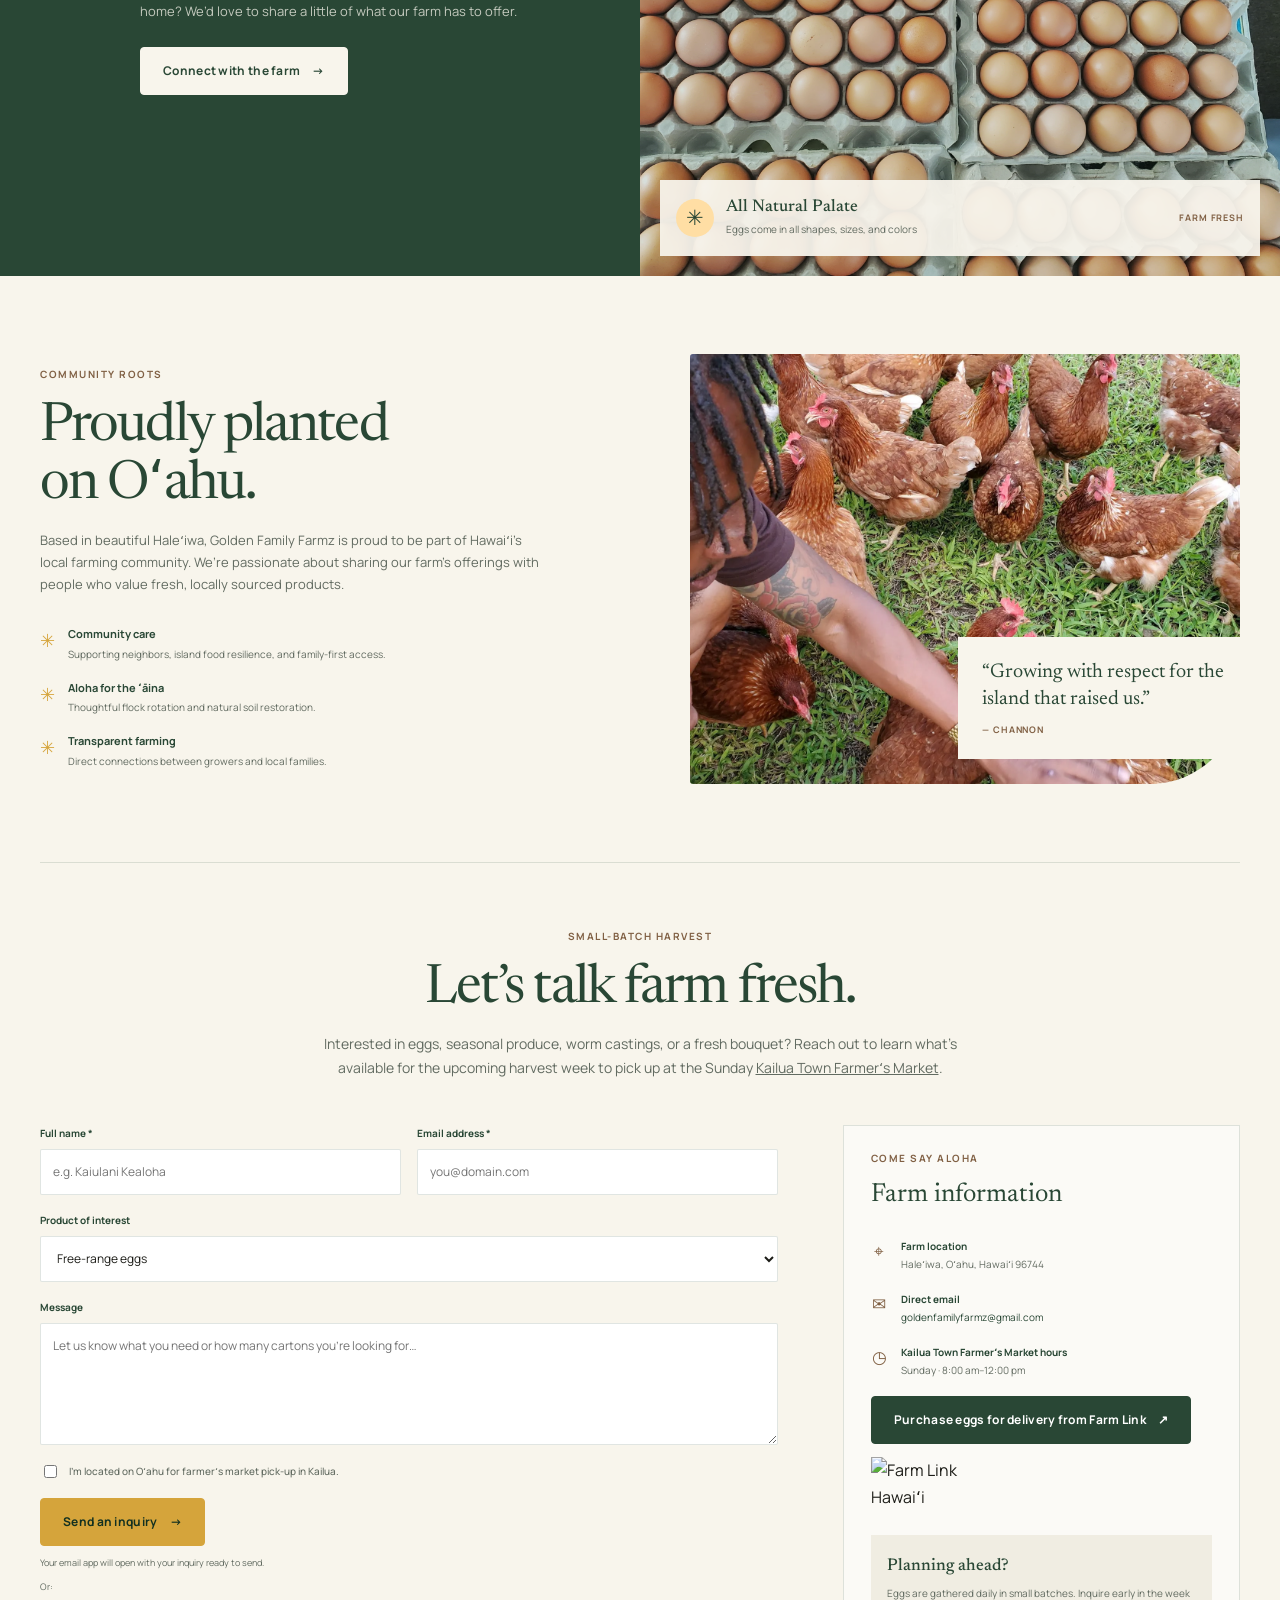
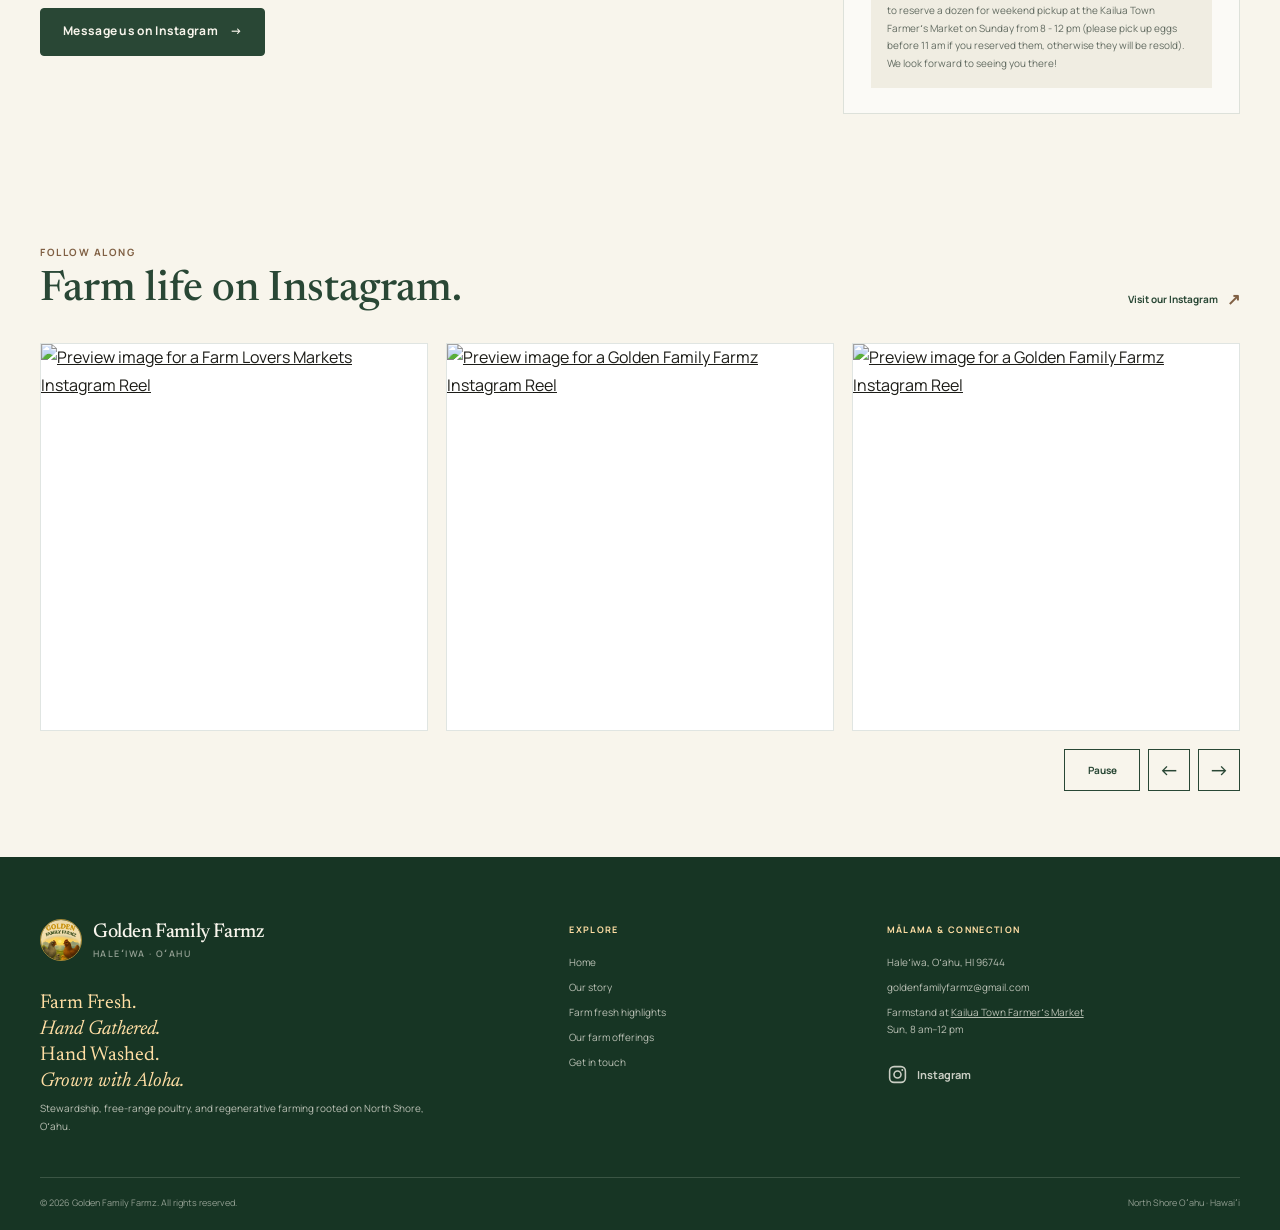
==== commit ae8d44a5: "tuesday11/17" ====
--- a/index.html
+++ b/index.html
@@ -6,11 +6,21 @@
     <meta name="theme-color" content="#f8f5ec" />
     <meta
       name="description"
-      content="Cage-free eggs, seasonal produce, worm castings, and fresh flowers from Golden Family Farmz in Haleʻiwa, Oʻahu."
+      content="Farm Fresh. Hand Gathered. Hand Washed. Local Eggs."
     />
-    <title>
-      Golden Family Farmz — Good Eggs. Good Earth. Grown with Aloha.
-    </title>
+    <meta property="og:title" content="Golden Family Farmz" />
+    <meta
+      property="og:description"
+      content="Farm Fresh. Hand Gathered. Hand Washed. Local Eggs."
+    />
+    <meta property="og:type" content="website" />
+    <meta name="twitter:card" content="summary" />
+    <meta name="twitter:title" content="Golden Family Farmz" />
+    <meta
+      name="twitter:description"
+      content="Farm Fresh. Hand Gathered. Hand Washed. Local Eggs."
+    />
+    <title>Golden Family Farmz</title>
     <link rel="preconnect" href="https://fonts.googleapis.com" />
     <link rel="preconnect" href="https://fonts.gstatic.com" crossorigin />
     <link
@@ -63,7 +73,7 @@
           </p>
           <h1>
             Farm Fresh.<br /><em>Hand Gathered.</em><br />Hand Washed.<br /><em
-              >Grown with Aloha.</em
+              >Local Eggs.</em
             >
           </h1>
           <p class="hero-lede">
--- a/styles.css
+++ b/styles.css
@@ -224,7 +224,7 @@
 
 .hero {
   min-height: 670px;
-  padding-block: 78px 92px;
+  padding-block: 58px 68px;
   display: grid;
   grid-template-columns: 1fr 1fr;
   align-items: center;
@@ -391,7 +391,7 @@
 }
 
 .stewardship {
-  padding-block: 104px 112px;
+  padding-block: 77px 83px;
 }
 
 .section-heading h2,
@@ -454,7 +454,7 @@
 }
 
 .products {
-  padding-block: 88px 108px;
+  padding-block: 65px 80px;
 }
 .section-heading-row {
   margin-bottom: 38px;
@@ -549,7 +549,7 @@
 }
 
 .story {
-  padding-block: 80px 108px;
+  padding-block: 60px 80px;
   display: grid;
   grid-template-columns: 1.05fr 0.95fr;
   align-items: center;
@@ -650,7 +650,7 @@
 }
 
 .community {
-  padding-block: 108px;
+  padding-block: 78px;
   display: grid;
   grid-template-columns: 1fr 1fr;
   align-items: center;
@@ -719,7 +719,7 @@
 }
 
 .contact {
-  padding-block: 90px 108px;
+  padding-block: 66px 80px;
   border-top: 1px solid var(--line);
 }
 .contact .section-heading {
@@ -851,7 +851,7 @@
 }
 
 .instagram {
-  padding-block: 70px 90px;
+  padding-block: 51px 66px;
 }
 .instagram-heading {
   margin-bottom: 30px;
@@ -1067,7 +1067,7 @@
   .hero {
     min-height: auto;
     gap: 36px;
-    padding-block: 65px 75px;
+    padding-block: 48px 56px;
   }
   .hero-visual {
     min-height: 430px;
@@ -1174,7 +1174,7 @@
   .hero {
     grid-template-columns: 1fr;
     gap: 35px;
-    padding-block: 54px 68px;
+    padding-block: 46px 58px;
   }
   h1 {
     font-size: clamp(49px, 13vw, 68px);
@@ -1240,7 +1240,7 @@
   .products,
   .community,
   .contact {
-    padding-block: 68px;
+    padding-block: 51px;
   }
   .section-heading h2,
   .story h2,
@@ -1305,7 +1305,7 @@
   .story {
     grid-template-columns: 1fr;
     gap: 35px;
-    padding-block: 56px 70px;
+    padding-block: 41px 51px;
   }
   .story-image {
     height: 390px;
@@ -1358,7 +1358,7 @@
     padding: 21px;
   }
   .instagram {
-    padding-block: 55px 68px;
+    padding-block: 41px 49px;
   }
   .instagram-heading {
     align-items: flex-start;
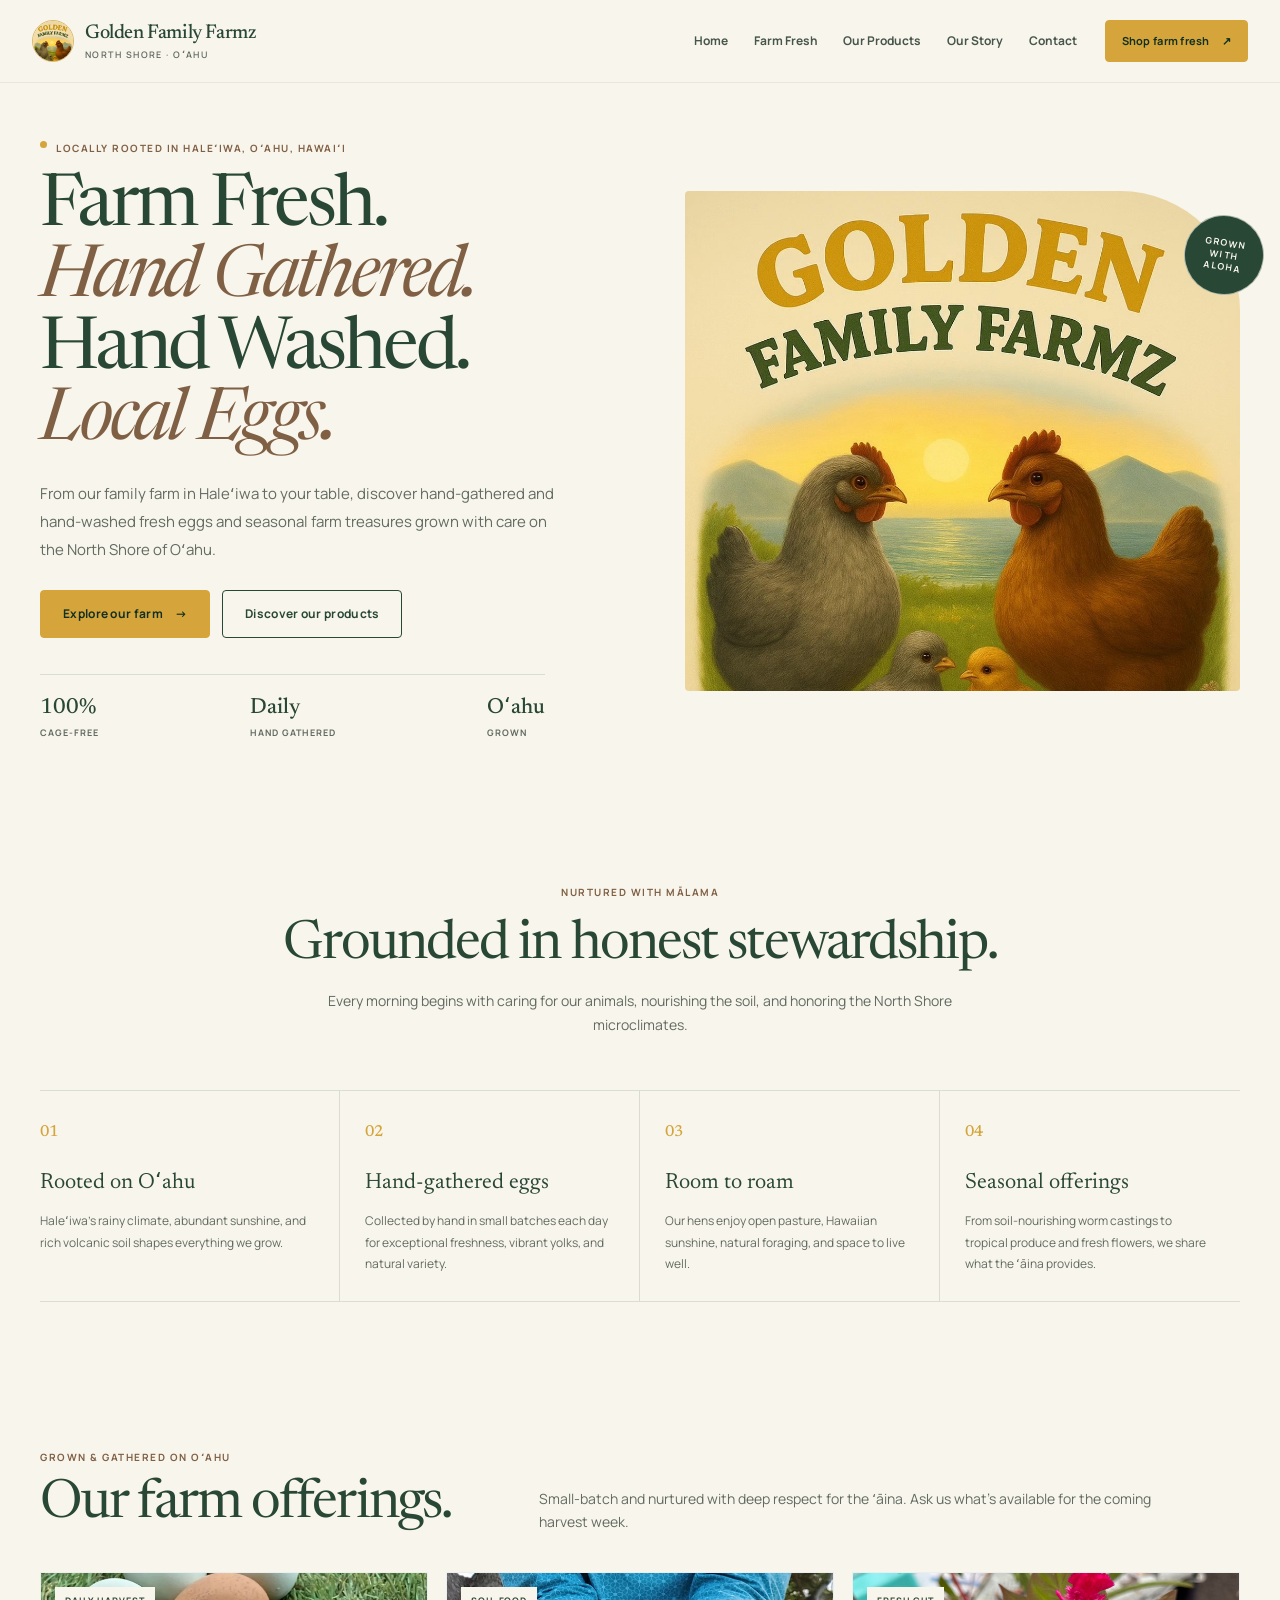
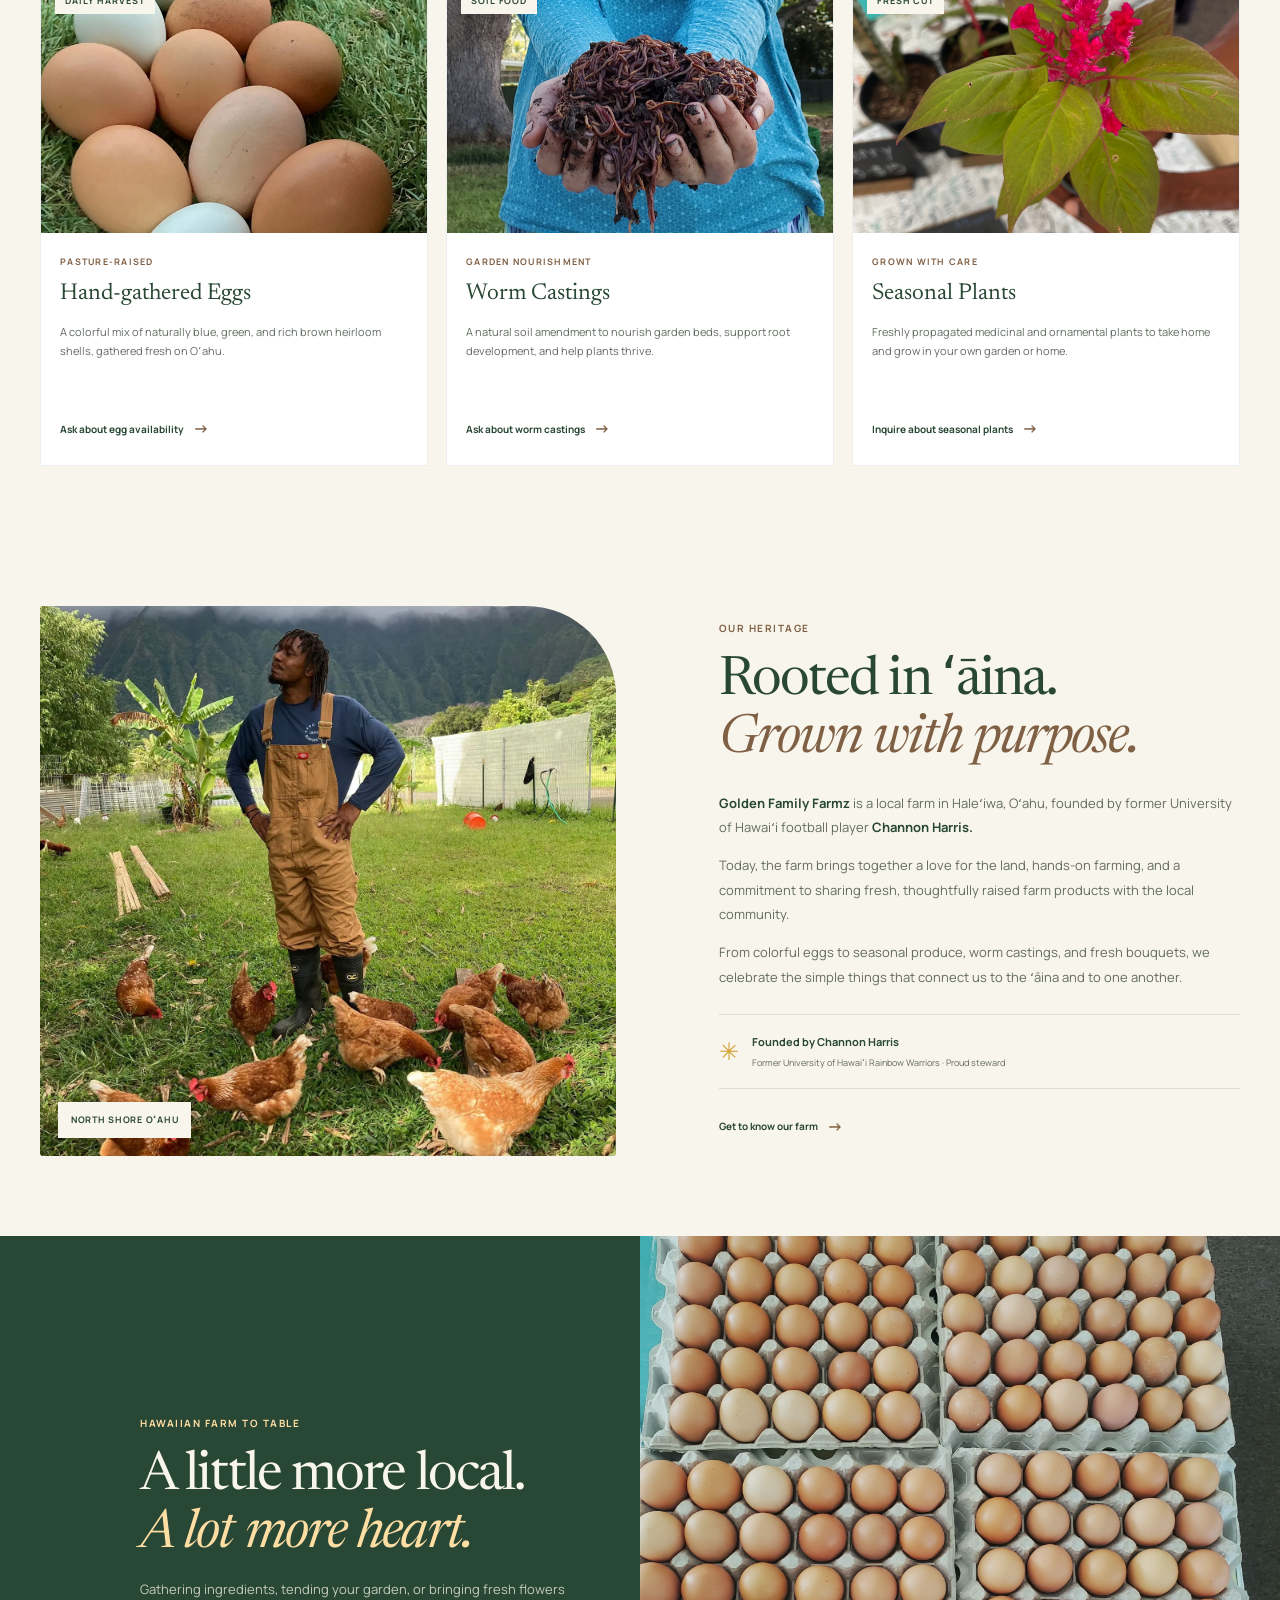
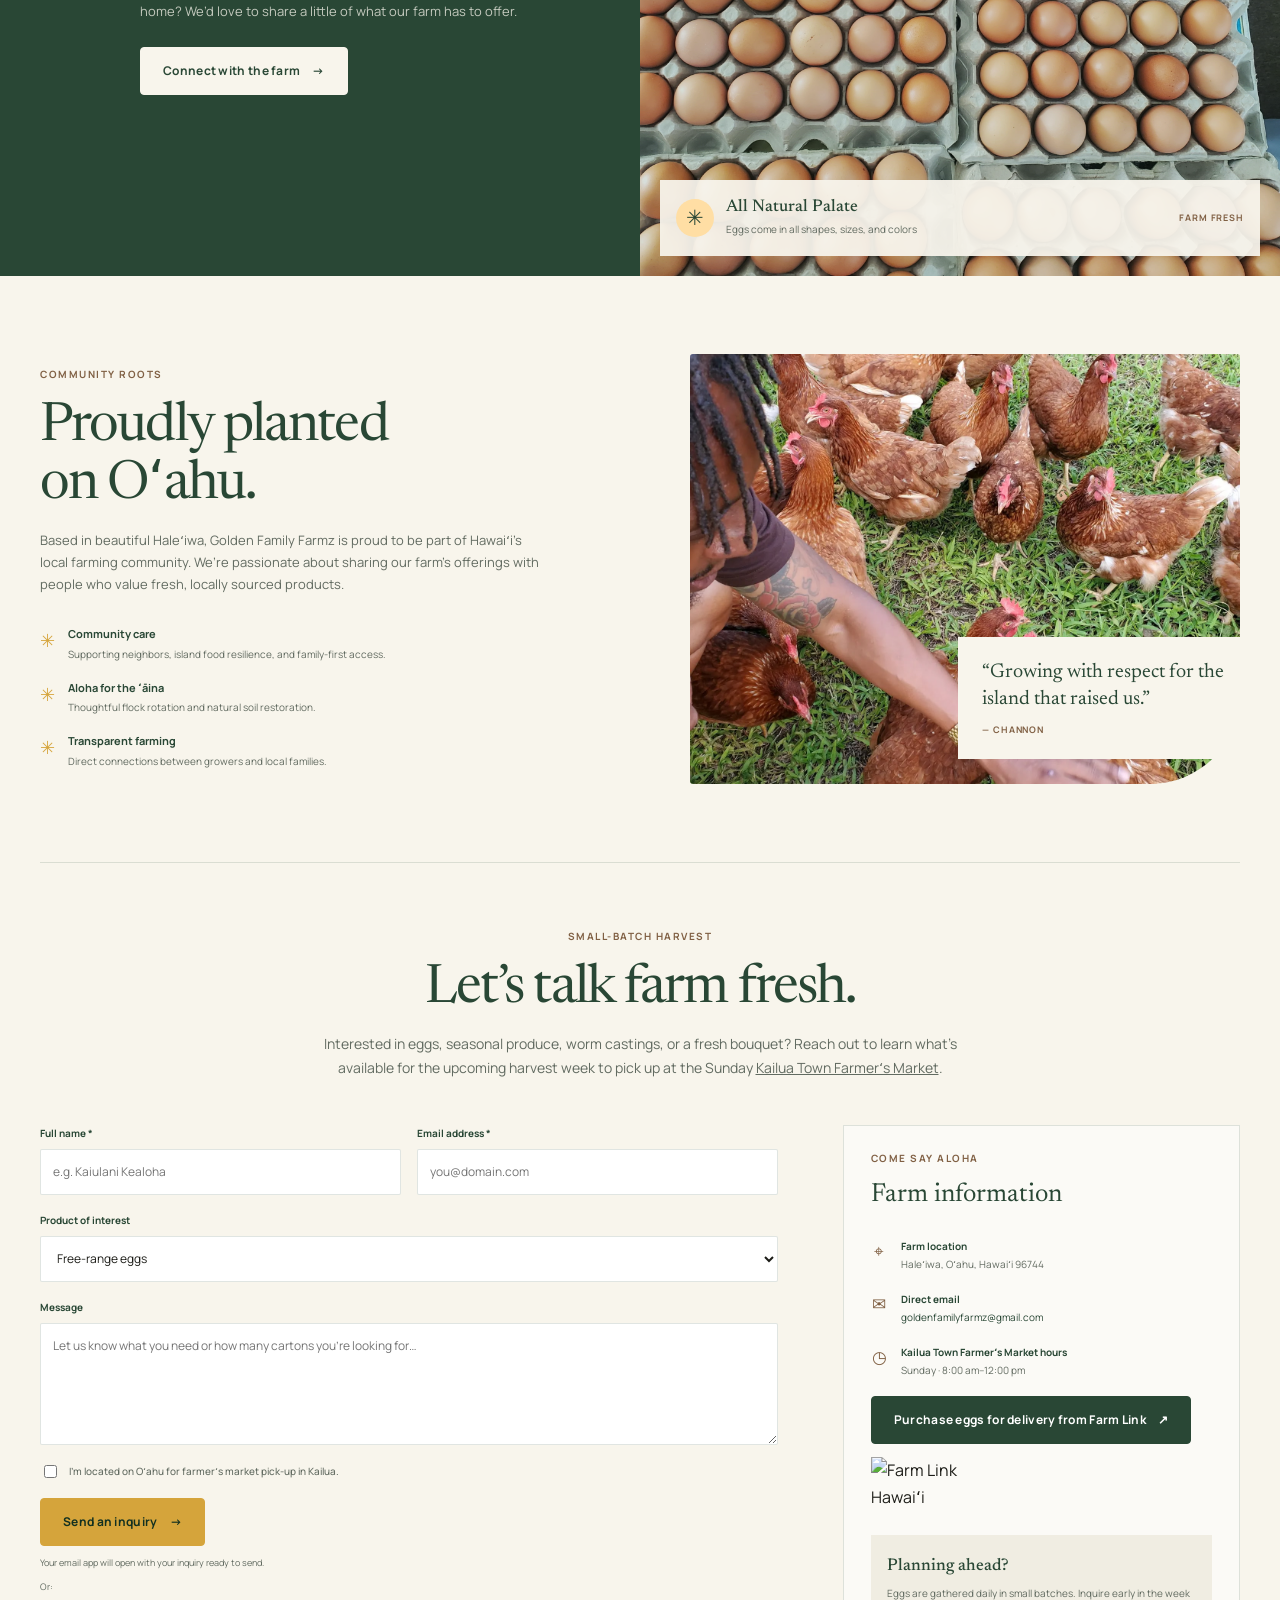
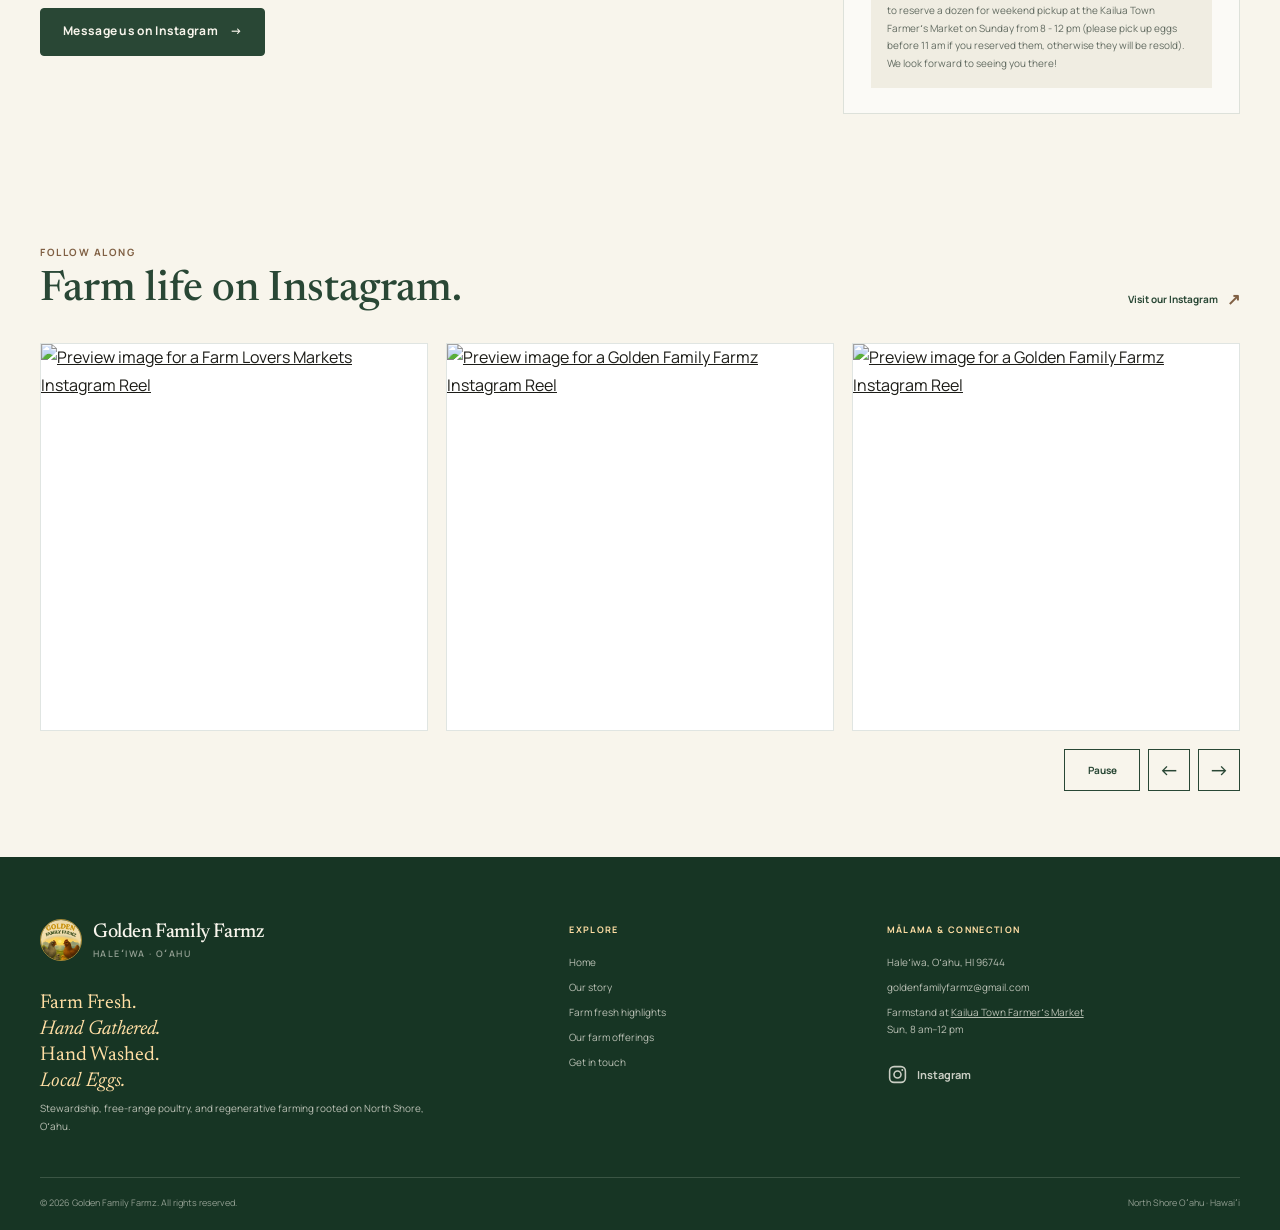
==== commit 386289d2: "tuesday11/17/26" ====
--- a/index.html
+++ b/index.html
@@ -614,7 +614,7 @@
           >
           <p>
             Farm Fresh.<br /><em>Hand Gathered.</em><br />Hand Washed.<br /><em
-              >Grown with Aloha.</em
+              >Local Eggs.</em
             >
           </p>
           <p>
